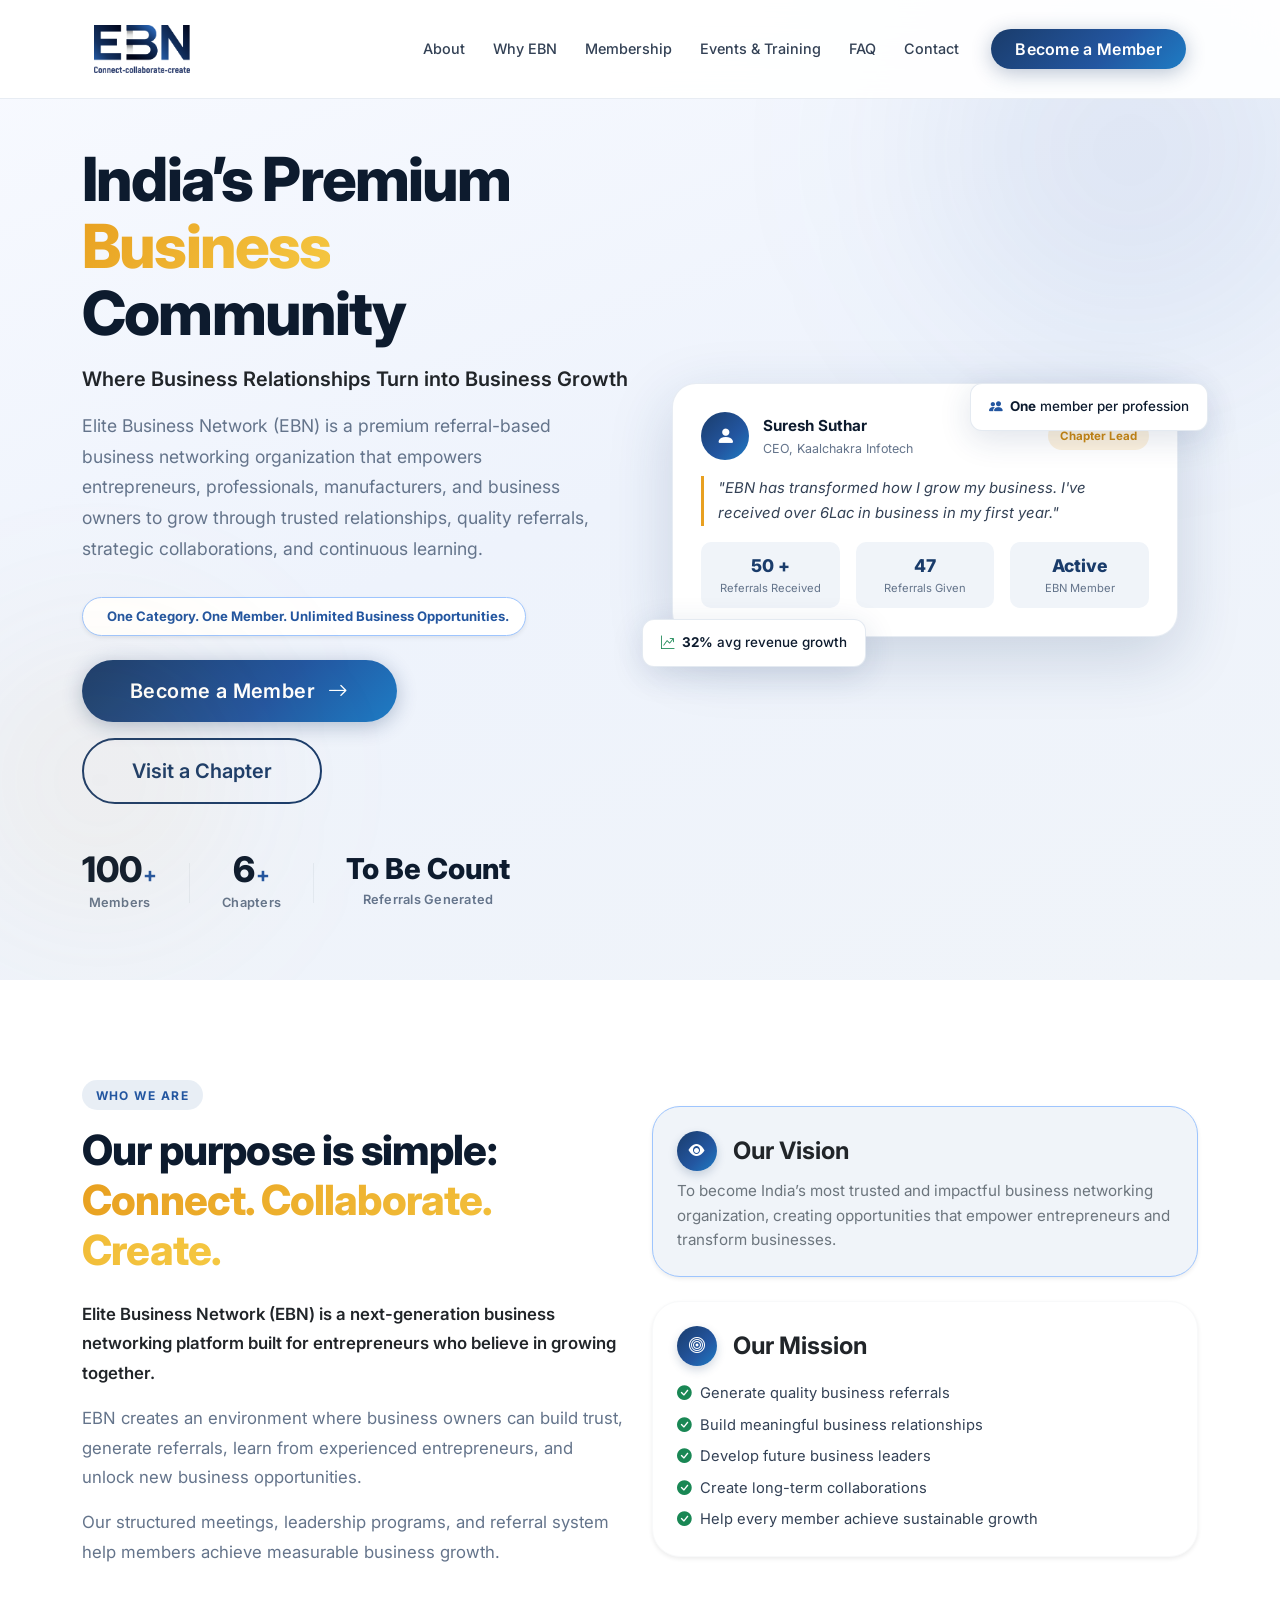
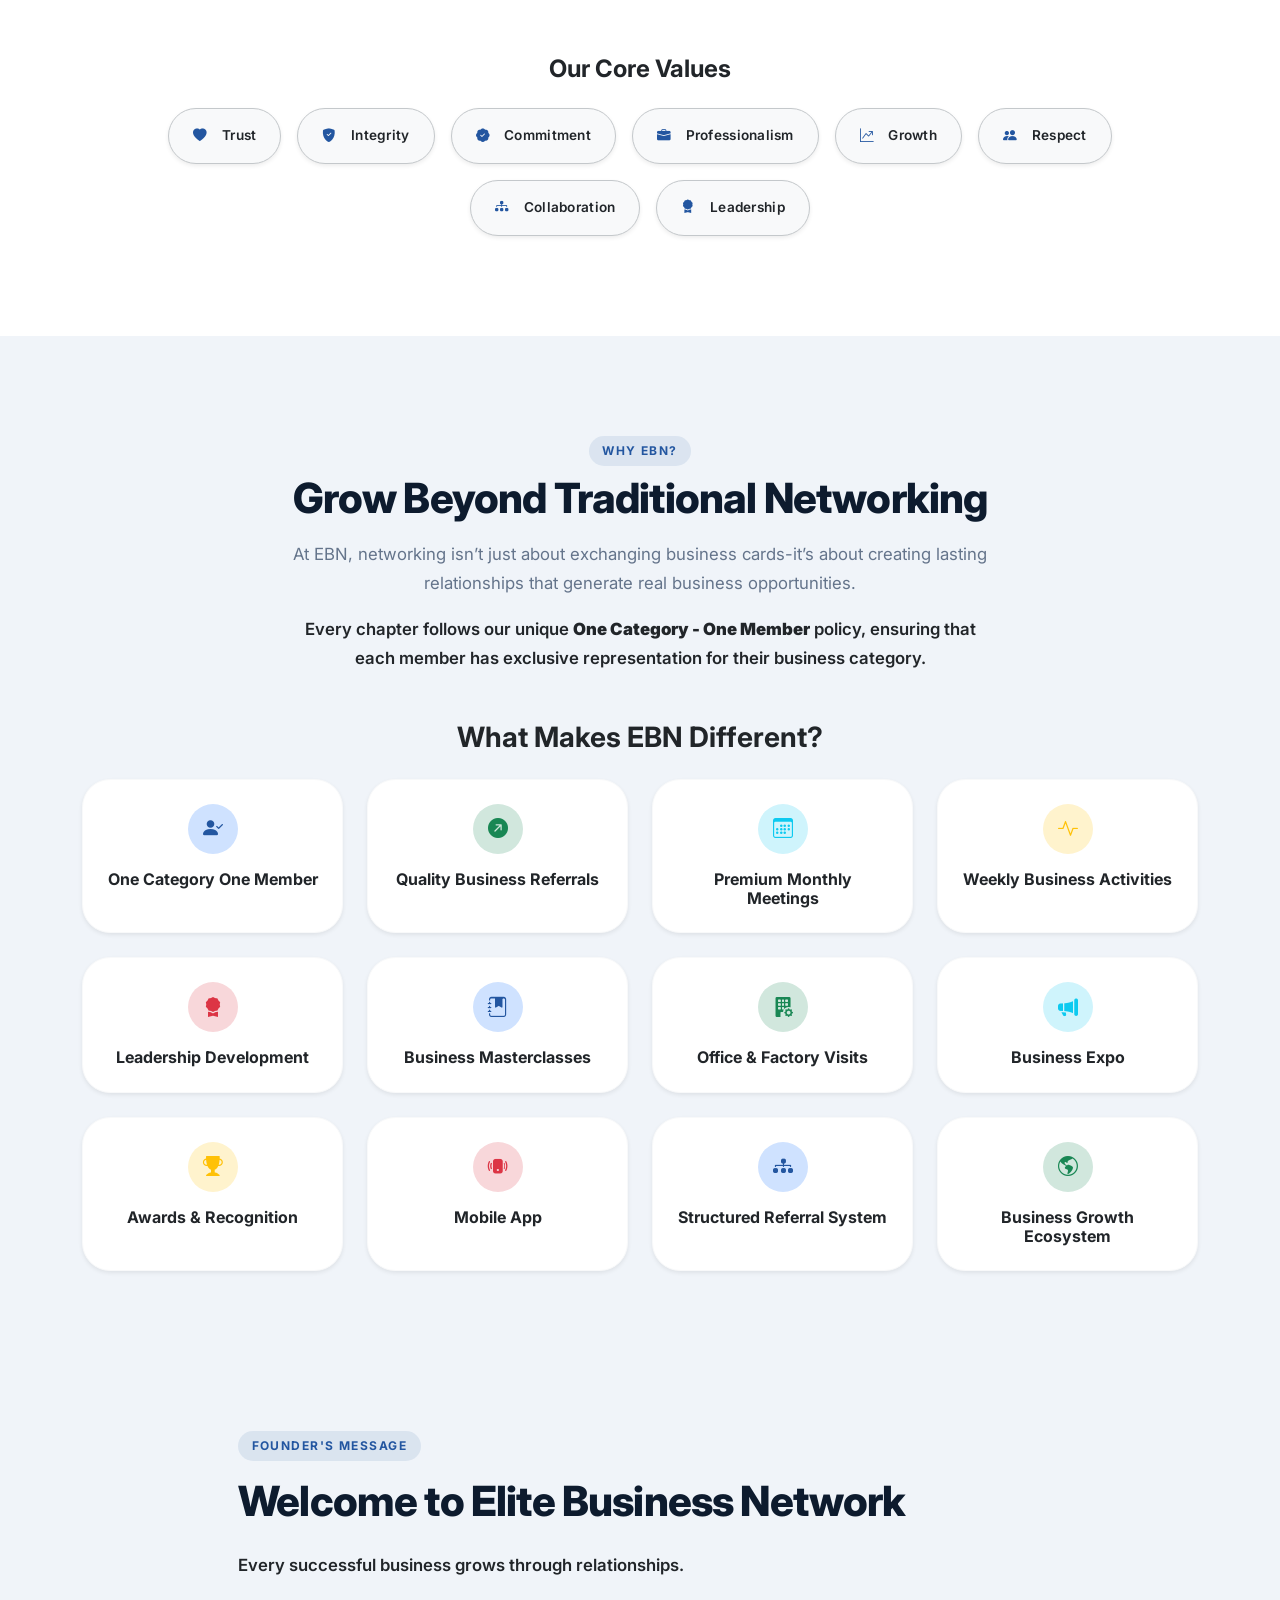
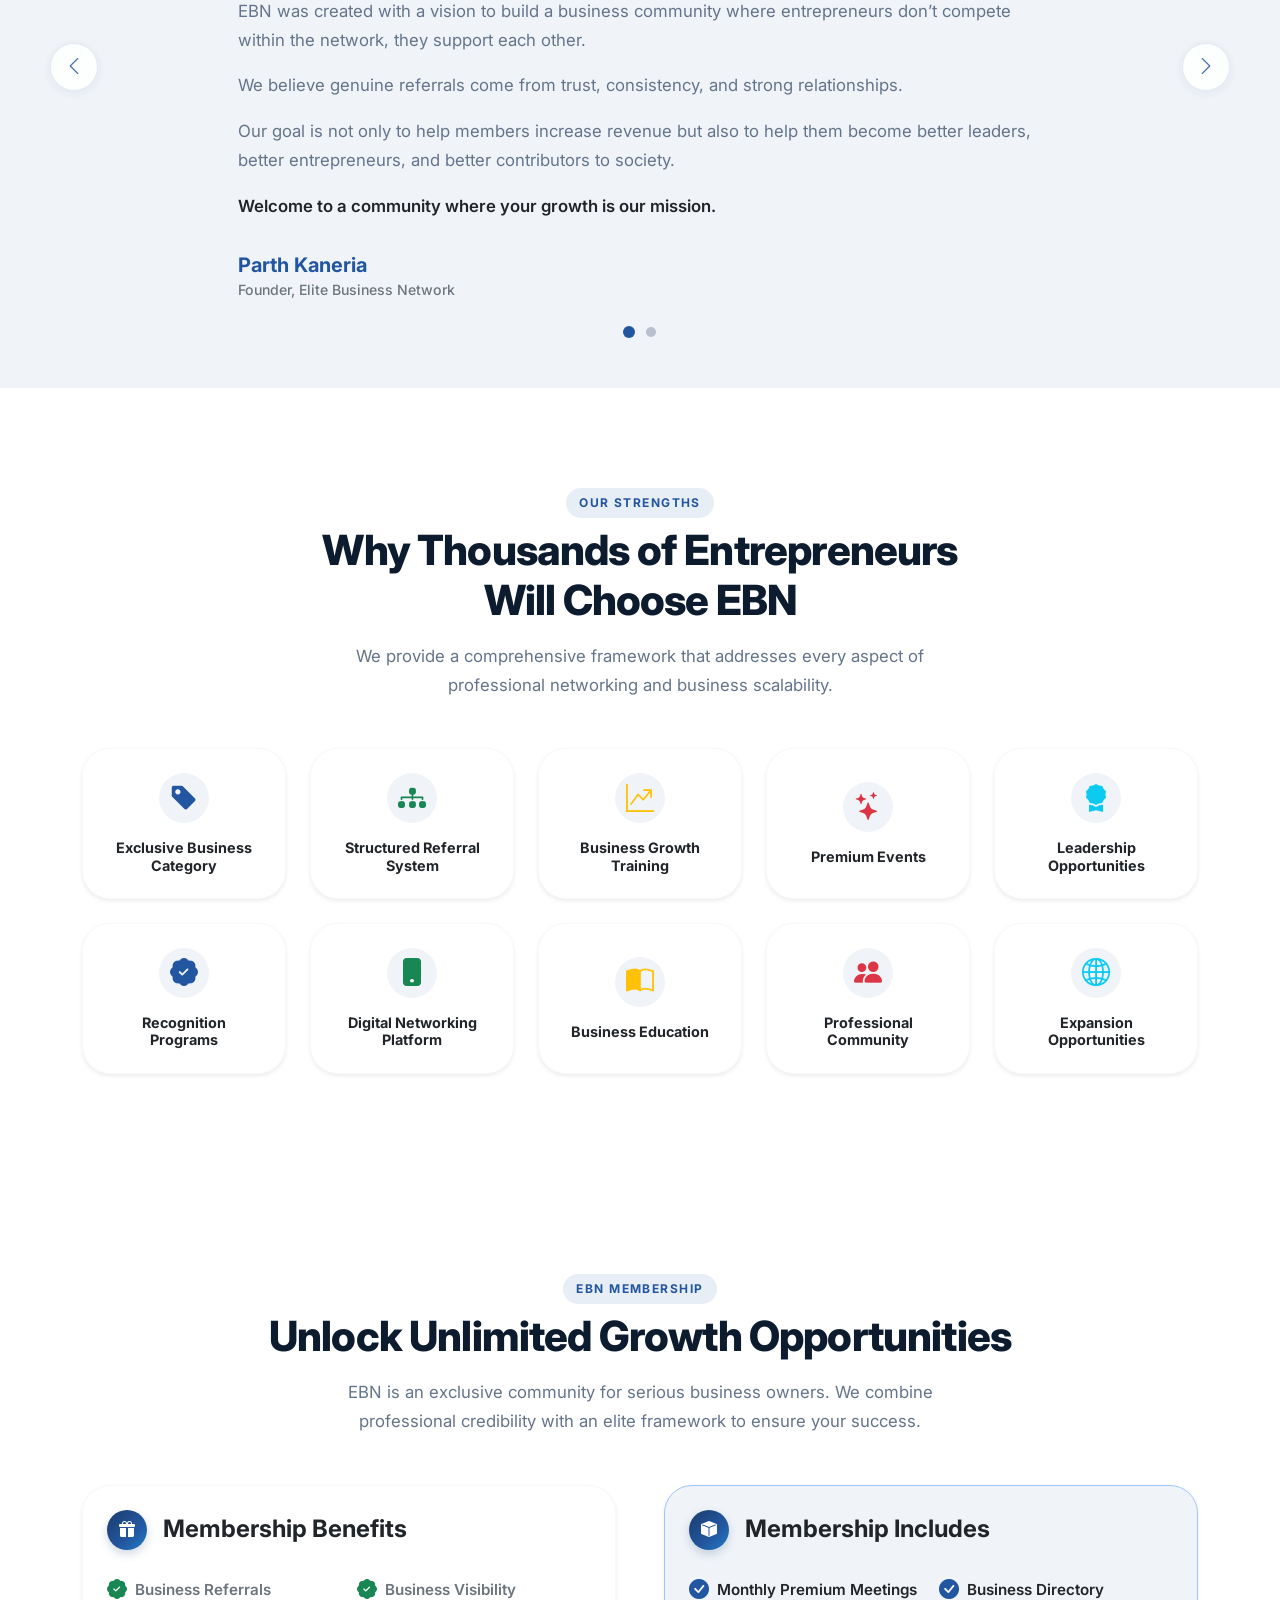
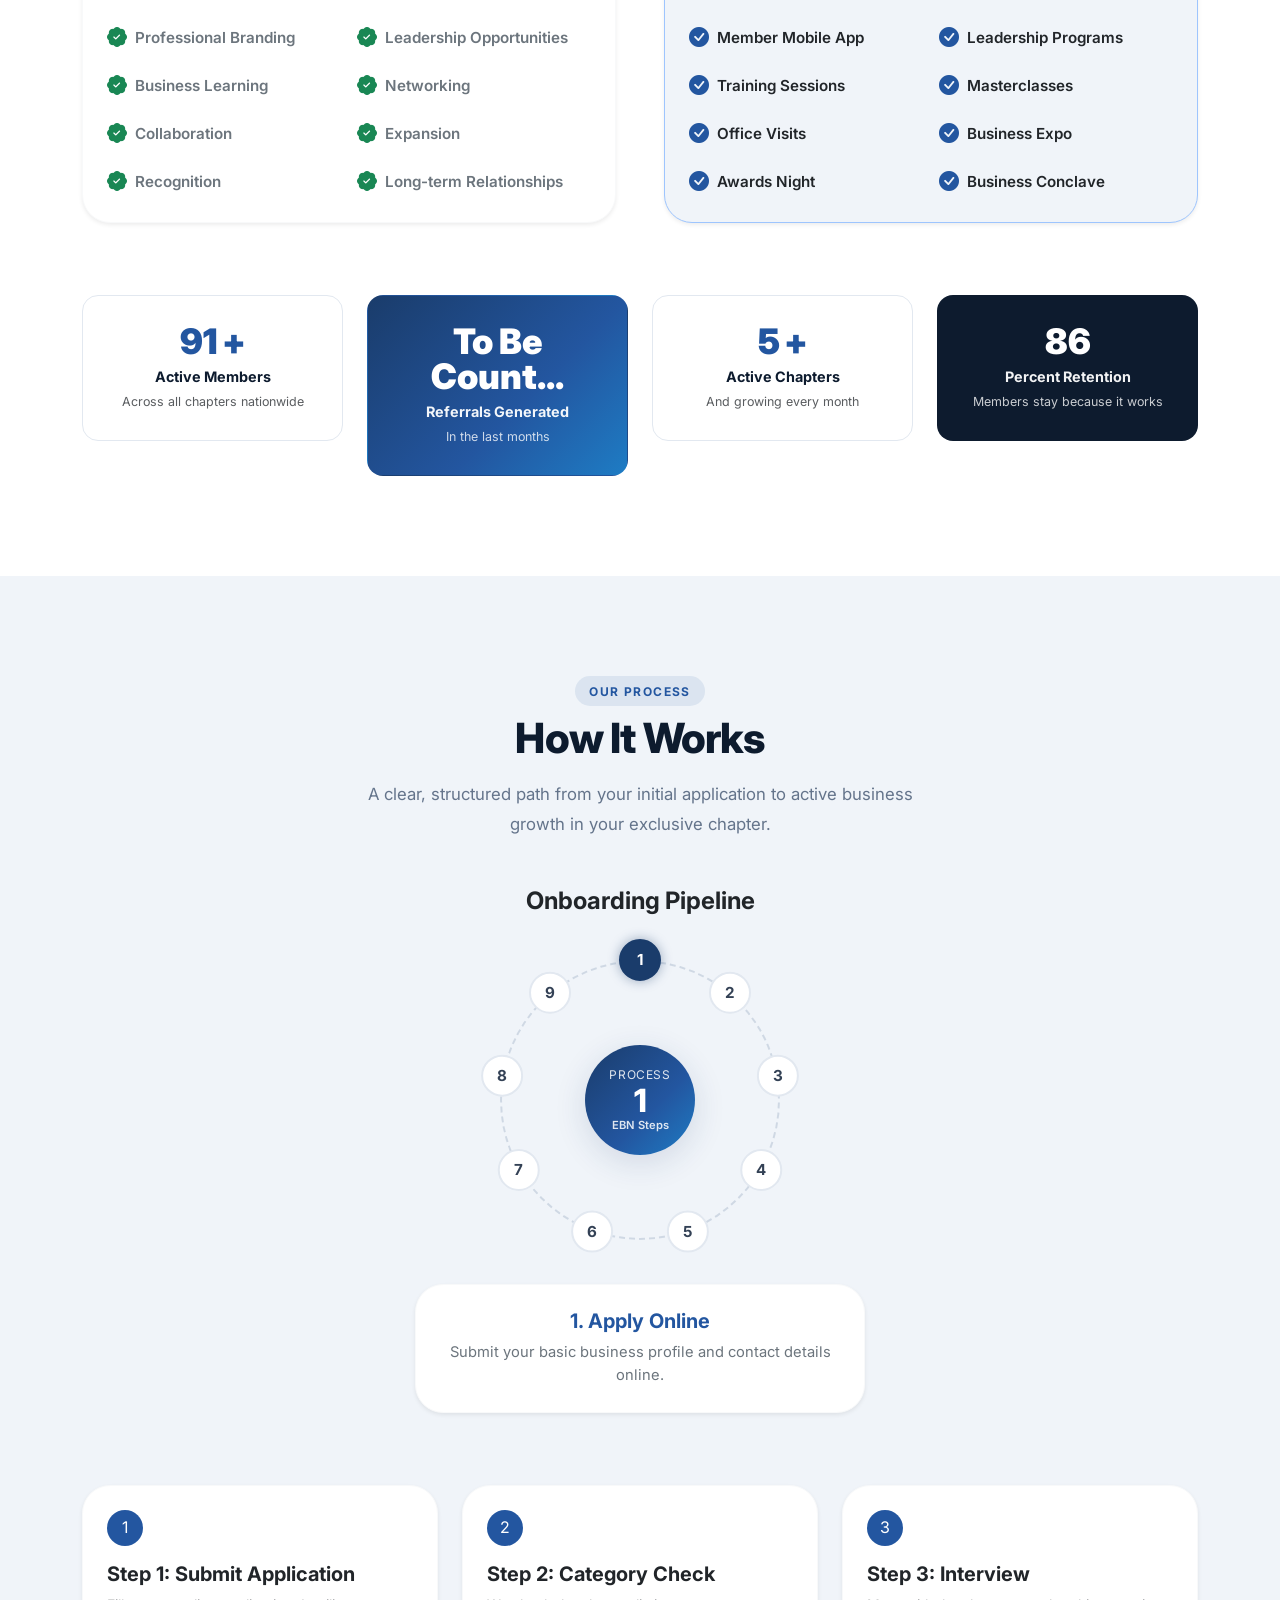
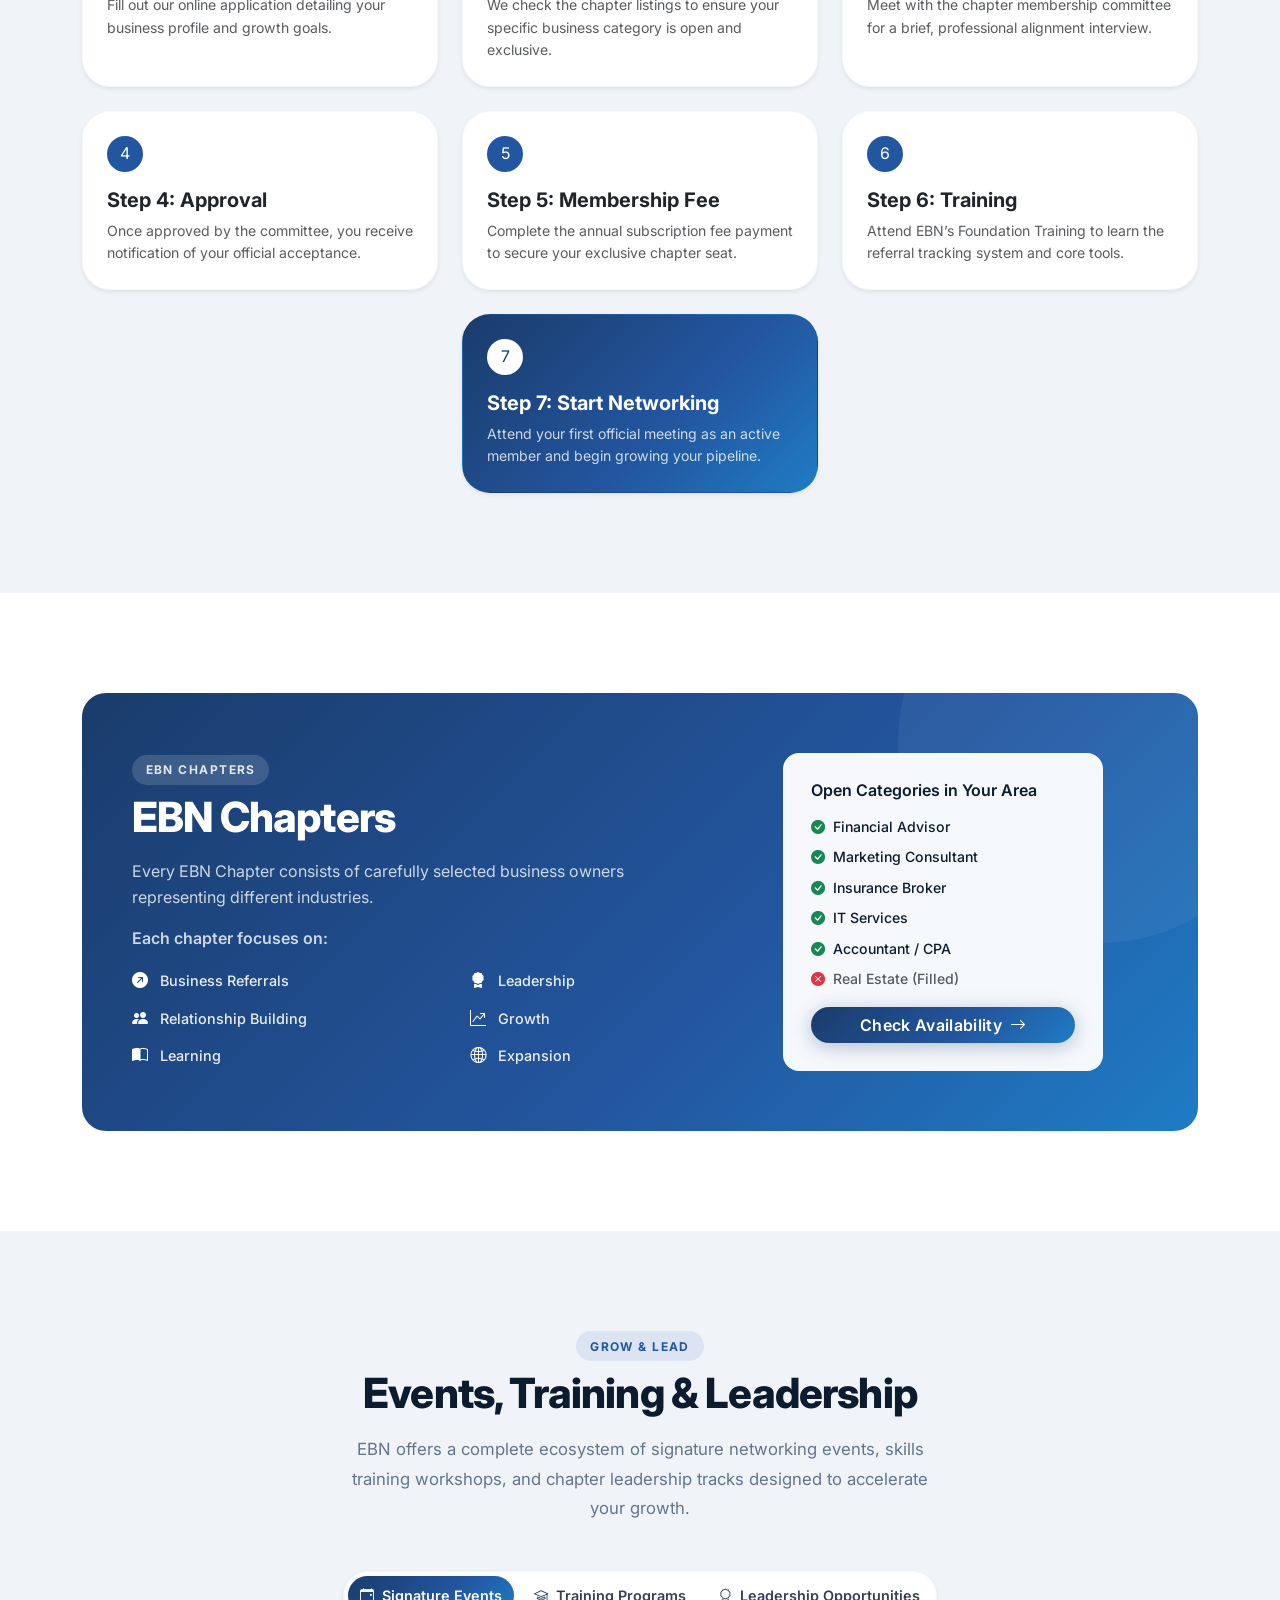
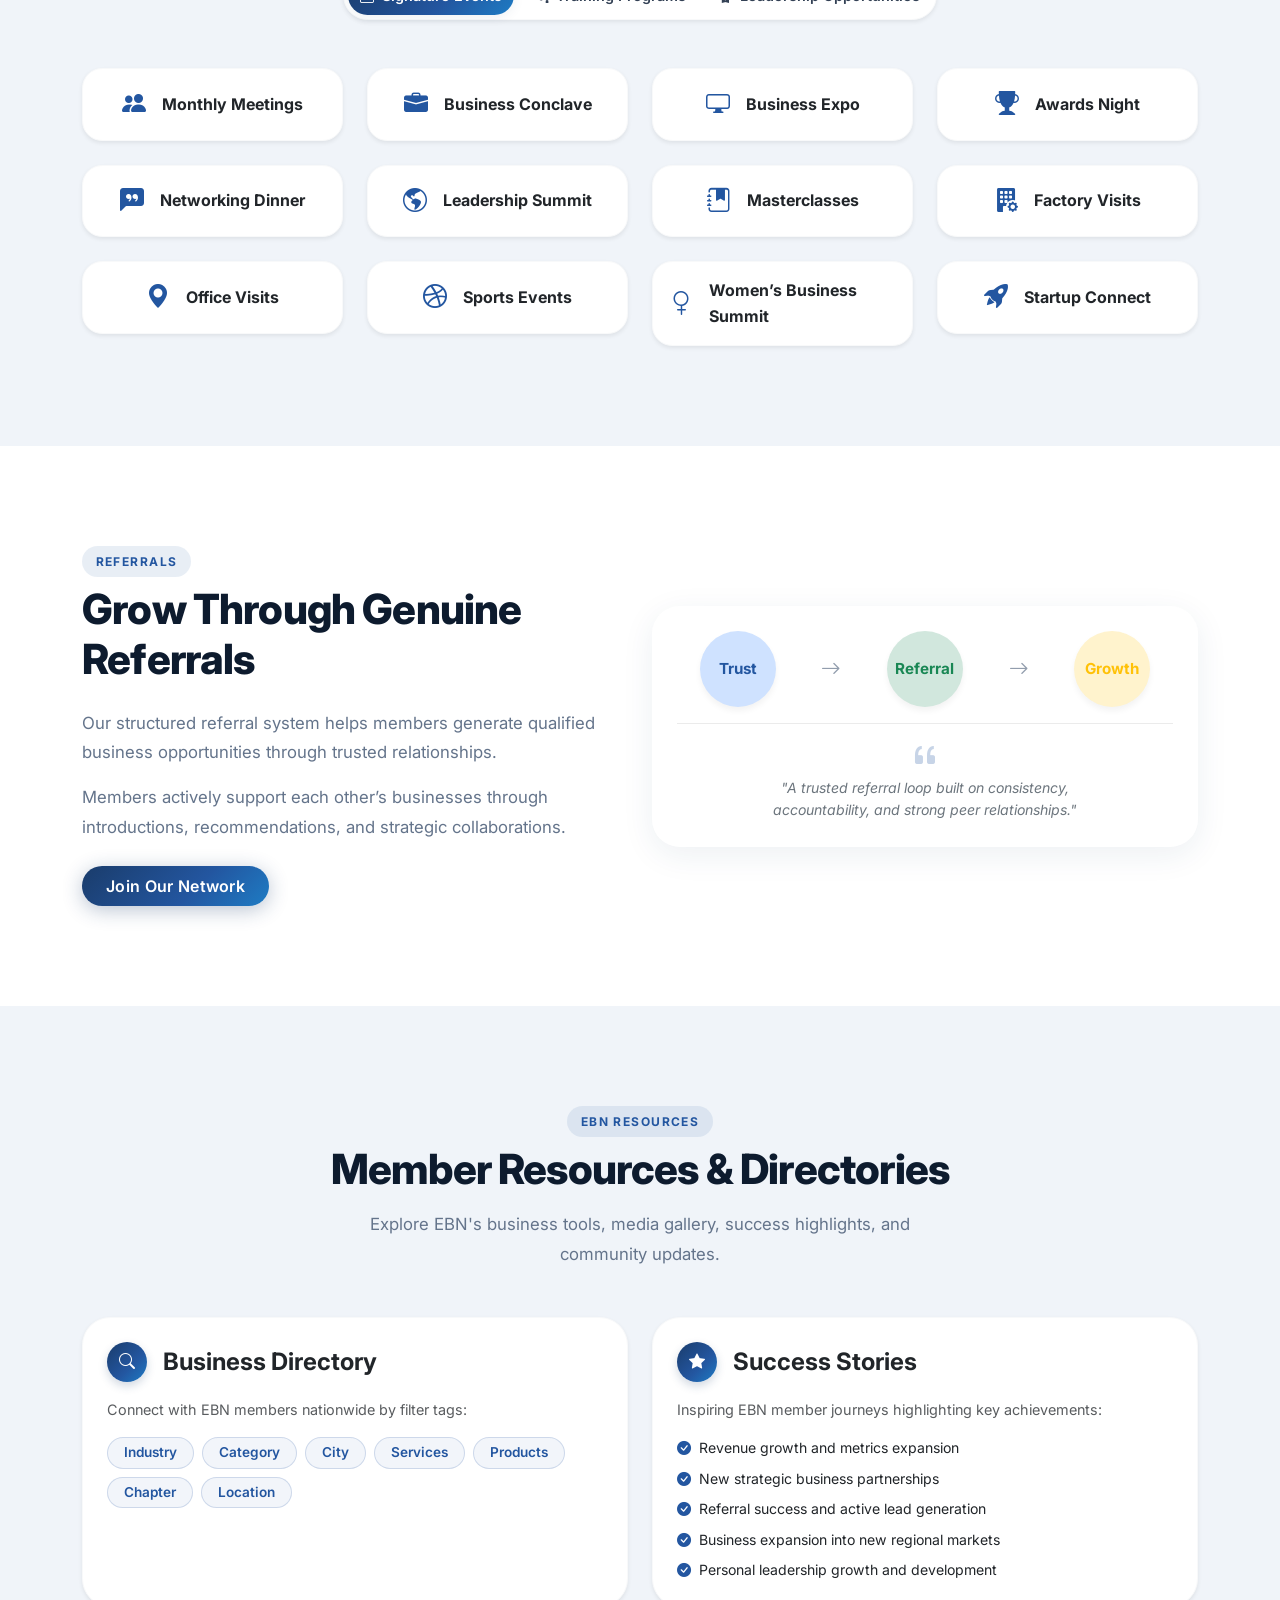
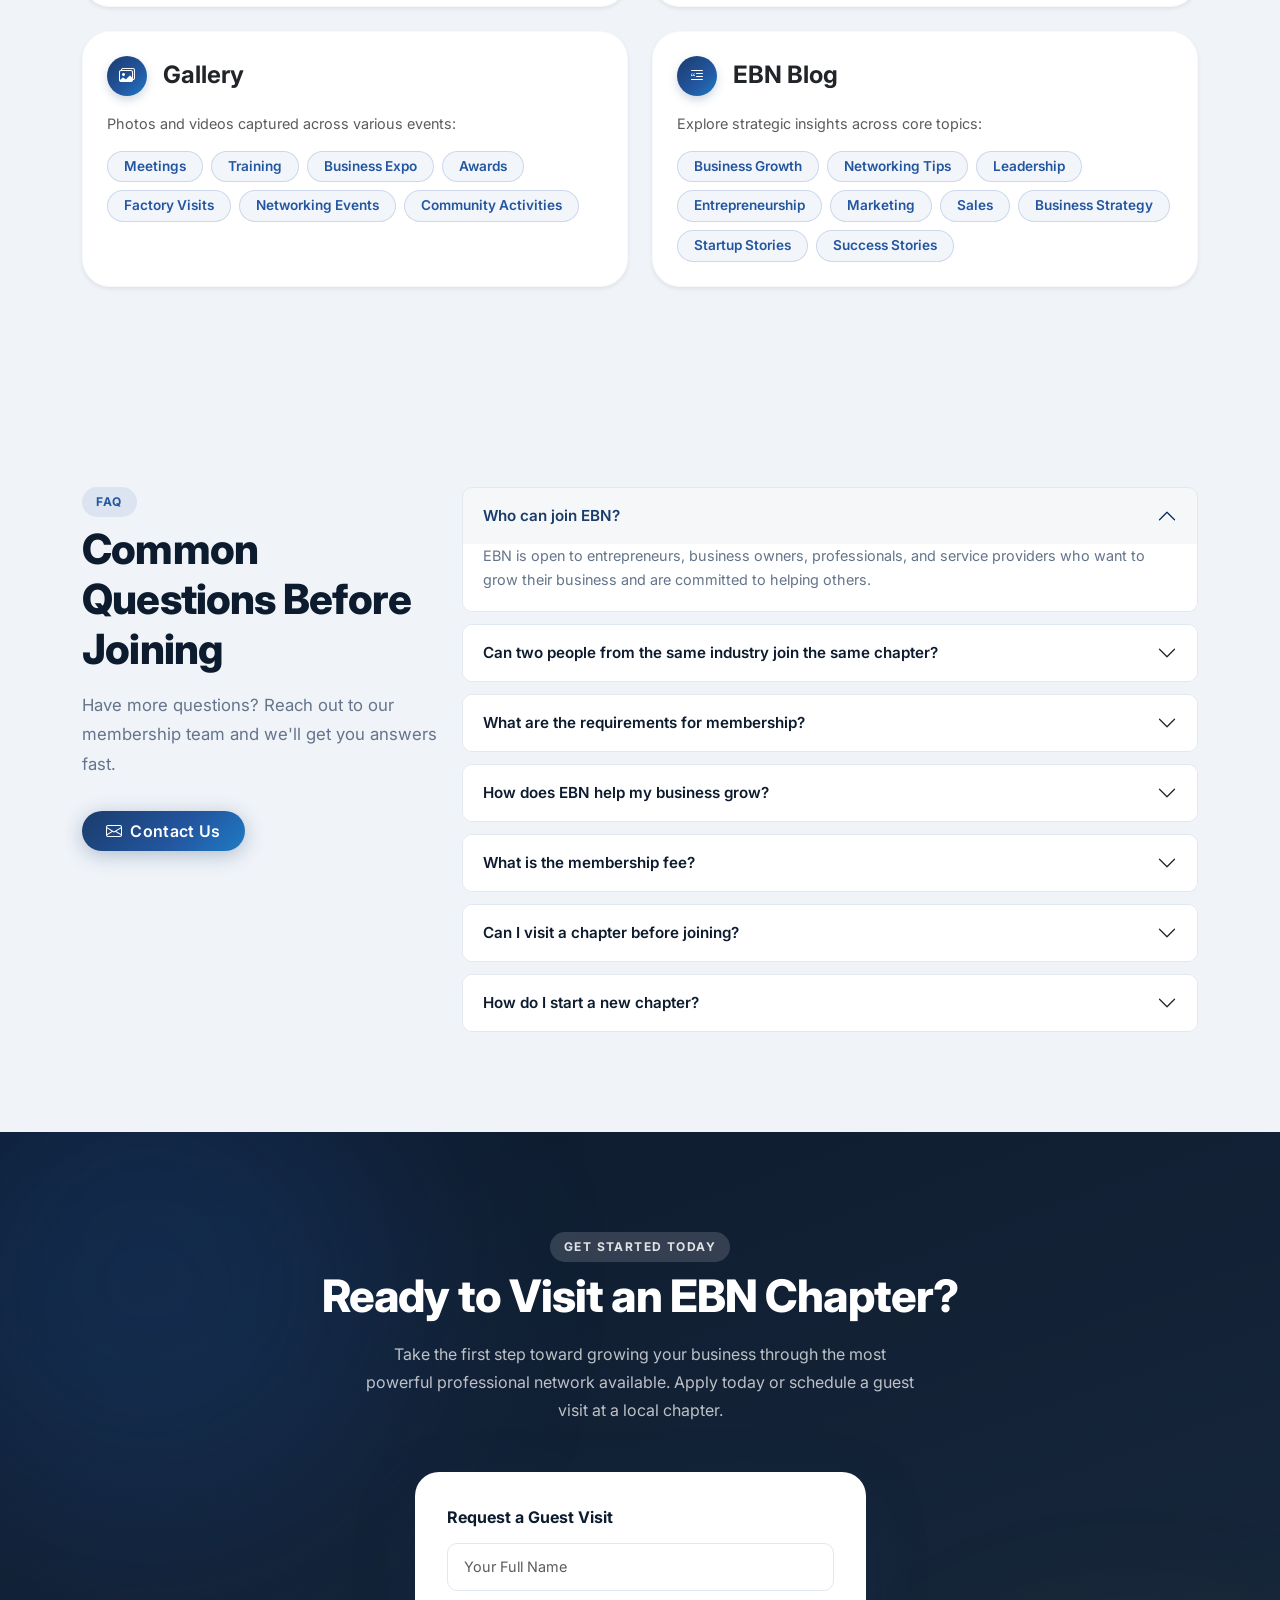
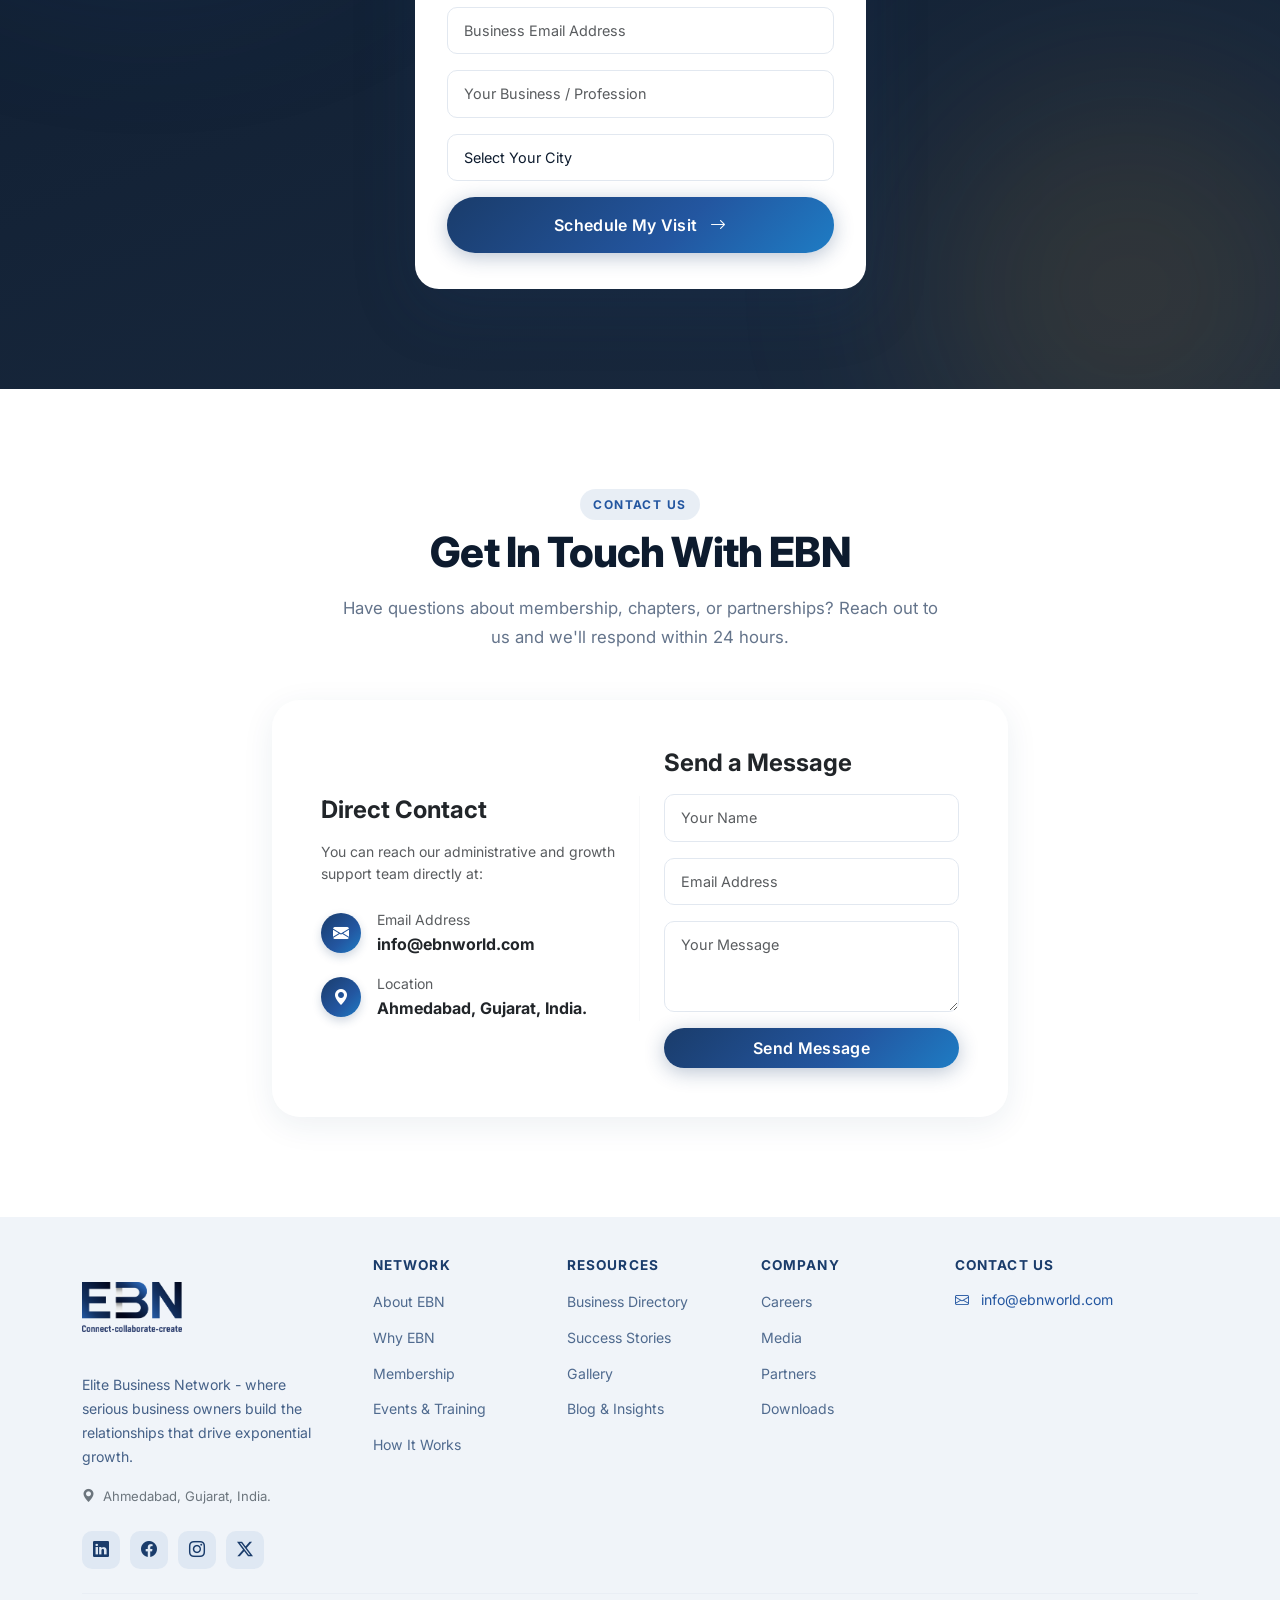
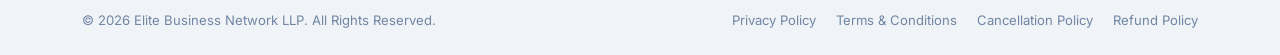
==== index.html @ ef0949a6 "add email setup for contactup" ====
<!DOCTYPE html>
<html lang="en">

<head>
  <meta charset="UTF-8" />
  <meta name="viewport" content="width=device-width, initial-scale=1.0" />
  <title>EBN – Elite Business Network | Where Business Relationships Turn into Business Growth</title>
  <meta name="description"
    content="EBN is an exclusive business networking organization where serious business owners grow through high-quality referrals, education, and elite member connections." />

  <!-- Bootstrap 5 -->
  <link href="https://cdn.jsdelivr.net/npm/bootstrap@5.3.3/dist/css/bootstrap.min.css" rel="stylesheet" />
  <!-- Bootstrap Icons -->
  <link href="https://cdn.jsdelivr.net/npm/bootstrap-icons@1.11.3/font/bootstrap-icons.css" rel="stylesheet" />
  <!-- Google Fonts -->
  <link href="https://fonts.googleapis.com/css2?family=Inter:wght@300;400;500;600;700;800;900&display=swap"
    rel="stylesheet" />

  <link rel="stylesheet" href="style.css?v=1.0.1" />
</head>

<body>

  <!-- ============================
     NAVBAR
============================== -->
  <nav id="mainNav" class="navbar navbar-expand-lg fixed-top py-3">
    <div class="container">
      <a class="navbar-brand d-flex align-items-center gap-2" href="#home">
        <img src="logo.png" alt="EBN Logo" class="brand-logo-img"
          style="height: 96px; width: 96px; object-fit: contain; border-radius: 16px; margin-top: -20px; margin-bottom: -20px;">
      </a>

      <button class="navbar-toggler border-0" type="button" data-bs-toggle="collapse" data-bs-target="#navMenu">
        <i class="bi bi-list fs-3 text-dark"></i>
      </button>
      <div class="collapse navbar-collapse" id="navMenu">
        <ul class="navbar-nav ms-auto align-items-center gap-1">
          <li class="nav-item"><a class="nav-link fw-500" href="#about">About</a></li>
          <li class="nav-item"><a class="nav-link fw-500" href="#difference">Why EBN</a></li>
          <li class="nav-item"><a class="nav-link fw-500" href="#membership">Membership</a></li>
          <li class="nav-item"><a class="nav-link fw-500" href="#events-training">Events & Training</a></li>
          <li class="nav-item"><a class="nav-link fw-500" href="#faq">FAQ</a></li>
          <li class="nav-item"><a class="nav-link fw-500" href="#contact">Contact</a></li>
          <li class="nav-item ms-lg-3">
            <a href="#apply" class="btn btn-primary-custom px-4 py-2 rounded-pill">Become a Member</a>
          </li>
        </ul>
      </div>
    </div>
  </nav>

  <!-- ============================
     HERO SECTION
 ============================== -->
  <section id="home" class="hero-section">
    <div class="hero-bg-shape shape-1"></div>
    <div class="hero-bg-shape shape-2"></div>
    <div class="container">
      <div class="row align-items-center min-vh-100 py-5">
        <div class="col-lg-6 hero-content" data-aos="fade-up">
          <!-- <span class="badge-pill mb-3">
            <i class="bi bi-stars me-1"></i> Exclusive Business Network
          </span> -->
          <h1 class="hero-title">
            India’s Premium<br />
            <span class="gradient-text">Business Networking</span><br />
            Community
          </h1>
          <p class="hero-subtitle mt-3 fw-600 text-dark fs-5">
            Where Business Relationships Turn into Business Growth
          </p>
          <p class="hero-desc mt-3">
            Elite Business Network (EBN) is a premium referral-based business networking organization that empowers
            entrepreneurs, professionals, manufacturers, and business owners to grow through trusted relationships,
            quality referrals, strategic collaborations, and continuous learning.
          </p>
          <div
            class="d-inline-flex align-items-center gap-2 bg-white text-primary border border-primary-subtle mt-3 py-2 px-3 fw-700 rounded-pill shadow-sm"
            style="font-size: 0.82rem;">
            <i class="bi bi-shield-check-fill text-success"></i> <span>One Category. One Member. Unlimited Business
              Opportunities.</span>
          </div>
          <div class="d-flex flex-wrap gap-3 mt-4">
            <a href="#apply" class="btn btn-primary-custom btn-lg px-5 py-3 rounded-pill">
              Become a Member <i class="bi bi-arrow-right ms-2"></i>
            </a>
            <a href="#apply" class="btn btn-outline-custom btn-lg px-5 py-3 rounded-pill">
              Visit a Chapter
            </a>
          </div>
          <div class="hero-stats mt-5">
            <div class="hero-stat-item">
              <div class="stat-value">
                <span class="stat-num" data-count="100">0</span><span class="stat-suffix">+</span>
              </div>
              <span class="stat-label">Members</span>
            </div>
            <div class="hero-stat-divider"></div>
            <div class="hero-stat-item">
              <div class="stat-value">
                <span class="stat-num" data-count="6">0</span><span class="stat-suffix">+</span>
              </div>
              <span class="stat-label">Chapters</span>
            </div>
            <div class="hero-stat-divider"></div>
            <div class="hero-stat-item">
              <div class="stat-value">
                <span class="stat-num" style="font-size: 1.8rem;">To Be Count</span>
              </div>
              <span class="stat-label">Referrals Generated</span>
            </div>
          </div>
        </div>

        <div class="col-lg-6 mt-5 mt-lg-0" data-aos="fade-left">
          <div class="hero-card-wrapper">
            <div class="hero-main-card">
              <div class="hmc-header">
                <div class="hmc-avatar">
                  <i class="bi bi-person-fill"></i>
                </div>
                <div>
                  <div class="hmc-name">Suresh Suthar</div>
                  <div class="hmc-role">CEO, Kaalchakra Infotech</div>
                </div>
                <span class="hmc-badge">Chapter Lead</span>
              </div>
              <div class="hmc-body">
                <p class="hmc-quote">"EBN has transformed how I grow my business. I've received over 6Lac in business
                  in my first year."</p>
                <div class="hmc-metric-row mt-3">
                  <div class="hmc-metric">
                    <div class="d-flex align-items-baseline justify-content-center">
                      <span class="metric-val">50</span>
                      <span class="metric-val ms-1">+</span>
                    </div>
                    <div class="metric-key">Referrals Received</div>
                  </div>
                  <div class="hmc-metric">
                    <div class="metric-val">47</div>
                    <div class="metric-key">Referrals Given</div>
                  </div>
                  <div class="hmc-metric">
                    <div class="metric-val">Active</div>
                    <div class="metric-key">EBN Member</div>
                  </div>
                </div>
              </div>
            </div>

            <div class="floating-card fc-left">
              <i class="bi bi-graph-up-arrow text-success me-2"></i>
              <span><strong>32%</strong> avg revenue growth</span>
            </div>
            <div class="floating-card fc-right">
              <i class="bi bi-people-fill text-primary me-2"></i>
              <span><strong>One</strong> member per profession</span>
            </div>
          </div>
        </div>
      </div>
    </div>
  </section>

  <!-- ============================
     ABOUT EBN SECTION
 ============================== -->
  <section id="about" class="section-padding">
    <div class="container">
      <div class="row align-items-center gy-5">
        <div class="col-lg-6" data-aos="fade-right">
          <span class="section-label">Who We Are</span>
          <h2 class="section-title mt-3">Our purpose is simple:<br><span class="gradient-text">Connect. Collaborate.
              Create.</span></h2>
          <p class="section-desc mt-4 fw-600 text-dark">
            Elite Business Network (EBN) is a next-generation business networking platform built for entrepreneurs who
            believe in growing together.
          </p>
          <p class="section-desc mt-3">
            EBN creates an environment where business owners can build trust, generate referrals, learn from experienced
            entrepreneurs, and unlock new business opportunities.
          </p>
          <p class="section-desc mt-3">
            Our structured meetings, leadership programs, and referral system help members achieve measurable business
            growth.
          </p>
        </div>

        <div class="col-lg-6" data-aos="fade-left">
          <div class="row g-4">
            <div class="col-12">
              <div class="about-card vision-card p-4 rounded-4 shadow-sm border border-primary-subtle bg-subtle">
                <div class="d-flex align-items-center gap-3 mb-2">
                  <div
                    class="ac-icon bg-primary text-white rounded-3 p-2 d-flex align-items-center justify-content-center"
                    style="width:40px; height:40px;">
                    <i class="bi bi-eye-fill"></i>
                  </div>
                  <h4 class="m-0 fw-700 text-dark">Our Vision</h4>
                </div>
                <p class="m-0 text-secondary" style="font-size: 0.95rem; line-height: 1.6;">
                  To become India’s most trusted and impactful business networking organization, creating opportunities
                  that empower entrepreneurs and transform businesses.
                </p>
              </div>
            </div>
            <div class="col-12">
              <div class="about-card mission-card p-4 rounded-4 shadow-sm border border-light bg-white">
                <div class="d-flex align-items-center gap-3 mb-3">
                  <div
                    class="ac-icon bg-success text-white rounded-3 p-2 d-flex align-items-center justify-content-center"
                    style="width:40px; height:40px;">
                    <i class="bi bi-bullseye"></i>
                  </div>
                  <h4 class="m-0 fw-700 text-dark">Our Mission</h4>
                </div>
                <ul class="list-unstyled d-flex flex-column gap-2 m-0">
                  <li class="d-flex align-items-center gap-2" style="font-size: 0.92rem;"><i
                      class="bi bi-check-circle-fill text-success"></i> <span>Generate quality business referrals</span>
                  </li>
                  <li class="d-flex align-items-center gap-2" style="font-size: 0.92rem;"><i
                      class="bi bi-check-circle-fill text-success"></i> <span>Build meaningful business
                      relationships</span></li>
                  <li class="d-flex align-items-center gap-2" style="font-size: 0.92rem;"><i
                      class="bi bi-check-circle-fill text-success"></i> <span>Develop future business leaders</span>
                  </li>
                  <li class="d-flex align-items-center gap-2" style="font-size: 0.92rem;"><i
                      class="bi bi-check-circle-fill text-success"></i> <span>Create long-term collaborations</span>
                  </li>
                  <li class="d-flex align-items-center gap-2" style="font-size: 0.92rem;"><i
                      class="bi bi-check-circle-fill text-success"></i> <span>Help every member achieve sustainable
                      growth</span></li>
                </ul>
              </div>
            </div>
          </div>
        </div>
      </div>

      <!-- Core Values -->
      <div class="mt-5 pt-4" data-aos="fade-up">
        <h4 class="text-center fw-700 text-dark mb-4">Our Core Values</h4>
        <div class="d-flex flex-wrap justify-content-center gap-3">
          <span
            class="badge-pill bg-light text-dark border border-secondary-subtle px-4 py-3 rounded-pill fw-600 shadow-sm"><i
              class="bi bi-heart-fill text-primary me-2"></i> Trust</span>
          <span
            class="badge-pill bg-light text-dark border border-secondary-subtle px-4 py-3 rounded-pill fw-600 shadow-sm"><i
              class="bi bi-shield-fill-check text-primary me-2"></i> Integrity</span>
          <span
            class="badge-pill bg-light text-dark border border-secondary-subtle px-4 py-3 rounded-pill fw-600 shadow-sm"><i
              class="bi bi-patch-check-fill text-primary me-2"></i> Commitment</span>
          <span
            class="badge-pill bg-light text-dark border border-secondary-subtle px-4 py-3 rounded-pill fw-600 shadow-sm"><i
              class="bi bi-briefcase-fill text-primary me-2"></i> Professionalism</span>
          <span
            class="badge-pill bg-light text-dark border border-secondary-subtle px-4 py-3 rounded-pill fw-600 shadow-sm"><i
              class="bi bi-graph-up-arrow text-primary me-2"></i> Growth</span>
          <span
            class="badge-pill bg-light text-dark border border-secondary-subtle px-4 py-3 rounded-pill fw-600 shadow-sm"><i
              class="bi bi-people-fill text-primary me-2"></i> Respect</span>
          <span
            class="badge-pill bg-light text-dark border border-secondary-subtle px-4 py-3 rounded-pill fw-600 shadow-sm"><i
              class="bi bi-diagram-3-fill text-primary me-2"></i> Collaboration</span>
          <span
            class="badge-pill bg-light text-dark border border-secondary-subtle px-4 py-3 rounded-pill fw-600 shadow-sm"><i
              class="bi bi-award-fill text-primary me-2"></i> Leadership</span>
        </div>
      </div>
    </div>
  </section>

  <!-- ============================
     WHAT MAKES EBN DIFFERENT
 ============================== -->
  <section id="difference" class="section-padding bg-subtle">
    <div class="container">
      <div class="text-center mb-5" data-aos="fade-up">
        <span class="section-label">Why EBN?</span>
        <h2 class="section-title mt-2">Grow Beyond Traditional Networking</h2>
        <p class="section-desc mx-auto mt-3" style="max-width:700px">
          At EBN, networking isn’t just about exchanging business cards-it’s about creating lasting relationships that
          generate real business opportunities.
        </p>
        <p class="section-desc mx-auto mt-2 fw-600 text-dark" style="max-width:700px">
          Every chapter follows our unique <strong>One Category - One Member</strong> policy, ensuring that each member
          has exclusive representation for their business category.
        </p>
      </div>

      <div class="text-center mb-4" data-aos="fade-up">
        <h3 class="fw-700 text-dark">What Makes EBN Different?</h3>
      </div>

      <div class="row g-4 row-cols-1 row-cols-sm-2 row-cols-md-3 row-cols-lg-4">
        <!-- 1 -->
        <div class="col" data-aos="fade-up">
          <div
            class="diff-card-small p-4 rounded-4 shadow-sm bg-white border border-light h-100 text-center transition-all hover-translate">
            <div
              class="ds-icon bg-primary-subtle text-primary rounded-circle mx-auto mb-3 d-flex align-items-center justify-content-center"
              style="width:50px; height:50px;">
              <i class="bi bi-person-check-fill fs-5"></i>
            </div>
            <h6 class="fw-700 text-dark mb-0">One Category One Member</h6>
          </div>
        </div>
        <!-- 2 -->
        <div class="col" data-aos="fade-up">
          <div
            class="diff-card-small p-4 rounded-4 shadow-sm bg-white border border-light h-100 text-center transition-all hover-translate">
            <div
              class="ds-icon bg-success-subtle text-success rounded-circle mx-auto mb-3 d-flex align-items-center justify-content-center"
              style="width:50px; height:50px;">
              <i class="bi bi-arrow-up-right-circle-fill fs-5"></i>
            </div>
            <h6 class="fw-700 text-dark mb-0">Quality Business Referrals</h6>
          </div>
        </div>
        <!-- 3 -->
        <div class="col" data-aos="fade-up">
          <div
            class="diff-card-small p-4 rounded-4 shadow-sm bg-white border border-light h-100 text-center transition-all hover-translate">
            <div
              class="ds-icon bg-info-subtle text-info rounded-circle mx-auto mb-3 d-flex align-items-center justify-content-center"
              style="width:50px; height:50px;">
              <i class="bi bi-calendar3 fs-5"></i>
            </div>
            <h6 class="fw-700 text-dark mb-0">Premium Monthly Meetings</h6>
          </div>
        </div>
        <!-- 4 -->
        <div class="col" data-aos="fade-up">
          <div
            class="diff-card-small p-4 rounded-4 shadow-sm bg-white border border-light h-100 text-center transition-all hover-translate">
            <div
              class="ds-icon bg-warning-subtle text-warning rounded-circle mx-auto mb-3 d-flex align-items-center justify-content-center"
              style="width:50px; height:50px;">
              <i class="bi bi-activity fs-5"></i>
            </div>
            <h6 class="fw-700 text-dark mb-0">Weekly Business Activities</h6>
          </div>
        </div>
        <!-- 5 -->
        <div class="col" data-aos="fade-up">
          <div
            class="diff-card-small p-4 rounded-4 shadow-sm bg-white border border-light h-100 text-center transition-all hover-translate">
            <div
              class="ds-icon bg-danger-subtle text-danger rounded-circle mx-auto mb-3 d-flex align-items-center justify-content-center"
              style="width:50px; height:50px;">
              <i class="bi bi-award-fill fs-5"></i>
            </div>
            <h6 class="fw-700 text-dark mb-0">Leadership Development</h6>
          </div>
        </div>
        <!-- 6 -->
        <div class="col" data-aos="fade-up">
          <div
            class="diff-card-small p-4 rounded-4 shadow-sm bg-white border border-light h-100 text-center transition-all hover-translate">
            <div
              class="ds-icon bg-primary-subtle text-primary rounded-circle mx-auto mb-3 d-flex align-items-center justify-content-center"
              style="width:50px; height:50px;">
              <i class="bi bi-journal-bookmark-fill fs-5"></i>
            </div>
            <h6 class="fw-700 text-dark mb-0">Business Masterclasses</h6>
          </div>
        </div>
        <!-- 7 -->
        <div class="col" data-aos="fade-up">
          <div
            class="diff-card-small p-4 rounded-4 shadow-sm bg-white border border-light h-100 text-center transition-all hover-translate">
            <div
              class="ds-icon bg-success-subtle text-success rounded-circle mx-auto mb-3 d-flex align-items-center justify-content-center"
              style="width:50px; height:50px;">
              <i class="bi bi-building-fill-gear fs-5"></i>
            </div>
            <h6 class="fw-700 text-dark mb-0">Office & Factory Visits</h6>
          </div>
        </div>
        <!-- 8 -->
        <div class="col" data-aos="fade-up">
          <div
            class="diff-card-small p-4 rounded-4 shadow-sm bg-white border border-light h-100 text-center transition-all hover-translate">
            <div
              class="ds-icon bg-info-subtle text-info rounded-circle mx-auto mb-3 d-flex align-items-center justify-content-center"
              style="width:50px; height:50px;">
              <i class="bi bi-megaphone-fill fs-5"></i>
            </div>
            <h6 class="fw-700 text-dark mb-0">Business Expo</h6>
          </div>
        </div>
        <!-- 9 -->
        <div class="col" data-aos="fade-up">
          <div
            class="diff-card-small p-4 rounded-4 shadow-sm bg-white border border-light h-100 text-center transition-all hover-translate">
            <div
              class="ds-icon bg-warning-subtle text-warning rounded-circle mx-auto mb-3 d-flex align-items-center justify-content-center"
              style="width:50px; height:50px;">
              <i class="bi bi-trophy-fill fs-5"></i>
            </div>
            <h6 class="fw-700 text-dark mb-0">Awards & Recognition</h6>
          </div>
        </div>
        <!-- 10 -->
        <div class="col" data-aos="fade-up">
          <div
            class="diff-card-small p-4 rounded-4 shadow-sm bg-white border border-light h-100 text-center transition-all hover-translate">
            <div
              class="ds-icon bg-danger-subtle text-danger rounded-circle mx-auto mb-3 d-flex align-items-center justify-content-center"
              style="width:50px; height:50px;">
              <i class="bi bi-phone-vibrate-fill fs-5"></i>
            </div>
            <h6 class="fw-700 text-dark mb-0">Mobile App</h6>
          </div>
        </div>
        <!-- 11 -->
        <div class="col" data-aos="fade-up">
          <div
            class="diff-card-small p-4 rounded-4 shadow-sm bg-white border border-light h-100 text-center transition-all hover-translate">
            <div
              class="ds-icon bg-primary-subtle text-primary rounded-circle mx-auto mb-3 d-flex align-items-center justify-content-center"
              style="width:50px; height:50px;">
              <i class="bi bi-diagram-3-fill fs-5"></i>
            </div>
            <h6 class="fw-700 text-dark mb-0">Structured Referral System</h6>
          </div>
        </div>
        <!-- 12 -->
        <div class="col" data-aos="fade-up">
          <div
            class="diff-card-small p-4 rounded-4 shadow-sm bg-white border border-light h-100 text-center transition-all hover-translate">
            <div
              class="ds-icon bg-success-subtle text-success rounded-circle mx-auto mb-3 d-flex align-items-center justify-content-center"
              style="width:50px; height:50px;">
              <i class="bi bi-globe-americas fs-5"></i>
            </div>
            <h6 class="fw-700 text-dark mb-0">Business Growth Ecosystem</h6>
          </div>
        </div>
      </div>
    </div>
  </section>

  <!-- ============================
     FOUNDER & LEADERSHIP MESSAGES SECTION
  ============================== -->
  <section id="founder" class="section-padding bg-subtle">
    <div class="container" style="position: relative;">

      <!-- Bootstrap Carousel -->
      <div id="leadershipCarousel" class="carousel slide" data-bs-ride="carousel" data-bs-interval="6000">

        <!-- Bottom Indicators/Dots -->
        <div class="carousel-indicators" style="bottom: -50px;">
          <button type="button" data-bs-target="#leadershipCarousel" data-bs-slide-to="0" class="active"
            aria-current="true" aria-label="Slide 1"></button>
          <button type="button" data-bs-target="#leadershipCarousel" data-bs-slide-to="1" aria-label="Slide 2"></button>
        </div>

        <!-- Carousel Items -->
        <div class="carousel-inner">

          <!-- Slide 1: Parth Kaneria -->
          <div class="carousel-item active">
            <div class="row align-items-center justify-content-center gy-5">
              <div class="col-lg-9 col-md-10" data-aos="fade-right">
                <span class="section-label">Founder's Message</span>
                <h2 class="section-title mt-3">Welcome to Elite Business Network</h2>
                <p class="section-desc mt-4 fw-600 text-dark">
                  Every successful business grows through relationships.
                </p>
                <p class="section-desc mt-3">
                  EBN was created with a vision to build a business community where entrepreneurs don’t compete within
                  the
                  network, they support each other.
                </p>
                <p class="section-desc mt-3">
                  We believe genuine referrals come from trust, consistency, and strong relationships.
                </p>
                <p class="section-desc mt-3">
                  Our goal is not only to help members increase revenue but also to help them become better leaders,
                  better
                  entrepreneurs, and better contributors to society.
                </p>
                <p class="section-desc mt-3 fw-600 text-dark">
                  Welcome to a community where your growth is our mission.
                </p>
                <div class="mt-4 pt-2">
                  <h5 class="fw-700 m-0 text-primary">Parth Kaneria</h5>
                  <span class="text-secondary fw-500" style="font-size: 0.88rem;">Founder, Elite Business
                    Network</span>
                </div>
              </div>
            </div>
          </div>

          <!-- Slide 2: Dr. Vidhi Shah -->
          <div class="carousel-item">
            <div class="row align-items-center justify-content-center gy-5">
              <div class="col-lg-9 col-md-10">
                <span class="section-label">Founding Member's Message</span>
                <h2 class="section-title mt-3">Vision for Collective Growth</h2>
                <p class="section-desc mt-4 fw-600 text-dark">
                  As one of the founding members, I believe EBN should stand for trust, integrity, and collective
                  growth. My vision is to create a network where businesses don’t just exchange referrals but build
                  long-term partnerships.
                </p>
                <p class="section-desc mt-3">
                  Our mission should be to empower every member through collaboration, knowledge sharing,
                  accountability, and a genuine “grow together” mindset.
                </p>
                <p class="section-desc mt-3">
                  This has been one of the reasons that pushed me to be part of one of the founding ones.
                </p>
                <div class="mt-4 pt-2">
                  <h5 class="fw-700 m-0 text-primary">Dr. Vidhi Shah</h5>
                  <span class="text-secondary fw-500" style="font-size: 0.88rem;">Founding Member, Elite Business
                    Network</span>
                </div>
              </div>
            </div>
          </div>

        </div>

        <!-- Custom Navigation Arrows (Sleek Hover Buttons) -->
        <button class="carousel-control-prev" type="button" data-bs-target="#leadershipCarousel" data-bs-slide="prev">
          <i class="bi bi-chevron-left fs-5 text-primary"></i>
          <span class="visually-hidden">Previous</span>
        </button>
        <button class="carousel-control-next" type="button" data-bs-target="#leadershipCarousel" data-bs-slide="next">
          <i class="bi bi-chevron-right fs-5 text-primary"></i>
          <span class="visually-hidden">Next</span>
        </button>

      </div>
    </div>
  </section>

  <!-- ============================
     WHY CHOOSE EBN
 ============================== -->
  <section id="why-ebn" class="section-padding">
    <div class="container">
      <div class="text-center mb-5" data-aos="fade-up">
        <span class="section-label">Our Strengths</span>
        <h2 class="section-title mt-2">Why Thousands of Entrepreneurs<br>Will Choose EBN</h2>
        <p class="section-desc mx-auto mt-3" style="max-width:600px">
          We provide a comprehensive framework that addresses every aspect of professional networking and business
          scalability.
        </p>
      </div>

      <div class="row g-4 row-cols-1 row-cols-sm-2 row-cols-md-3 row-cols-lg-5">
        <!-- 1 -->
        <div class="col" data-aos="fade-up">
          <div
            class="why-card p-4 rounded-4 shadow-sm border border-light h-100 transition-all hover-translate bg-white">
            <div class="wc-icon text-primary mb-3 fs-3"><i class="bi bi-tag-fill"></i></div>
            <h6 class="fw-700 text-dark">Exclusive Business Category</h6>
          </div>
        </div>
        <!-- 2 -->
        <div class="col" data-aos="fade-up">
          <div
            class="why-card p-4 rounded-4 shadow-sm border border-light h-100 transition-all hover-translate bg-white">
            <div class="wc-icon text-success mb-3 fs-3"><i class="bi bi-diagram-3-fill"></i></div>
            <h6 class="fw-700 text-dark">Structured Referral System</h6>
          </div>
        </div>
        <!-- 3 -->
        <div class="col" data-aos="fade-up">
          <div
            class="why-card p-4 rounded-4 shadow-sm border border-light h-100 transition-all hover-translate bg-white">
            <div class="wc-icon text-warning mb-3 fs-3"><i class="bi bi-graph-up-arrow"></i></div>
            <h6 class="fw-700 text-dark">Business Growth Training</h6>
          </div>
        </div>
        <!-- 4 -->
        <div class="col" data-aos="fade-up">
          <div
            class="why-card p-4 rounded-4 shadow-sm border border-light h-100 transition-all hover-translate bg-white">
            <div class="wc-icon text-danger mb-3 fs-3"><i class="bi bi-stars"></i></div>
            <h6 class="fw-700 text-dark">Premium Events</h6>
          </div>
        </div>
        <!-- 5 -->
        <div class="col" data-aos="fade-up">
          <div
            class="why-card p-4 rounded-4 shadow-sm border border-light h-100 transition-all hover-translate bg-white">
            <div class="wc-icon text-info mb-3 fs-3"><i class="bi bi-award-fill"></i></div>
            <h6 class="fw-700 text-dark">Leadership Opportunities</h6>
          </div>
        </div>
        <!-- 6 -->
        <div class="col" data-aos="fade-up">
          <div
            class="why-card p-4 rounded-4 shadow-sm border border-light h-100 transition-all hover-translate bg-white">
            <div class="wc-icon text-primary mb-3 fs-3"><i class="bi bi-patch-check-fill"></i></div>
            <h6 class="fw-700 text-dark">Recognition Programs</h6>
          </div>
        </div>
        <!-- 7 -->
        <div class="col" data-aos="fade-up">
          <div
            class="why-card p-4 rounded-4 shadow-sm border border-light h-100 transition-all hover-translate bg-white">
            <div class="wc-icon text-success mb-3 fs-3"><i class="bi bi-phone-fill"></i></div>
            <h6 class="fw-700 text-dark">Digital Networking Platform</h6>
          </div>
        </div>
        <!-- 8 -->
        <div class="col" data-aos="fade-up">
          <div
            class="why-card p-4 rounded-4 shadow-sm border border-light h-100 transition-all hover-translate bg-white">
            <div class="wc-icon text-warning mb-3 fs-3"><i class="bi bi-book-half"></i></div>
            <h6 class="fw-700 text-dark">Business Education</h6>
          </div>
        </div>
        <!-- 9 -->
        <div class="col" data-aos="fade-up">
          <div
            class="why-card p-4 rounded-4 shadow-sm border border-light h-100 transition-all hover-translate bg-white">
            <div class="wc-icon text-danger mb-3 fs-3"><i class="bi bi-people-fill"></i></div>
            <h6 class="fw-700 text-dark">Professional Community</h6>
          </div>
        </div>
        <!-- 10 -->
        <div class="col" data-aos="fade-up">
          <div
            class="why-card p-4 rounded-4 shadow-sm border border-light h-100 transition-all hover-translate bg-white">
            <div class="wc-icon text-info mb-3 fs-3"><i class="bi bi-globe2"></i></div>
            <h6 class="fw-700 text-dark">Expansion Opportunities</h6>
          </div>
        </div>
      </div>
    </div>
  </section>

  <!-- ============================
     BUILT FOR SERIOUS OWNERS
============================== -->
  <!-- ============================
     MEMBERSHIP BENEFITS & INCLUSIONS
 ============================== -->
  <section id="membership" class="section-padding">
    <div class="container">
      <div class="text-center mb-5" data-aos="fade-up">
        <span class="section-label">EBN Membership</span>
        <h2 class="section-title mt-2">Unlock Unlimited Growth Opportunities</h2>
        <p class="section-desc mx-auto mt-3" style="max-width:600px">
          EBN is an exclusive community for serious business owners. We combine professional credibility with an elite
          framework to ensure your success.
        </p>
      </div>

      <div class="row g-5">
        <!-- Left: Benefits -->
        <div class="col-lg-6" data-aos="fade-right">
          <div class="card p-4 rounded-4 shadow-sm border border-light bg-white h-100">
            <div class="d-flex align-items-center gap-3 mb-4">
              <div class="ac-icon bg-primary text-white rounded-3 p-2 d-flex align-items-center justify-content-center"
                style="width:40px; height:40px;">
                <i class="bi bi-gift-fill"></i>
              </div>
              <h4 class="m-0 fw-700 text-dark">Membership Benefits</h4>
            </div>
            <div class="row g-3 row-cols-1 row-cols-sm-2">
              <div class="col">
                <div class="d-flex gap-2 align-items-center fw-600 text-secondary" style="font-size: 0.95rem;"><i
                    class="bi bi-patch-check-fill text-success fs-5"></i> Business Referrals</div>
              </div>
              <div class="col">
                <div class="d-flex gap-2 align-items-center fw-600 text-secondary" style="font-size: 0.95rem;"><i
                    class="bi bi-patch-check-fill text-success fs-5"></i> Business Visibility</div>
              </div>
              <div class="col">
                <div class="d-flex gap-2 align-items-center fw-600 text-secondary" style="font-size: 0.95rem;"><i
                    class="bi bi-patch-check-fill text-success fs-5"></i> Professional Branding</div>
              </div>
              <div class="col">
                <div class="d-flex gap-2 align-items-center fw-600 text-secondary" style="font-size: 0.95rem;"><i
                    class="bi bi-patch-check-fill text-success fs-5"></i> Leadership Opportunities</div>
              </div>
              <div class="col">
                <div class="d-flex gap-2 align-items-center fw-600 text-secondary" style="font-size: 0.95rem;"><i
                    class="bi bi-patch-check-fill text-success fs-5"></i> Business Learning</div>
              </div>
              <div class="col">
                <div class="d-flex gap-2 align-items-center fw-600 text-secondary" style="font-size: 0.95rem;"><i
                    class="bi bi-patch-check-fill text-success fs-5"></i> Networking</div>
              </div>
              <div class="col">
                <div class="d-flex gap-2 align-items-center fw-600 text-secondary" style="font-size: 0.95rem;"><i
                    class="bi bi-patch-check-fill text-success fs-5"></i> Collaboration</div>
              </div>
              <div class="col">
                <div class="d-flex gap-2 align-items-center fw-600 text-secondary" style="font-size: 0.95rem;"><i
                    class="bi bi-patch-check-fill text-success fs-5"></i> Expansion</div>
              </div>
              <div class="col">
                <div class="d-flex gap-2 align-items-center fw-600 text-secondary" style="font-size: 0.95rem;"><i
                    class="bi bi-patch-check-fill text-success fs-5"></i> Recognition</div>
              </div>
              <div class="col">
                <div class="d-flex gap-2 align-items-center fw-600 text-secondary" style="font-size: 0.95rem;"><i
                    class="bi bi-patch-check-fill text-success fs-5"></i> Long-term Relationships</div>
              </div>
            </div>
          </div>
        </div>

        <!-- Right: Inclusions -->
        <div class="col-lg-6" data-aos="fade-left">
          <div class="card p-4 rounded-4 shadow-sm border border-primary-subtle bg-subtle h-100">
            <div class="d-flex align-items-center gap-3 mb-4">
              <div class="ac-icon bg-primary text-white rounded-3 p-2 d-flex align-items-center justify-content-center"
                style="width:40px; height:40px;">
                <i class="bi bi-box-fill"></i>
              </div>
              <h4 class="m-0 fw-700 text-dark">Membership Includes</h4>
            </div>
            <div class="row g-3 row-cols-1 row-cols-sm-2">
              <div class="col">
                <div class="d-flex gap-2 align-items-center fw-600 text-dark" style="font-size: 0.95rem;"><i
                    class="bi bi-check-circle-fill text-primary fs-5"></i> Monthly Premium Meetings</div>
              </div>
              <div class="col">
                <div class="d-flex gap-2 align-items-center fw-600 text-dark" style="font-size: 0.95rem;"><i
                    class="bi bi-check-circle-fill text-primary fs-5"></i> Business Directory</div>
              </div>
              <div class="col">
                <div class="d-flex gap-2 align-items-center fw-600 text-dark" style="font-size: 0.95rem;"><i
                    class="bi bi-check-circle-fill text-primary fs-5"></i> Member Mobile App</div>
              </div>
              <div class="col">
                <div class="d-flex gap-2 align-items-center fw-600 text-dark" style="font-size: 0.95rem;"><i
                    class="bi bi-check-circle-fill text-primary fs-5"></i> Leadership Programs</div>
              </div>
              <div class="col">
                <div class="d-flex gap-2 align-items-center fw-600 text-dark" style="font-size: 0.95rem;"><i
                    class="bi bi-check-circle-fill text-primary fs-5"></i> Training Sessions</div>
              </div>
              <div class="col">
                <div class="d-flex gap-2 align-items-center fw-600 text-dark" style="font-size: 0.95rem;"><i
                    class="bi bi-check-circle-fill text-primary fs-5"></i> Masterclasses</div>
              </div>
              <div class="col">
                <div class="d-flex gap-2 align-items-center fw-600 text-dark" style="font-size: 0.95rem;"><i
                    class="bi bi-check-circle-fill text-primary fs-5"></i> Office Visits</div>
              </div>
              <div class="col">
                <div class="d-flex gap-2 align-items-center fw-600 text-dark" style="font-size: 0.95rem;"><i
                    class="bi bi-check-circle-fill text-primary fs-5"></i> Business Expo</div>
              </div>
              <div class="col">
                <div class="d-flex gap-2 align-items-center fw-600 text-dark" style="font-size: 0.95rem;"><i
                    class="bi bi-check-circle-fill text-primary fs-5"></i> Awards Night</div>
              </div>
              <div class="col">
                <div class="d-flex gap-2 align-items-center fw-600 text-dark" style="font-size: 0.95rem;"><i
                    class="bi bi-check-circle-fill text-primary fs-5"></i> Business Conclave</div>
              </div>
            </div>
          </div>
        </div>
      </div>

      <!-- Stats Grid Trust Row at bottom -->
      <div class="row mt-5 g-4 justify-content-center" data-aos="fade-up">
        <div class="col-sm-6 col-lg-3">
          <div class="stat-box text-center">
            <div class="d-flex align-items-baseline justify-content-center">
              <span class="stat-box-num text-primary" data-count="100">0</span>
              <span class="stat-box-num text-primary ms-1">+</span>
            </div>
            <div class="stat-box-label">Active Members</div>
            <div class="stat-box-note text-muted">Across all chapters nationwide</div>
          </div>
        </div>
        <div class="col-sm-6 col-lg-3">
          <div class="stat-box stat-box-accent text-center">
            <div class="stat-box-num text-white">To Be Count...</div>
            <div class="stat-box-label">Referrals Generated</div>
            <div class="stat-box-note text-white-75">In the last months</div>
          </div>
        </div>
        <div class="col-sm-6 col-lg-3">
          <div class="stat-box text-center">
            <div class="d-flex align-items-baseline justify-content-center">
              <span class="stat-box-num text-primary" data-count="6">0</span>
              <span class="stat-box-num text-primary ms-1">+</span>
            </div>
            <div class="stat-box-label">Active Chapters</div>
            <div class="stat-box-note text-muted">And growing every month</div>
          </div>
        </div>
        <div class="col-sm-6 col-lg-3">
          <div class="stat-box stat-box-dark text-center">
            <div class="stat-box-num text-white" data-count="94">0</div>
            <div class="stat-box-label">Percent Retention</div>
            <div class="stat-box-note text-white-75">Members stay because it works</div>
          </div>
        </div>
      </div>
    </div>
  </section>

  <!-- ============================
     PATH / PROCESS SECTION
============================== -->
  <!-- ============================
     HOW IT WORKS & PROCESS SECTION
 ============================== -->
  <section id="process" class="section-padding bg-subtle">
    <div class="container">
      <div class="text-center mb-5" data-aos="fade-up">
        <span class="section-label">Our Process</span>
        <h2 class="section-title mt-2">How It Works</h2>
        <p class="section-desc mx-auto mt-3" style="max-width:600px">
          A clear, structured path from your initial application to active business growth in your exclusive chapter.
        </p>
      </div>

      <!-- Circular Onboarding Pipeline -->
      <div class="mb-5 d-flex flex-column align-items-center" data-aos="fade-up">
        <h4 class="text-center fw-700 text-dark mb-4">Onboarding Pipeline</h4>

        <!-- The Circle Diagram -->
        <div class="pipeline-wheel-container">
          <div class="pipeline-wheel">
            <!-- Center Hub -->
            <div class="circle-center">
              <div style="font-size: 0.75rem; text-transform: uppercase; letter-spacing: 0.05em; opacity: 0.85;">
                Process
              </div>
              <div id="circle-center-num" style="font-size: 2rem; font-weight: 800; line-height: 1;">1</div>
              <div style="font-size: 0.7rem; font-weight: 600; opacity: 0.85;">EBN Steps</div>
            </div>

            <!-- 9 Circle Nodes -->
            <div class="circle-node active" style="--i: 0;" data-step="0">1</div>
            <div class="circle-node" style="--i: 1;" data-step="1">2</div>
            <div class="circle-node" style="--i: 2;" data-step="2">3</div>
            <div class="circle-node" style="--i: 3;" data-step="3">4</div>
            <div class="circle-node" style="--i: 4;" data-step="4">5</div>
            <div class="circle-node" style="--i: 5;" data-step="5">6</div>
            <div class="circle-node" style="--i: 6;" data-step="6">7</div>
            <div class="circle-node" style="--i: 7;" data-step="7">8</div>
            <div class="circle-node" style="--i: 8;" data-step="8">9</div>
          </div>
        </div>

        <!-- Active Step Details Card below -->
        <div class="pipeline-details text-center mt-4 p-4 rounded-4 bg-white border border-light shadow-sm"
          style="max-width: 450px; width: 100%; margin: 0 auto;">
          <h5 class="fw-700 text-primary mb-2" id="pipeline-title">1. Apply Online</h5>
          <p class="m-0 text-secondary" style="font-size: 0.92rem; line-height: 1.6;" id="pipeline-desc">Submit your
            basic business profile and contact details online.</p>
        </div>
      </div>

      <!-- 7 Steps of Membership Process -->
      <div class="row g-4 justify-content-center mt-2">
        <div class="col-md-6 col-lg-4" data-aos="fade-up">
          <div class="process-step-card p-4 rounded-4 shadow-sm border border-light bg-white h-100">
            <div
              class="psc-number bg-primary text-white rounded-circle d-flex align-items-center justify-content-center fw-800 mb-3"
              style="width:36px; height:36px;">1</div>
            <h5 class="fw-700 text-dark">Step 1: Submit Application</h5>
            <p class="m-0 text-muted" style="font-size: 0.88rem; line-height: 1.6;">Fill out our online application
              detailing your business profile and growth goals.</p>
          </div>
        </div>
        <div class="col-md-6 col-lg-4" data-aos="fade-up">
          <div class="process-step-card p-4 rounded-4 shadow-sm border border-light bg-white h-100">
            <div
              class="psc-number bg-primary text-white rounded-circle d-flex align-items-center justify-content-center fw-800 mb-3"
              style="width:36px; height:36px;">2</div>
            <h5 class="fw-700 text-dark">Step 2: Category Check</h5>
            <p class="m-0 text-muted" style="font-size: 0.88rem; line-height: 1.6;">We check the chapter listings to
              ensure your specific business category is open and exclusive.</p>
          </div>
        </div>
        <div class="col-md-6 col-lg-4" data-aos="fade-up">
          <div class="process-step-card p-4 rounded-4 shadow-sm border border-light bg-white h-100">
            <div
              class="psc-number bg-primary text-white rounded-circle d-flex align-items-center justify-content-center fw-800 mb-3"
              style="width:36px; height:36px;">3</div>
            <h5 class="fw-700 text-dark">Step 3: Interview</h5>
            <p class="m-0 text-muted" style="font-size: 0.88rem; line-height: 1.6;">Meet with the chapter membership
              committee for a brief, professional alignment interview.</p>
          </div>
        </div>
        <div class="col-md-6 col-lg-4" data-aos="fade-up">
          <div class="process-step-card p-4 rounded-4 shadow-sm border border-light bg-white h-100">
            <div
              class="psc-number bg-primary text-white rounded-circle d-flex align-items-center justify-content-center fw-800 mb-3"
              style="width:36px; height:36px;">4</div>
            <h5 class="fw-700 text-dark">Step 4: Approval</h5>
            <p class="m-0 text-muted" style="font-size: 0.88rem; line-height: 1.6;">Once approved by the committee,
              you
              receive notification of your official acceptance.</p>
          </div>
        </div>
        <div class="col-md-6 col-lg-4" data-aos="fade-up">
          <div class="process-step-card p-4 rounded-4 shadow-sm border border-light bg-white h-100">
            <div
              class="psc-number bg-primary text-white rounded-circle d-flex align-items-center justify-content-center fw-800 mb-3"
              style="width:36px; height:36px;">5</div>
            <h5 class="fw-700 text-dark">Step 5: Membership Fee</h5>
            <p class="m-0 text-muted" style="font-size: 0.88rem; line-height: 1.6;">Complete the annual subscription
              fee
              payment to secure your exclusive chapter seat.</p>
          </div>
        </div>
        <div class="col-md-6 col-lg-4" data-aos="fade-up">
          <div class="process-step-card p-4 rounded-4 shadow-sm border border-light bg-white h-100">
            <div
              class="psc-number bg-primary text-white rounded-circle d-flex align-items-center justify-content-center fw-800 mb-3"
              style="width:36px; height:36px;">6</div>
            <h5 class="fw-700 text-dark">Step 6: Training</h5>
            <p class="m-0 text-muted" style="font-size: 0.88rem; line-height: 1.6;">Attend EBN’s Foundation Training
              to
              learn the referral tracking system and core tools.</p>
          </div>
        </div>
        <div class="col-md-6 col-lg-4" data-aos="fade-up">
          <div
            class="process-step-card p-4 rounded-4 shadow-sm border border-primary-subtle bg-primary text-white h-100">
            <div
              class="psc-number bg-white text-primary rounded-circle d-flex align-items-center justify-content-center fw-800 mb-3"
              style="width:36px; height:36px;">7</div>
            <h5 class="fw-700 text-white">Step 7: Start Networking</h5>
            <p class="m-0 text-white-75" style="font-size: 0.88rem; line-height: 1.6;">Attend your first official
              meeting as an active member and begin growing your pipeline.</p>
          </div>
        </div>
      </div>
    </div>
  </section>

  <!-- ============================
     CHAPTER SECTION
 ============================== -->
  <section class="section-padding">
    <div class="container">
      <div class="chapter-cta-block" data-aos="fade-up">
        <div class="row align-items-center gy-4">
          <div class="col-lg-7">
            <span class="section-label light">EBN Chapters</span>
            <h2 class="section-title mt-2 text-white">EBN Chapters</h2>
            <p class="mt-3 text-white-75">
              Every EBN Chapter consists of carefully selected business owners representing different industries.
            </p>
            <p class="mt-2 text-white-75 fw-600">
              Each chapter focuses on:
            </p>
            <div class="chapter-features mt-3">
              <div class="cf-item">
                <i class="bi bi-arrow-up-right-circle-fill text-white"></i>
                <span>Business Referrals</span>
              </div>
              <div class="cf-item">
                <i class="bi bi-people-fill text-white"></i>
                <span>Relationship Building</span>
              </div>
              <div class="cf-item">
                <i class="bi bi-book-half text-white"></i>
                <span>Learning</span>
              </div>
              <div class="cf-item">
                <i class="bi bi-award-fill text-white"></i>
                <span>Leadership</span>
              </div>
              <div class="cf-item">
                <i class="bi bi-graph-up-arrow text-white"></i>
                <span>Growth</span>
              </div>
              <div class="cf-item">
                <i class="bi bi-globe2 text-white"></i>
                <span>Expansion</span>
              </div>
            </div>
          </div>
          <div class="col-lg-5 text-center text-lg-end">
            <div class="chapter-card-mini">
              <h6 class="mb-3 fw-600">Open Categories in Your Area</h6>
              <div class="open-cat-list">
                <div class="open-cat"><i class="bi bi-check-circle-fill text-success me-2"></i>Financial Advisor</div>
                <div class="open-cat"><i class="bi bi-check-circle-fill text-success me-2"></i>Marketing Consultant
                </div>
                <div class="open-cat"><i class="bi bi-check-circle-fill text-success me-2"></i>Insurance Broker</div>
                <div class="open-cat"><i class="bi bi-check-circle-fill text-success me-2"></i>IT Services</div>
                <div class="open-cat"><i class="bi bi-check-circle-fill text-success me-2"></i>Accountant / CPA</div>
                <div class="open-cat available text-muted"><i class="bi bi-x-circle-fill text-danger me-2"></i>Real
                  Estate (Filled)</div>
              </div>
              <a href="#apply" class="btn btn-primary-custom rounded-pill w-100 mt-3 fw-700">Check Availability <i
                  class="bi bi-arrow-right ms-1"></i></a>
            </div>
          </div>
        </div>
      </div>
    </div>
  </section>

  <!-- ============================
     EVENTS, TRAINING & LEADERSHIP TABS SECTION
 ============================== -->
  <section id="events-training" class="section-padding bg-subtle">
    <div class="container">
      <div class="text-center mb-5" data-aos="fade-up">
        <span class="section-label">Grow & Lead</span>
        <h2 class="section-title mt-2">Events, Training & Leadership</h2>
        <p class="section-desc mx-auto mt-3" style="max-width:600px">
          EBN offers a complete ecosystem of signature networking events, skills training workshops, and chapter
          leadership tracks designed to accelerate your growth.
        </p>
      </div>

      <!-- Bootstrap Tab Navigation -->
      <div class="ebn-tab-container mb-5" data-aos="fade-up">
        <ul class="nav nav-pills gap-2 p-1 bg-white rounded-pill shadow-sm border border-light" id="pills-tab"
          role="tablist">
          <li class="nav-item" role="presentation">
            <button class="nav-link active rounded-pill px-4 py-2 fw-600" id="pills-events-tab" data-bs-toggle="pill"
              data-bs-target="#pills-events" type="button" role="tab" aria-controls="pills-events" aria-selected="true">
              <i class="bi bi-calendar-event me-2"></i>Signature Events
            </button>
          </li>
          <li class="nav-item" role="presentation">
            <button class="nav-link rounded-pill px-4 py-2 fw-600" id="pills-training-tab" data-bs-toggle="pill"
              data-bs-target="#pills-training" type="button" role="tab" aria-controls="pills-training"
              aria-selected="false">
              <i class="bi bi-mortarboard me-2"></i>Training Programs
            </button>
          </li>
          <li class="nav-item" role="presentation">
            <button class="nav-link rounded-pill px-4 py-2 fw-600" id="pills-leadership-tab" data-bs-toggle="pill"
              data-bs-target="#pills-leadership" type="button" role="tab" aria-controls="pills-leadership"
              aria-selected="false">
              <i class="bi bi-award me-2"></i>Leadership Opportunities
            </button>
          </li>
        </ul>
      </div>

      <!-- Tab Contents -->
      <div class="tab-content" id="pills-tabContent" data-aos="fade-up">
        <!-- Tab 1: Signature Events -->
        <div class="tab-pane fade show active" id="pills-events" role="tabpanel" aria-labelledby="pills-events-tab">
          <div class="row g-4 row-cols-1 row-cols-sm-2 row-cols-md-3 row-cols-lg-4">
            <div class="col">
              <div
                class="p-3 bg-white border border-light rounded-3 shadow-sm d-flex align-items-center justify-content-center gap-3">
                <i class="bi bi-people-fill text-primary fs-4"></i> <span class="fw-700 text-dark">Monthly
                  Meetings</span>
              </div>
            </div>
            <div class="col">
              <div
                class="p-3 bg-white border border-light rounded-3 shadow-sm d-flex align-items-center justify-content-center gap-3">
                <i class="bi bi-briefcase-fill text-primary fs-4"></i> <span class="fw-700 text-dark">Business
                  Conclave</span>
              </div>
            </div>
            <div class="col">
              <div
                class="p-3 bg-white border border-light rounded-3 shadow-sm d-flex align-items-center justify-content-center gap-3">
                <i class="bi bi-display text-primary fs-4"></i> <span class="fw-700 text-dark">Business Expo</span>
              </div>
            </div>
            <div class="col">
              <div
                class="p-3 bg-white border border-light rounded-3 shadow-sm d-flex align-items-center justify-content-center gap-3">
                <i class="bi bi-trophy-fill text-primary fs-4"></i> <span class="fw-700 text-dark">Awards
                  Night</span>
              </div>
            </div>
            <div class="col">
              <div
                class="p-3 bg-white border border-light rounded-3 shadow-sm d-flex align-items-center justify-content-center gap-3">
                <i class="bi bi-chat-left-quote-fill text-primary fs-4"></i> <span class="fw-700 text-dark">Networking
                  Dinner</span>
              </div>
            </div>
            <div class="col">
              <div
                class="p-3 bg-white border border-light rounded-3 shadow-sm d-flex align-items-center justify-content-center gap-3">
                <i class="bi bi-globe-americas text-primary fs-4"></i> <span class="fw-700 text-dark">Leadership
                  Summit</span>
              </div>
            </div>
            <div class="col">
              <div
                class="p-3 bg-white border border-light rounded-3 shadow-sm d-flex align-items-center justify-content-center gap-3">
                <i class="bi bi-journal-bookmark-fill text-primary fs-4"></i> <span
                  class="fw-700 text-dark">Masterclasses</span>
              </div>
            </div>
            <div class="col">
              <div
                class="p-3 bg-white border border-light rounded-3 shadow-sm d-flex align-items-center justify-content-center gap-3">
                <i class="bi bi-building-fill-gear text-primary fs-4"></i> <span class="fw-700 text-dark">Factory
                  Visits</span>
              </div>
            </div>
            <div class="col">
              <div
                class="p-3 bg-white border border-light rounded-3 shadow-sm d-flex align-items-center justify-content-center gap-3">
                <i class="bi bi-geo-alt-fill text-primary fs-4"></i> <span class="fw-700 text-dark">Office
                  Visits</span>
              </div>
            </div>
            <div class="col">
              <div
                class="p-3 bg-white border border-light rounded-3 shadow-sm d-flex align-items-center justify-content-center gap-3">
                <i class="bi bi-dribbble text-primary fs-4"></i> <span class="fw-700 text-dark">Sports Events</span>
              </div>
            </div>
            <div class="col">
              <div
                class="p-3 bg-white border border-light rounded-3 shadow-sm d-flex align-items-center justify-content-center gap-3">
                <i class="bi bi-gender-female text-primary fs-4"></i> <span class="fw-700 text-dark">Women’s
                  Business
                  Summit</span>
              </div>
            </div>
            <div class="col">
              <div
                class="p-3 bg-white border border-light rounded-3 shadow-sm d-flex align-items-center justify-content-center gap-3">
                <i class="bi bi-rocket-takeoff-fill text-primary fs-4"></i> <span class="fw-700 text-dark">Startup
                  Connect</span>
              </div>
            </div>
          </div>
        </div>

        <!-- Tab 2: Training Programs -->
        <div class="tab-pane fade" id="pills-training" role="tabpanel" aria-labelledby="pills-training-tab">
          <div class="row g-4 row-cols-1 row-cols-sm-2 row-cols-md-4">
            <div class="col">
              <div class="p-4 bg-white border border-light rounded-4 shadow-sm text-center h-100">
                <div class="text-primary fs-3 mb-2"><i class="bi bi-layers-half"></i></div>
                <h6 class="fw-700 text-dark">Foundation Training</h6>
              </div>
            </div>
            <div class="col">
              <div class="p-4 bg-white border border-light rounded-4 shadow-sm text-center h-100">
                <div class="text-primary fs-3 mb-2"><i class="bi bi-graph-up-arrow"></i></div>
                <h6 class="fw-700 text-dark">Business Growth Training</h6>
              </div>
            </div>
            <div class="col">
              <div class="p-4 bg-white border border-light rounded-4 shadow-sm text-center h-100">
                <div class="text-primary fs-3 mb-2"><i class="bi bi-shield-check"></i></div>
                <h6 class="fw-700 text-dark">Leadership Training</h6>
              </div>
            </div>
            <div class="col">
              <div class="p-4 bg-white border border-light rounded-4 shadow-sm text-center h-100">
                <div class="text-primary fs-3 mb-2"><i class="bi bi-diagram-3-fill"></i></div>
                <h6 class="fw-700 text-dark">Referral Training</h6>
              </div>
            </div>
            <div class="col">
              <div class="p-4 bg-white border border-light rounded-4 shadow-sm text-center h-100">
                <div class="text-primary fs-3 mb-2"><i class="bi bi-people-fill"></i></div>
                <h6 class="fw-700 text-dark">Networking Skills</h6>
              </div>
            </div>
            <div class="col">
              <div class="p-4 bg-white border border-light rounded-4 shadow-sm text-center h-100">
                <div class="text-primary fs-3 mb-2"><i class="bi bi-chat-left-text-fill"></i></div>
                <h6 class="fw-700 text-dark">Communication Skills</h6>
              </div>
            </div>
            <div class="col">
              <div class="p-4 bg-white border border-light rounded-4 shadow-sm text-center h-100">
                <div class="text-primary fs-3 mb-2"><i class="bi bi-compass-fill"></i></div>
                <h6 class="fw-700 text-dark">Business Strategy</h6>
              </div>
            </div>
            <div class="col">
              <div class="p-4 bg-white border border-light rounded-4 shadow-sm text-center h-100">
                <div class="text-primary fs-3 mb-2"><i class="bi bi-laptop-fill"></i></div>
                <h6 class="fw-700 text-dark">Digital Marketing Sessions</h6>
              </div>
            </div>
          </div>
        </div>

        <!-- Tab 3: Leadership Opportunities -->
        <div class="tab-pane fade" id="pills-leadership" role="tabpanel" aria-labelledby="pills-leadership-tab">
          <div class="row g-3 row-cols-1 row-cols-sm-2 row-cols-md-5 mb-4">
            <div class="col">
              <div class="p-3 bg-white border border-light rounded-3 shadow-sm text-center fw-700 text-dark">
                President</div>
            </div>
            <div class="col">
              <div class="p-3 bg-white border border-light rounded-3 shadow-sm text-center fw-700 text-dark">Vice
                President</div>
            </div>
            <div class="col">
              <div class="p-3 bg-white border border-light rounded-3 shadow-sm text-center fw-700 text-dark">
                Secretary</div>
            </div>
            <div class="col">
              <div class="p-3 bg-white border border-light rounded-3 shadow-sm text-center fw-700 text-dark">
                Treasurer</div>
            </div>
            <div class="col">
              <div class="p-3 bg-white border border-light rounded-3 shadow-sm text-center fw-700 text-dark">
                Education Coordinator</div>
            </div>
            <div class="col">
              <div class="p-3 bg-white border border-light rounded-3 shadow-sm text-center fw-700 text-dark">
                Membership Committee</div>
            </div>
            <div class="col">
              <div class="p-3 bg-white border border-light rounded-3 shadow-sm text-center fw-700 text-dark">Visitor
                Host</div>
            </div>
            <div class="col">
              <div class="p-3 bg-white border border-light rounded-3 shadow-sm text-center fw-700 text-dark">Growth
                Coordinator</div>
            </div>
            <div class="col">
              <div class="p-3 bg-white border border-light rounded-3 shadow-sm text-center fw-700 text-dark">Mentor
              </div>
            </div>
            <div class="col">
              <div class="p-3 bg-white border border-light rounded-3 shadow-sm text-center fw-700 text-dark">Power
                Team Coordinator</div>
            </div>
          </div>
          <div class="referral-graphic-box p-4 rounded-4 shadow-sm text-center"
            style="max-width: 800px; margin: 0 auto;">
            <i class="bi bi-quote fs-2 text-primary opacity-25 lh-1 d-block mb-1"></i>
            <blockquote class="blockquote m-0 text-secondary fst-italic mx-auto"
              style="font-size: 1.05rem; line-height: 1.65; max-width: 680px;">
              "Leadership helps members develop confidence, communication skills, and influence while contributing
              to the growth of their chapter."
            </blockquote>
          </div>
        </div>
      </div>
    </div>
  </section>

  <!-- ============================
     TESTIMONIALS (Hidden)
============================== -->
  <!--
      <section class="section-padding">
        <div class="container">
          <div class="text-center mb-5" data-aos="fade-up">
            <span class="section-label">Member Stories</span>
            <h2 class="section-title mt-2">Welcome to the EBN Business Network</h2>
            <p class="section-desc mx-auto mt-3" style="max-width:580px">
              Don't take our word for it. Here's what our members say about the impact EBN has had on their businesses.
            </p>
          </div>

          <div class="row g-4">
            <div class="col-md-4" data-aos="fade-up" data-aos-delay="100">
              <div class="testimonial-card h-100">
                <div class="testi-stars">
                  <i class="bi bi-star-fill"></i><i class="bi bi-star-fill"></i><i class="bi bi-star-fill"></i><i
                    class="bi bi-star-fill"></i><i class="bi bi-star-fill"></i>
                </div>
                <p class="testi-quote mt-3">"Within 6 months of joining EBN, I had generated more referral revenue than
                  I
                  had in the previous two years combined. The system just works."</p>
                <div class="testi-author mt-4">
                  <div class="testi-avatar">SA</div>
                  <div>
                    <div class="testi-name">Sarah Abernathy</div>
                    <div class="testi-role">Owner, Abernathy Insurance Group</div>
                  </div>
                </div>
              </div>
            </div>

            <div class="col-md-4" data-aos="fade-up" data-aos-delay="200">
              <div class="testimonial-card h-100">
                <div class="testi-stars">
                  <i class="bi bi-star-fill"></i><i class="bi bi-star-fill"></i><i class="bi bi-star-fill"></i><i
                    class="bi bi-star-fill"></i><i class="bi bi-star-fill"></i>
                </div>
                <p class="testi-quote mt-3">"EBN isn't just a networking group - it's a business growth engine. The
                  accountability and the quality of members are unmatched. I've tried other networks. This is the one."
                </p>
                <div class="testi-author mt-4">
                  <div class="testi-avatar">MK</div>
                  <div>
                    <div class="testi-name">Marcus Kim</div>
                    <div class="testi-role">Founder, KimTech Solutions</div>
                  </div>
                </div>
              </div>
            </div>

            <div class="col-md-4" data-aos="fade-up" data-aos-delay="300">
              <div class="testimonial-card h-100">
                <div class="testi-stars">
                  <i class="bi bi-star-fill"></i><i class="bi bi-star-fill"></i><i class="bi bi-star-fill"></i><i
                    class="bi bi-star-fill"></i><i class="bi bi-star-fill"></i>
                </div>
                <p class="testi-quote mt-3">"The relationships I've built through EBN are some of my most valuable
                  business
                  assets. These aren't just referral partners - they're trusted allies who genuinely want to see me
                  succeed."</p>
                <div class="testi-author mt-4">
                  <div class="testi-avatar">RD</div>
                  <div>
                    <div class="testi-name">Rachel Donovan</div>
                    <div class="testi-role">Principal, Donovan Realty Group</div>
                  </div>
                </div>
              </div>
            </div>
          </div>
        </div>
      </section>
      -->

  <!-- ============================
     FAQ SECTION
============================== -->
  <!-- ============================
     BUSINESS REFERRALS SECTION
 ============================== -->
  <section id="referrals" class="section-padding bg-white">
    <div class="container">
      <div class="row align-items-center gy-5">
        <div class="col-lg-6" data-aos="fade-right">
          <span class="section-label">Referrals</span>
          <h2 class="section-title mt-2">Grow Through Genuine Referrals</h2>
          <p class="section-desc mt-4">
            Our structured referral system helps members generate qualified business opportunities through trusted
            relationships.
          </p>
          <p class="section-desc mt-3">
            Members actively support each other’s businesses through introductions, recommendations, and strategic
            collaborations.
          </p>
          <div class="mt-4">
            <a href="#apply" class="btn btn-primary-custom rounded-pill px-4 py-2">Join Our Network</a>
          </div>
        </div>
        <div class="col-lg-6" data-aos="fade-left">
          <div class="referral-graphic-box p-4 rounded-4 bg-white border border-light shadow-sm text-center">
            <div class="referral-flow mb-3">
              <div class="ref-node bg-primary-subtle text-primary">Trust</div>
              <div class="ref-arrow"><i class="bi bi-arrow-right"></i></div>
              <div class="ref-node bg-success-subtle text-success">Referral</div>
              <div class="ref-arrow"><i class="bi bi-arrow-right"></i></div>
              <div class="ref-node bg-warning-subtle text-warning">Growth</div>
            </div>
            <div class="mt-3 pt-3" style="border-top: 1px solid rgba(0, 0, 0, 0.08);">
              <i class="bi bi-quote fs-2 text-primary opacity-25 lh-1 d-block mb-1"></i>
              <blockquote class="blockquote m-0 text-secondary fst-italic mx-auto"
                style="font-size: 0.88rem; line-height: 1.6; max-width: 380px;">
                "A trusted referral loop built on consistency, accountability, and strong peer relationships."
              </blockquote>
            </div>
          </div>
        </div>
      </div>
    </div>
  </section>

  <!-- ============================
     RESOURCES SECTION
 ============================== -->
  <section id="resources" class="section-padding bg-subtle">
    <div class="container">
      <div class="text-center mb-5" data-aos="fade-up">
        <span class="section-label">EBN Resources</span>
        <h2 class="section-title mt-2">Member Resources & Directories</h2>
        <p class="section-desc mx-auto mt-3" style="max-width:600px">
          Explore EBN's business tools, media gallery, success highlights, and community updates.
        </p>
      </div>

      <div class="row g-4">
        <!-- 1. Business Directory -->
        <div class="col-lg-6" data-aos="fade-up">
          <div class="card p-4 rounded-4 shadow-sm border border-light h-100 bg-white">
            <div class="d-flex align-items-center gap-3 mb-3">
              <div class="ac-icon bg-primary text-white rounded-3 p-2 d-flex align-items-center justify-content-center"
                style="width:40px; height:40px;">
                <i class="bi bi-search"></i>
              </div>
              <h4 class="m-0 fw-700 text-dark">Business Directory</h4>
            </div>
            <p class="text-muted" style="font-size: 0.9rem;">Connect with EBN members nationwide by filter tags:</p>
            <div class="d-flex flex-wrap gap-2 mb-0">
              <span
                class="badge bg-light text-primary border border-primary-subtle px-3 py-2 rounded-pill fw-600">Industry</span>
              <span
                class="badge bg-light text-primary border border-primary-subtle px-3 py-2 rounded-pill fw-600">Category</span>
              <span
                class="badge bg-light text-primary border border-primary-subtle px-3 py-2 rounded-pill fw-600">City</span>
              <span
                class="badge bg-light text-primary border border-primary-subtle px-3 py-2 rounded-pill fw-600">Services</span>
              <span
                class="badge bg-light text-primary border border-primary-subtle px-3 py-2 rounded-pill fw-600">Products</span>
              <span
                class="badge bg-light text-primary border border-primary-subtle px-3 py-2 rounded-pill fw-600">Chapter</span>
              <span
                class="badge bg-light text-primary border border-primary-subtle px-3 py-2 rounded-pill fw-600">Location</span>
            </div>
          </div>
        </div>

        <!-- 2. Success Stories -->
        <div class="col-lg-6" data-aos="fade-up">
          <div class="card p-4 rounded-4 shadow-sm border border-light h-100 bg-white">
            <div class="d-flex align-items-center gap-3 mb-3">
              <div class="ac-icon bg-primary text-white rounded-3 p-2 d-flex align-items-center justify-content-center"
                style="width:40px; height:40px;">
                <i class="bi bi-star-fill"></i>
              </div>
              <h4 class="m-0 fw-700 text-dark">Success Stories</h4>
            </div>
            <p class="text-muted" style="font-size: 0.9rem;">Inspiring EBN member journeys highlighting key
              achievements:</p>
            <ul class="list-unstyled d-flex flex-column gap-2 m-0">
              <li class="d-flex align-items-center gap-2" style="font-size: 0.88rem;"><i
                  class="bi bi-check-circle-fill text-primary"></i> <span>Revenue growth and metrics
                  expansion</span></li>
              <li class="d-flex align-items-center gap-2" style="font-size: 0.88rem;"><i
                  class="bi bi-check-circle-fill text-primary"></i> <span>New strategic business partnerships</span>
              </li>
              <li class="d-flex align-items-center gap-2" style="font-size: 0.88rem;"><i
                  class="bi bi-check-circle-fill text-primary"></i> <span>Referral success and active lead
                  generation</span></li>
              <li class="d-flex align-items-center gap-2" style="font-size: 0.88rem;"><i
                  class="bi bi-check-circle-fill text-primary"></i> <span>Business expansion into new regional
                  markets</span></li>
              <li class="d-flex align-items-center gap-2" style="font-size: 0.88rem;"><i
                  class="bi bi-check-circle-fill text-primary"></i> <span>Personal leadership growth and
                  development</span></li>
            </ul>
          </div>
        </div>

        <!-- 3. Gallery -->
        <div class="col-lg-6" data-aos="fade-up">
          <div class="card p-4 rounded-4 shadow-sm border border-light h-100 bg-white">
            <div class="d-flex align-items-center gap-3 mb-3">
              <div class="ac-icon bg-primary text-white rounded-3 p-2 d-flex align-items-center justify-content-center"
                style="width:40px; height:40px;">
                <i class="bi bi-images"></i>
              </div>
              <h4 class="m-0 fw-700 text-dark">Gallery</h4>
            </div>
            <p class="text-muted" style="font-size: 0.9rem;">Photos and videos captured across various events:</p>
            <div class="d-flex flex-wrap gap-2">
              <span
                class="badge bg-light text-primary border border-primary-subtle px-3 py-2 rounded-pill fw-600">Meetings</span>
              <span
                class="badge bg-light text-primary border border-primary-subtle px-3 py-2 rounded-pill fw-600">Training</span>
              <span
                class="badge bg-light text-primary border border-primary-subtle px-3 py-2 rounded-pill fw-600">Business
                Expo</span>
              <span
                class="badge bg-light text-primary border border-primary-subtle px-3 py-2 rounded-pill fw-600">Awards</span>
              <span
                class="badge bg-light text-primary border border-primary-subtle px-3 py-2 rounded-pill fw-600">Factory
                Visits</span>
              <span
                class="badge bg-light text-primary border border-primary-subtle px-3 py-2 rounded-pill fw-600">Networking
                Events</span>
              <span
                class="badge bg-light text-primary border border-primary-subtle px-3 py-2 rounded-pill fw-600">Community
                Activities</span>
            </div>
          </div>
        </div>

        <!-- 4. EBN Blog -->
        <div class="col-lg-6" data-aos="fade-up">
          <div class="card p-4 rounded-4 shadow-sm border border-light h-100 bg-white">
            <div class="d-flex align-items-center gap-3 mb-3">
              <div class="ac-icon bg-primary text-white rounded-3 p-2 d-flex align-items-center justify-content-center"
                style="width:40px; height:40px;">
                <i class="bi bi-blockquote-left"></i>
              </div>
              <h4 class="m-0 fw-700 text-dark">EBN Blog</h4>
            </div>
            <p class="text-muted" style="font-size: 0.9rem;">Explore strategic insights across core topics:</p>
            <div class="d-flex flex-wrap gap-2">
              <span
                class="badge bg-light text-primary border border-primary-subtle px-3 py-2 rounded-pill fw-600">Business
                Growth</span>
              <span
                class="badge bg-light text-primary border border-primary-subtle px-3 py-2 rounded-pill fw-600">Networking
                Tips</span>
              <span
                class="badge bg-light text-primary border border-primary-subtle px-3 py-2 rounded-pill fw-600">Leadership</span>
              <span
                class="badge bg-light text-primary border border-primary-subtle px-3 py-2 rounded-pill fw-600">Entrepreneurship</span>
              <span
                class="badge bg-light text-primary border border-primary-subtle px-3 py-2 rounded-pill fw-600">Marketing</span>
              <span
                class="badge bg-light text-primary border border-primary-subtle px-3 py-2 rounded-pill fw-600">Sales</span>
              <span
                class="badge bg-light text-primary border border-primary-subtle px-3 py-2 rounded-pill fw-600">Business
                Strategy</span>
              <span
                class="badge bg-light text-primary border border-primary-subtle px-3 py-2 rounded-pill fw-600">Startup
                Stories</span>
              <span
                class="badge bg-light text-primary border border-primary-subtle px-3 py-2 rounded-pill fw-600">Success
                Stories</span>
            </div>
          </div>
        </div>
      </div>
    </div>
  </section>

  <section id="faq" class="section-padding bg-subtle">
    <div class="container">
      <div class="row gy-5 align-items-start">
        <div class="col-lg-4" data-aos="fade-right">
          <span class="section-label">FAQ</span>
          <h2 class="section-title mt-2">Common Questions Before Joining</h2>
          <p class="section-desc mt-3">Have more questions? Reach out to our membership team and we'll get you
            answers
            fast.</p>
          <a href="mailto:info@ebnworld.com" class="btn btn-primary-custom rounded-pill px-4 py-2 mt-3">
            <i class="bi bi-envelope me-2"></i>Contact Us
          </a>
        </div>

        <div class="col-lg-8" data-aos="fade-left">
          <div class="accordion ebn-accordion" id="faqAccordion">
            <div class="accordion-item ebn-accordion-item">
              <h2 class="accordion-header">
                <button class="accordion-button ebn-accordion-btn" type="button" data-bs-toggle="collapse"
                  data-bs-target="#faq1">
                  Who can join EBN?
                </button>
              </h2>
              <div id="faq1" class="accordion-collapse collapse show" data-bs-parent="#faqAccordion">
                <div class="accordion-body ebn-accordion-body">
                  EBN is open to entrepreneurs, business owners, professionals, and service providers who want to
                  grow their business and are committed to helping others.
                </div>
              </div>
            </div>

            <div class="accordion-item ebn-accordion-item">
              <h2 class="accordion-header">
                <button class="accordion-button ebn-accordion-btn collapsed" type="button" data-bs-toggle="collapse"
                  data-bs-target="#faq2">
                  Can two people from the same industry join the same chapter?
                </button>
              </h2>
              <div id="faq2" class="accordion-collapse collapse" data-bs-parent="#faqAccordion">
                <div class="accordion-body ebn-accordion-body">
                  No, EBN allows only one person per business category per chapter to maintain exclusivity.
                </div>
              </div>
            </div>

            <div class="accordion-item ebn-accordion-item">
              <h2 class="accordion-header">
                <button class="accordion-button ebn-accordion-btn collapsed" type="button" data-bs-toggle="collapse"
                  data-bs-target="#faq3">
                  What are the requirements for membership?
                </button>
              </h2>
              <div id="faq3" class="accordion-collapse collapse" data-bs-parent="#faqAccordion">
                <div class="accordion-body ebn-accordion-body">
                  Members must attend weekly meetings, actively participate, share referrals, and maintain
                  professional ethics.
                </div>
              </div>
            </div>

            <div class="accordion-item ebn-accordion-item">
              <h2 class="accordion-header">
                <button class="accordion-button ebn-accordion-btn collapsed" type="button" data-bs-toggle="collapse"
                  data-bs-target="#faq4">
                  How does EBN help my business grow?
                </button>
              </h2>
              <div id="faq4" class="accordion-collapse collapse" data-bs-parent="#faqAccordion">
                <div class="accordion-body ebn-accordion-body">
                  Through a structured referral system, training, signature events, and networking opportunities.
                </div>
              </div>
            </div>

            <div class="accordion-item ebn-accordion-item">
              <h2 class="accordion-header">
                <button class="accordion-button ebn-accordion-btn collapsed" type="button" data-bs-toggle="collapse"
                  data-bs-target="#faq5">
                  What is the membership fee?
                </button>
              </h2>
              <div id="faq5" class="accordion-collapse collapse" data-bs-parent="#faqAccordion">
                <div class="accordion-body ebn-accordion-body">
                  The membership fee includes an annual subscription and a one-time onboarding fee. Details are
                  shared during the interview.
                </div>
              </div>
            </div>

            <div class="accordion-item ebn-accordion-item">
              <h2 class="accordion-header">
                <button class="accordion-button ebn-accordion-btn collapsed" type="button" data-bs-toggle="collapse"
                  data-bs-target="#faq6">
                  Can I visit a chapter before joining?
                </button>
              </h2>
              <div id="faq6" class="accordion-collapse collapse" data-bs-parent="#faqAccordion">
                <div class="accordion-body ebn-accordion-body">
                  Yes, you can visit as a guest to experience how a chapter meeting works before applying.
                </div>
              </div>
            </div>

            <div class="accordion-item ebn-accordion-item">
              <h2 class="accordion-header">
                <button class="accordion-button ebn-accordion-btn collapsed" type="button" data-bs-toggle="collapse"
                  data-bs-target="#faq7">
                  How do I start a new chapter?
                </button>
              </h2>
              <div id="faq7" class="accordion-collapse collapse" data-bs-parent="#faqAccordion">
                <div class="accordion-body ebn-accordion-body">
                  If a chapter doesn't exist in your area or your category is filled, contact our growth team to
                  start a new chapter.
                </div>
              </div>
            </div>
          </div>
        </div>
      </div>
    </div>
  </section>

  <!-- ============================
     APPLY / CTA SECTION
============================== -->
  <section id="apply" class="section-padding cta-section">
    <div class="cta-bg-shape s1"></div>
    <div class="cta-bg-shape s2"></div>
    <div class="container position-relative">
      <div class="cta-inner text-center" data-aos="zoom-in">
        <span class="section-label light">Get Started Today</span>
        <h2 class="cta-title mt-2">Ready to Visit an EBN Chapter?</h2>
        <p class="cta-desc mt-3 mx-auto">
          Take the first step toward growing your business through the most powerful professional network available.
          Apply today or schedule a guest visit at a local chapter.
        </p>

        <div class="row g-4 mt-4 justify-content-center">
          <div class="col-md-5">
            <div class="cta-form-card">
              <h6 class="mb-3 fw-700">Request a Guest Visit</h6>
              <form id="guestForm" novalidate>
                <div class="mb-3">
                  <input type="text" class="form-control ebn-input" id="guestName" placeholder="Your Full Name"
                    required />
                </div>
                <div class="mb-3">
                  <input type="email" class="form-control ebn-input" id="guestEmail"
                    placeholder="Business Email Address" required />
                </div>
                <div class="mb-3">
                  <input type="text" class="form-control ebn-input" id="guestBusiness"
                    placeholder="Your Business / Profession" required />
                </div>
                <div class="mb-3">
                  <select class="form-select ebn-input" id="guestCity">
                    <option value="" disabled selected>Select Your City</option>
                    <option>Ahmedabad</option>
                    <option>Mumbai</option>
                    <option>Pune</option>
                    <option>Bangalore</option>
                    <option>Delhi NCR</option>
                    <option>Surat</option>
                    <option>Rajkot</option>
                    <option>Vadodara</option>
                    <option>Other (We'll find you a chapter)</option>
                  </select>
                </div>
                <button type="submit" class="btn btn-primary-custom w-100 py-3 rounded-pill fw-700">
                  Schedule My Visit <i class="bi bi-arrow-right ms-2"></i>
                </button>
              </form>
              <div id="formSuccess" class="form-success d-none mt-3">
                <i class="bi bi-check-circle-fill text-success me-2"></i>
                <strong>Request received!</strong> We'll be in touch within 1 business day.
              </div>
            </div>
          </div>
        </div>
      </div>
    </div>
  </section>

  <!-- ============================
     CONTACT US SECTION
 ============================== -->
  <section id="contact" class="section-padding bg-white">
    <div class="container">
      <div class="text-center mb-5" data-aos="fade-up">
        <span class="section-label">Contact Us</span>
        <h2 class="section-title mt-2">Get In Touch With EBN</h2>
        <p class="section-desc mx-auto mt-3" style="max-width:600px">
          Have questions about membership, chapters, or partnerships? Reach out to us and we'll respond within 24
          hours.
        </p>
      </div>

      <div class="row g-4 justify-content-center">
        <div class="col-lg-8" data-aos="fade-up">
          <div class="referral-graphic-box p-4 p-md-5 rounded-4 shadow-sm text-center">
            <div class="row g-4 align-items-center">
              <div class="col-md-6 border-end border-light text-md-start text-center">
                <h4 class="fw-700 text-dark mb-3">Direct Contact</h4>
                <p class="text-muted small mb-4">You can reach our administrative and growth support team directly
                  at:</p>

                <div class="d-flex align-items-center justify-content-md-start justify-content-center gap-3 mb-3">
                  <div
                    class="ac-icon bg-primary text-white rounded-3 p-2 d-flex align-items-center justify-content-center"
                    style="width: 40px; height: 40px;">
                    <i class="bi bi-envelope-fill"></i>
                  </div>
                  <div>
                    <div class="text-muted small">Email Address</div>
                    <a href="mailto:info@ebnworld.com"
                      class="fw-700 text-dark text-decoration-none">info@ebnworld.com</a>
                  </div>
                </div>

                <div class="d-flex align-items-center justify-content-md-start justify-content-center gap-3">
                  <div
                    class="ac-icon bg-primary text-white rounded-3 p-2 d-flex align-items-center justify-content-center"
                    style="width: 40px; height: 40px;">
                    <i class="bi bi-geo-alt-fill"></i>
                  </div>
                  <div>
                    <div class="text-muted small">Location</div>
                    <div class="fw-700 text-dark">Ahmedabad, Gujarat, India.</div>
                  </div>
                </div>
              </div>

              <div class="col-md-6 ps-md-4 text-md-start text-center">
                <h4 class="fw-700 text-dark mb-3">Send a Message</h4>
                <form id="contactForm" novalidate>
                  <div class="mb-3">
                    <input type="text" class="form-control ebn-input" id="contactName" placeholder="Your Name"
                      required />
                  </div>
                  <div class="mb-3">
                    <input type="email" class="form-control ebn-input" id="contactEmail" placeholder="Email Address"
                      required />
                  </div>
                  <div class="mb-3">
                    <textarea class="form-control ebn-input" id="contactMessage" rows="3" placeholder="Your Message"
                      required></textarea>
                  </div>
                  <button type="submit" class="btn btn-primary-custom w-100 rounded-pill py-2">Send Message</button>
                </form>
                <div id="contactSuccess" class="form-success d-none mt-3 text-center">
                  <i class="bi bi-check-circle-fill text-success me-2"></i>
                  <strong>Message sent!</strong> We'll get back to you soon.
                </div>
              </div>
            </div>
          </div>
        </div>
      </div>
    </div>
  </section>

  <!-- ============================
     FOOTER
============================== -->
  <footer class="ebn-footer">
    <div class="container">
      <div class="row g-5">
        <div class="col-lg-3 col-md-12 mb-4 mb-lg-0">
          <div class="footer-brand">
            <div class="mb-3">
              <img src="logo.png" alt="EBN Logo" class="brand-logo-img"
                style="height: 100px; width: 100px; object-fit: contain; border-radius: 16px;">
            </div>
            <p class="footer-desc">Elite Business Network - where serious business owners build the relationships
              that drive exponential growth.</p>
            <p class="footer-desc mt-2 text-secondary" style="font-size: 0.82rem;">
              <i class="bi bi-geo-alt-fill me-1"></i> Ahmedabad, Gujarat, India.
            </p>
          </div>
          <div class="social-links mt-4">
            <a href="#" class="social-link"><i class="bi bi-linkedin"></i></a>
            <a href="#" class="social-link"><i class="bi bi-facebook"></i></a>
            <a href="#" class="social-link"><i class="bi bi-instagram"></i></a>
            <a href="#" class="social-link"><i class="bi bi-twitter-x"></i></a>
          </div>
        </div>

        <div class="col-6 col-sm-4 col-lg-2 mb-4 mb-lg-0">
          <h6 class="footer-heading">Network</h6>
          <ul class="footer-links">
            <li><a href="#about">About EBN</a></li>
            <li><a href="#why-ebn">Why EBN</a></li>
            <li><a href="#membership">Membership</a></li>
            <li><a href="#events-training">Events & Training</a></li>
            <li><a href="#process">How It Works</a></li>
          </ul>
        </div>

        <div class="col-6 col-sm-4 col-lg-2 mb-4 mb-lg-0">
          <h6 class="footer-heading">Resources</h6>
          <ul class="footer-links">
            <li><a href="#resources">Business Directory</a></li>
            <li><a href="#resources">Success Stories</a></li>
            <li><a href="#resources">Gallery</a></li>
            <li><a href="#resources">Blog & Insights</a></li>
          </ul>
        </div>

        <div class="col-6 col-sm-4 col-lg-2 mb-4 mb-lg-0">
          <h6 class="footer-heading">Company</h6>
          <ul class="footer-links">
            <li><a href="#">Careers</a></li>
            <li><a href="#">Media</a></li>
            <li><a href="#">Partners</a></li>
            <li><a href="#">Downloads</a></li>
          </ul>
        </div>

        <div class="col-12 col-sm-6 col-lg-3 mb-4 mb-lg-0">
          <h6 class="footer-heading">Contact Us</h6>
          <div class="footer-contact mt-3">
            <div class="fc-row mb-2" style="font-size: 0.88rem; white-space: nowrap;"><i
                class="bi bi-envelope me-2"></i>
              info@ebnworld.com</div>
          </div>
        </div>
      </div>

      <hr class="footer-hr" />
      <div class="footer-bottom">
        <span>&copy; 2026 Elite Business Network LLP. All Rights Reserved.</span>
        <div class="footer-legal">
          <a href="#">Privacy Policy</a>
          <a href="#">Terms & Conditions</a>
          <a href="#">Cancellation Policy</a>
          <a href="#">Refund Policy</a>
        </div>
      </div>
    </div>
  </footer>

  <!-- Back to Top -->
  <button id="backToTop" class="back-to-top" title="Back to top">
    <i class="bi bi-arrow-up"></i>
  </button>

  <!-- Bootstrap JS -->
  <script src="https://cdn.jsdelivr.net/npm/bootstrap@5.3.3/dist/js/bootstrap.bundle.min.js"></script>
  <script src="script.js?v=2"></script>
</body>

</html>
---- style.css ----
/* ============================================================
   EBN – ELITE BUSINESS NETWORK
   Complete Stylesheet
   ============================================================ */

/* ---- FONTS & VARIABLES ---- */
:root {
  --primary: #1a3c6b;
  --primary-light: #2356a0;
  --accent: #e8a020;
  --accent-dark: #c9860f;
  --dark: #0d1b2e;
  --dark-2: #1a2a3f;
  --text: #334155;
  --text-light: #64748b;
  --border: #e2e8f0;
  --bg-subtle: #f0f4f9;
  --white: #ffffff;
  --gradient: linear-gradient(135deg, #1a3c6b 0%, #2356a0 60%, #1e7cc4 100%);
  --gradient-gold: linear-gradient(135deg, #e8a020 0%, #f5c842 100%);
  --shadow-sm: 0 2px 12px rgba(26, 60, 107, .08);
  --shadow-md: 0 8px 32px rgba(26, 60, 107, .14);
  --shadow-lg: 0 20px 64px rgba(26, 60, 107, .18);
  --radius: 16px;
  --radius-sm: 10px;
  --radius-lg: 24px;
  --transition: all .3s cubic-bezier(.4, 0, .2, 1);
}

*,
*::before,
*::after {
  box-sizing: border-box;
}

html {
  scroll-behavior: smooth;
  overflow-x: hidden;
  width: 100%;
}

body {
  font-family: 'Inter', sans-serif;
  color: var(--text);
  background: var(--white);
  overflow-x: hidden;
  width: 100%;
  line-height: 1.6;
}

section {
  overflow: hidden;
}

/* ============================================================
   TYPOGRAPHY HELPERS
   ============================================================ */
.gradient-text {
  background: var(--gradient-gold);
  -webkit-background-clip: text;
  -webkit-text-fill-color: transparent;
  background-clip: text;
}

.section-label {
  display: inline-block;
  font-size: .75rem;
  font-weight: 700;
  letter-spacing: .12em;
  text-transform: uppercase;
  color: var(--primary-light);
  background: rgba(35, 86, 160, .1);
  padding: .35rem .85rem;
  border-radius: 50px;
}

.section-label.light {
  color: rgba(255, 255, 255, .85);
  background: rgba(255, 255, 255, .15);
}

.section-title {
  font-family: 'Inter', sans-serif;
  font-size: clamp(1.8rem, 4vw, 2.6rem);
  font-weight: 800;
  color: var(--dark);
  line-height: 1.2;
  letter-spacing: -0.02em;
}

.section-desc {
  font-size: 1.05rem;
  color: var(--text-light);
  line-height: 1.75;
}

.section-padding {
  padding: 100px 0;
}

.fw-500 {
  font-weight: 500;
}

.fw-600 {
  font-weight: 600;
}

.fw-700 {
  font-weight: 700;
}

/* ============================================================
   BUTTONS
   ============================================================ */
.btn-primary-custom {
  background: var(--gradient);
  color: #fff !important;
  border: none;
  font-weight: 600;
  letter-spacing: .02em;
  transition: var(--transition);
  box-shadow: 0 4px 20px rgba(26, 60, 107, .3);
}

.btn-primary-custom:hover {
  transform: translateY(-2px);
  box-shadow: 0 8px 32px rgba(26, 60, 107, .4);
  opacity: .95;
}

.btn-outline-custom {
  background: transparent;
  color: var(--primary) !important;
  border: 2px solid var(--primary);
  font-weight: 600;
  transition: var(--transition);
}

.btn-outline-custom:hover {
  background: var(--primary);
  color: #fff !important;
  transform: translateY(-2px);
}

/* ============================================================
   BADGE PILL (HERO)
   ============================================================ */
.badge-pill {
  display: inline-flex;
  align-items: center;
  gap: .4rem;
  background: rgba(35, 86, 160, .1);
  color: var(--primary);
  border: 1px solid rgba(35, 86, 160, .2);
  padding: .45rem 1rem;
  border-radius: 50px;
  font-size: .85rem;
  font-weight: 600;
  letter-spacing: .02em;
}

/* ============================================================
   NAVBAR
   ============================================================ */
#mainNav {
  background: rgba(255, 255, 255, .92);
  backdrop-filter: blur(20px);
  -webkit-backdrop-filter: blur(20px);
  border-bottom: 1px solid rgba(226, 232, 240, .8);
  transition: var(--transition);
  z-index: 1000;
}

#mainNav .container {
  padding-left: 24px;
  padding-right: 24px;
}

#mainNav.scrolled {
  background: rgba(255, 255, 255, .98);
  box-shadow: var(--shadow-sm);
}

.brand-logo {
  width: 42px;
  height: 42px;
  border-radius: 10px;
  background: var(--gradient);
  display: flex;
  align-items: center;
  justify-content: center;
  flex-shrink: 0;
}

.brand-logo span {
  color: #fff;
  font-weight: 900;
  font-size: .85rem;
  letter-spacing: .04em;
}

.brand-tagline {
  font-weight: 700;
  font-size: .95rem;
  color: var(--dark);
  letter-spacing: -.01em;
}

.nav-link {
  color: var(--text) !important;
  font-size: .9rem;
  padding: .5rem .75rem !important;
  border-radius: 8px;
  transition: var(--transition);
}

.nav-link:hover {
  color: var(--primary) !important;
  background: rgba(26, 60, 107, .06);
}

/* ============================================================
   HERO SECTION
   ============================================================ */
.hero-section {
  position: relative;
  overflow: hidden;
  padding-top: 80px;
  background: linear-gradient(160deg, #f8faff 0%, #eef3fc 50%, #f0f4f9 100%);
}

.hero-bg-shape {
  position: absolute;
  border-radius: 50%;
  filter: blur(80px);
  pointer-events: none;
}

.shape-1 {
  width: 600px;
  height: 600px;
  background: radial-gradient(circle, rgba(35, 86, 160, .12) 0%, transparent 70%);
  top: -150px;
  right: -150px;
}

.shape-2 {
  width: 400px;
  height: 400px;
  background: radial-gradient(circle, rgba(232, 160, 32, .1) 0%, transparent 70%);
  bottom: 0;
  left: -100px;
}

.hero-title {
  font-family: 'Inter', sans-serif;
  font-size: clamp(2.4rem, 5.5vw, 3.8rem);
  font-weight: 800;
  color: var(--dark);
  line-height: 1.1;
  letter-spacing: -0.03em;
}

.hero-desc {
  font-size: 1.1rem;
  color: var(--text-light);
  line-height: 1.75;
  max-width: 520px;
}

/* Hero Stats */
.hero-stats {
  display: flex;
  align-items: center;
  gap: 2rem;
  flex-wrap: wrap;
}

.hero-stat-item {
  display: flex;
  flex-direction: column;
  align-items: center;
  text-align: center;
}

.stat-value {
  display: flex;
  align-items: baseline;
  color: var(--dark);
  line-height: 1;
}

.stat-value .stat-num {
  font-size: 2.2rem;
  font-weight: 800;
}

.stat-value .stat-prefix {
  font-size: 1.3rem;
  font-weight: 700;
  color: var(--primary-light);
  margin-right: 1px;
}

.stat-value .stat-suffix {
  font-size: 1.3rem;
  font-weight: 700;
  color: var(--primary-light);
  margin-left: 1px;
}

.hero-stat-item .stat-label {
  font-size: .8rem;
  color: var(--text-light);
  margin-top: .4rem;
  font-weight: 600;
  letter-spacing: 0.02em;
}

.hero-stat-divider {
  width: 1px;
  height: 40px;
  background: var(--border);
}

/* Hero Card */
.hero-card-wrapper {
  position: relative;
  padding: 20px 20px 60px 20px;
}

.hero-main-card {
  background: var(--white);
  border-radius: var(--radius-lg);
  box-shadow: var(--shadow-lg);
  padding: 28px;
  position: relative;
  z-index: 2;
  border: 1px solid rgba(226, 232, 240, .8);
}

.hmc-header {
  display: flex;
  align-items: center;
  gap: 14px;
  margin-bottom: 16px;
}

.hmc-avatar {
  width: 48px;
  height: 48px;
  border-radius: 50%;
  background: var(--gradient);
  color: #fff;
  display: flex;
  align-items: center;
  justify-content: center;
  font-size: 1.2rem;
  flex-shrink: 0;
}

.hmc-name {
  font-weight: 700;
  font-size: .95rem;
  color: var(--dark);
}

.hmc-role {
  font-size: .78rem;
  color: var(--text-light);
}

.hmc-badge {
  margin-left: auto;
  background: rgba(232, 160, 32, .15);
  color: var(--accent-dark);
  font-size: .72rem;
  font-weight: 700;
  padding: .3rem .75rem;
  border-radius: 50px;
  white-space: nowrap;
}

.hmc-quote {
  font-style: italic;
  color: var(--text);
  font-size: .93rem;
  line-height: 1.65;
  border-left: 3px solid var(--accent);
  padding-left: 14px;
  margin: 0;
}

.hmc-metric-row {
  display: flex;
  gap: 1rem;
}

.hmc-metric {
  flex: 1;
  text-align: center;
  padding: 10px;
  background: var(--bg-subtle);
  border-radius: var(--radius-sm);
}

.metric-val {
  font-size: 1.1rem;
  font-weight: 800;
  color: var(--primary);
}

.metric-key {
  font-size: .7rem;
  color: var(--text-light);
}

/* Floating Cards */
.floating-card {
  position: absolute;
  background: var(--white);
  border-radius: 12px;
  box-shadow: var(--shadow-md);
  padding: 12px 18px;
  display: flex;
  align-items: center;
  font-size: .84rem;
  font-weight: 500;
  color: var(--dark);
  z-index: 3;
  border: 1px solid rgba(226, 232, 240, .9);
  animation: float 4s ease-in-out infinite;
}

.fc-left {
  bottom: 30px;
  left: -10px;
  animation-delay: .5s;
}

.fc-right {
  top: 20px;
  right: -10px;
  animation-delay: 1.5s;
}

@keyframes float {

  0%,
  100% {
    transform: translateY(0);
  }

  50% {
    transform: translateY(-10px);
  }
}

/* ============================================================
   LOGO BAR
   ============================================================ */
.logo-bar-section {
  background: var(--white);
  border-top: 1px solid var(--border);
  border-bottom: 1px solid var(--border);
  overflow: hidden;
}

.logo-bar-label {
  font-size: .8rem;
  text-transform: uppercase;
  letter-spacing: .12em;
  color: var(--text-light);
  font-weight: 600;
}

.logo-bar-track {
  overflow: hidden;
  position: relative;
}

.logo-bar-inner {
  display: flex;
  gap: 2.5rem;
  animation: scrollLogos 25s linear infinite;
  width: max-content;
}

.logo-item {
  font-size: .88rem;
  font-weight: 600;
  color: var(--text-light);
  white-space: nowrap;
  padding: .4rem 1.2rem;
  border: 1px solid var(--border);
  border-radius: 50px;
  transition: var(--transition);
}

.logo-item:hover {
  color: var(--primary);
  border-color: var(--primary);
}

@keyframes scrollLogos {
  0% {
    transform: translateX(0);
  }

  100% {
    transform: translateX(-50%);
  }
}

/* ============================================================
   FEATURE CARDS
   ============================================================ */
.feature-card {
  background: var(--white);
  border-radius: var(--radius);
  padding: 28px;
  border: 1px solid var(--border);
  transition: var(--transition);
  position: relative;
  overflow: hidden;
}

.feature-card::before {
  content: '';
  position: absolute;
  inset: 0;
  background: var(--gradient);
  opacity: 0;
  transition: var(--transition);
}

.feature-card:hover {
  transform: translateY(-6px);
  box-shadow: var(--shadow-md);
  border-color: transparent;
}

.feature-card:hover::before {
  opacity: 1;
}

.feature-card:hover .fc-icon,
.feature-card:hover .fc-title,
.feature-card:hover .fc-desc {
  position: relative;
  color: #fff;
  z-index: 1;
}

.fc-icon {
  width: 52px;
  height: 52px;
  border-radius: 12px;
  background: rgba(26, 60, 107, .08);
  display: flex;
  align-items: center;
  justify-content: center;
  font-size: 1.3rem;
  color: var(--primary);
  transition: var(--transition);
  position: relative;
  z-index: 1;
}

.feature-card:hover .fc-icon {
  background: rgba(255, 255, 255, .2);
  color: #fff;
}

.fc-title {
  font-weight: 700;
  font-size: 1rem;
  color: var(--dark);
  position: relative;
  z-index: 1;
  transition: var(--transition);
}

.fc-desc {
  font-size: .88rem;
  color: var(--text-light);
  line-height: 1.65;
  margin: 0;
  position: relative;
  z-index: 1;
  transition: var(--transition);
}

/* ============================================================
   DIFF CARDS
   ============================================================ */
.diff-card {
  background: var(--white);
  border: 1px solid var(--border);
  border-radius: var(--radius);
  padding: 36px 28px;
  transition: var(--transition);
  position: relative;
}

.diff-card:hover {
  box-shadow: var(--shadow-md);
  transform: translateY(-4px);
}

.diff-card-accent {
  background: var(--gradient);
  border-color: transparent;
  color: #fff;
}

.diff-number {
  font-size: 3rem;
  font-weight: 900;
  color: rgba(26, 60, 107, .08);
  line-height: 1;
  margin-bottom: 16px;
}

.diff-card-accent .diff-number {
  color: rgba(255, 255, 255, .15);
}

.diff-title {
  font-weight: 700;
  font-size: 1.15rem;
  color: var(--dark);
}

.diff-card-accent .diff-title {
  color: #fff;
}

.diff-desc {
  font-size: .9rem;
  color: var(--text-light);
  margin: 12px 0;
}

.diff-card-accent .diff-desc {
  color: rgba(255, 255, 255, .85);
}

.diff-list {
  list-style: none;
  padding: 0;
  margin: 0;
}

.diff-list li {
  font-size: .88rem;
  color: var(--text);
  display: flex;
  align-items: center;
  gap: 8px;
  margin-bottom: 8px;
}

.diff-card-accent .diff-list li {
  color: rgba(255, 255, 255, .9);
}

.diff-list li i {
  color: var(--accent);
  font-size: .85rem;
  flex-shrink: 0;
}

.diff-card-accent .diff-list li i {
  color: rgba(255, 255, 255, .9);
}

/* ============================================================
   REQUIREMENTS
   ============================================================ */
.requirement-list {
  display: flex;
  flex-direction: column;
  gap: 16px;
}

.req-item {
  display: flex;
  gap: 16px;
  align-items: flex-start;
  padding: 16px 20px;
  background: var(--bg-subtle);
  border-radius: var(--radius-sm);
  border-left: 3px solid var(--primary-light);
  transition: var(--transition);
}

.req-item:hover {
  background: rgba(35, 86, 160, .07);
  transform: translateX(4px);
}

.req-check {
  width: 32px;
  height: 32px;
  background: var(--gradient);
  border-radius: 50%;
  display: flex;
  align-items: center;
  justify-content: center;
  color: #fff;
  font-size: .9rem;
  flex-shrink: 0;
}

.req-item strong {
  font-size: .95rem;
  color: var(--dark);
  display: block;
  margin-bottom: 2px;
}

.req-item p {
  font-size: .83rem;
  color: var(--text-light);
  margin: 0;
}

/* ============================================================
   STATS GRID
   ============================================================ */
.stats-grid {
  display: grid;
  grid-template-columns: 1fr 1fr;
  gap: 20px;
}

.stat-box {
  background: var(--white);
  border: 1px solid var(--border);
  border-radius: var(--radius);
  padding: 28px 24px;
  transition: var(--transition);
}

.stat-box:hover {
  transform: translateY(-4px);
  box-shadow: var(--shadow-md);
}

.stat-box-accent {
  background: var(--gradient);
  border-color: transparent;
}

.stat-box-dark {
  background: var(--dark);
  border-color: transparent;
}

.stat-box-num {
  font-size: 2.2rem;
  font-weight: 900;
  color: var(--primary);
  line-height: 1;
}

.stat-box-accent .stat-box-num,
.stat-box-dark .stat-box-num {
  color: #fff;
}

.stat-box-label {
  font-weight: 700;
  font-size: .9rem;
  color: var(--dark);
  margin-top: 6px;
}

.stat-box-accent .stat-box-label,
.stat-box-dark .stat-box-label {
  color: rgba(255, 255, 255, .95);
}

.stat-box-note {
  font-size: .78rem;
  color: var(--text-light);
  margin-top: 4px;
}

.stat-box-accent .stat-box-note,
.stat-box-dark .stat-box-note {
  color: rgba(255, 255, 255, .65);
}

/* ============================================================
   PROCESS STEPS
   ============================================================ */
.process-steps {
  position: relative;
}

.process-line {
  display: none;
  position: absolute;
  top: 56px;
  left: calc(12.5% + 24px);
  width: calc(75% - 48px);
  height: 2px;
  background: linear-gradient(90deg, var(--primary-light), var(--accent));
  z-index: 0;
}

@media (min-width: 992px) {
  .process-line {
    display: block;
  }
}

.process-card {
  background: var(--white);
  border: 1px solid var(--border);
  border-radius: var(--radius);
  padding: 28px 24px;
  text-align: center;
  position: relative;
  z-index: 1;
  transition: var(--transition);
  height: 100%;
}

.process-card:hover {
  transform: translateY(-6px);
  box-shadow: var(--shadow-md);
}

.process-card-accent {
  background: var(--gradient);
  border-color: transparent;
}

.process-step-num {
  position: absolute;
  top: -14px;
  left: 50%;
  transform: translateX(-50%);
  width: 28px;
  height: 28px;
  background: var(--accent);
  color: #fff;
  border-radius: 50%;
  font-size: .75rem;
  font-weight: 800;
  display: flex;
  align-items: center;
  justify-content: center;
}

.process-icon {
  width: 60px;
  height: 60px;
  background: rgba(26, 60, 107, .08);
  border-radius: 14px;
  display: flex;
  align-items: center;
  justify-content: center;
  font-size: 1.5rem;
  color: var(--primary);
  margin: 8px auto 0;
  transition: var(--transition);
}

.process-card:hover .process-icon {
  background: var(--gradient);
  color: #fff;
}

.process-card-accent .process-icon {
  background: rgba(255, 255, 255, .2);
  color: #fff;
}

.process-title {
  font-weight: 700;
  font-size: 1rem;
  color: var(--dark);
}

.process-card-accent .process-title {
  color: #fff;
}

.process-desc {
  font-size: .85rem;
  color: var(--text-light);
  margin: 0;
}

.process-card-accent .process-desc {
  color: rgba(255, 255, 255, .85);
}

/* ============================================================
   CHAPTER CTA BLOCK
   ============================================================ */
.chapter-cta-block {
  background: var(--gradient);
  border-radius: var(--radius-lg);
  padding: 60px 50px;
  position: relative;
  overflow: hidden;
}

.chapter-cta-block::before {
  content: '';
  position: absolute;
  width: 400px;
  height: 400px;
  background: rgba(255, 255, 255, .05);
  border-radius: 50%;
  top: -150px;
  right: -100px;
}

.text-white-75 {
  color: rgba(255, 255, 255, .78) !important;
}

.chapter-features {
  display: grid;
  grid-template-rows: repeat(3, auto);
  grid-auto-flow: column;
  gap: 12px 24px;
}

@media (max-width: 576px) {
  .chapter-features {
    grid-template-rows: none;
    grid-auto-flow: row;
    grid-template-columns: 1fr;
  }
}

.cf-item {
  display: flex;
  align-items: center;
  gap: 12px;
  color: rgba(255, 255, 255, .9);
  font-size: .9rem;
  font-weight: 500;
}

.cf-item i {
  color: var(--accent);
  font-size: 1rem;
}

.chapter-card-mini {
  background: rgba(255, 255, 255, .96);
  backdrop-filter: blur(12px);
  border-radius: var(--radius);
  padding: 28px;
  text-align: left;
  color: var(--dark);
  max-width: 320px;
  margin: 0 auto;
}

.open-cat-list {
  display: flex;
  flex-direction: column;
  gap: 8px;
}

.open-cat {
  font-size: .88rem;
  font-weight: 500;
  color: var(--dark);
  display: flex;
  align-items: center;
}

/* ============================================================
   EVENT CARDS
   ============================================================ */
.event-card {
  background: var(--white);
  border: 1px solid var(--border);
  border-radius: var(--radius);
  padding: 32px 28px;
  transition: var(--transition);
}

.event-card:hover {
  transform: translateY(-6px);
  box-shadow: var(--shadow-md);
}

.event-card-accent {
  background: var(--gradient);
  border-color: transparent;
}

.event-icon-wrap {
  width: 56px;
  height: 56px;
  background: rgba(26, 60, 107, .08);
  border-radius: 14px;
  display: flex;
  align-items: center;
  justify-content: center;
  font-size: 1.4rem;
  color: var(--primary);
  transition: var(--transition);
}

.event-card:hover .event-icon-wrap {
  background: var(--gradient);
  color: #fff;
}

.event-card-accent .event-icon-wrap {
  background: rgba(255, 255, 255, .2);
  color: #fff;
}

.event-date-badge {
  display: inline-block;
  font-size: .72rem;
  font-weight: 700;
  letter-spacing: .1em;
  text-transform: uppercase;
  color: var(--accent-dark);
  background: rgba(232, 160, 32, .12);
  padding: .25rem .7rem;
  border-radius: 50px;
  margin-top: 12px;
}

.event-card-accent .event-date-badge {
  color: var(--accent);
  background: rgba(255, 255, 255, .15);
}

.event-title {
  font-weight: 700;
  font-size: 1.05rem;
  color: var(--dark);
}

.event-card-accent .event-title {
  color: #fff;
}

.event-desc {
  font-size: .88rem;
  color: var(--text-light);
  line-height: 1.65;
}

.event-card-accent .event-desc {
  color: rgba(255, 255, 255, .85);
}

.event-meta {
  display: flex;
  flex-wrap: wrap;
  gap: .6rem;
  font-size: .78rem;
  color: var(--text-light);
  margin-top: 16px;
}

.event-meta span {
  display: flex;
  align-items: center;
  gap: 3px;
}

.event-card-accent .event-meta {
  color: rgba(255, 255, 255, .75);
}

/* ============================================================
   TESTIMONIALS
   ============================================================ */
.testimonial-card {
  background: var(--white);
  border: 1px solid var(--border);
  border-radius: var(--radius);
  padding: 32px 28px;
  transition: var(--transition);
}

.testimonial-card:hover {
  transform: translateY(-6px);
  box-shadow: var(--shadow-md);
  border-color: rgba(35, 86, 160, .25);
}

.testi-stars {
  color: var(--accent);
  font-size: .9rem;
  display: flex;
  gap: 2px;
}

.testi-quote {
  font-style: italic;
  font-size: .93rem;
  color: var(--text);
  line-height: 1.7;
}

.testi-author {
  display: flex;
  align-items: center;
  gap: 14px;
}

.testi-avatar {
  width: 44px;
  height: 44px;
  background: var(--gradient);
  border-radius: 50%;
  display: flex;
  align-items: center;
  justify-content: center;
  color: #fff;
  font-weight: 700;
  font-size: .88rem;
  flex-shrink: 0;
}

.testi-name {
  font-weight: 700;
  font-size: .9rem;
  color: var(--dark);
}

.testi-role {
  font-size: .78rem;
  color: var(--text-light);
}

/* ============================================================
   ACCORDION / FAQ
   ============================================================ */
.ebn-accordion {
  display: flex;
  flex-direction: column;
  gap: 12px;
}

.ebn-accordion-item {
  border: 1px solid var(--border) !important;
  border-radius: var(--radius-sm) !important;
  overflow: hidden;
  transition: var(--transition);
}

.ebn-accordion-item:hover {
  border-color: rgba(35, 86, 160, .3) !important;
}

.ebn-accordion-btn {
  background: var(--white) !important;
  color: var(--dark) !important;
  font-weight: 600;
  font-size: .95rem;
  padding: 18px 20px;
  box-shadow: none !important;
}

.ebn-accordion-btn:not(.collapsed) {
  color: var(--primary) !important;
  background: rgba(26, 60, 107, .04) !important;
}

.ebn-accordion-btn::after {
  filter: none;
}

.ebn-accordion-body {
  font-size: .9rem;
  color: var(--text-light);
  line-height: 1.7;
  padding: 0 20px 18px;
  background: var(--white);
}

/* ============================================================
   CTA SECTION
   ============================================================ */
.cta-section {
  background: linear-gradient(160deg, var(--dark) 0%, var(--dark-2) 100%);
  position: relative;
  overflow: hidden;
}

.cta-bg-shape {
  position: absolute;
  border-radius: 50%;
  filter: blur(100px);
  pointer-events: none;
}

.cta-bg-shape.s1 {
  width: 500px;
  height: 500px;
  background: rgba(35, 86, 160, .25);
  top: -100px;
  left: -100px;
}

.cta-bg-shape.s2 {
  width: 400px;
  height: 400px;
  background: rgba(232, 160, 32, .12);
  bottom: -100px;
  right: -50px;
}

.cta-title {
  font-family: 'Inter', sans-serif;
  font-size: clamp(1.8rem, 4vw, 2.8rem);
  font-weight: 800;
  color: var(--white);
  line-height: 1.2;
  letter-spacing: -0.02em;
}

.cta-desc {
  font-size: 1rem;
  color: rgba(255, 255, 255, .72);
  max-width: 560px;
  line-height: 1.75;
}

.cta-form-card {
  background: var(--white);
  border-radius: var(--radius-lg);
  padding: 36px 32px;
  text-align: left;
  box-shadow: var(--shadow-lg);
}

.cta-form-card h6 {
  font-size: 1rem;
  color: var(--dark);
}

.ebn-input {
  border: 1.5px solid var(--border);
  border-radius: var(--radius-sm);
  padding: 12px 16px;
  font-size: .9rem;
  color: var(--dark);
  transition: var(--transition);
  background: var(--white);
}

.ebn-input:focus {
  border-color: var(--primary-light);
  box-shadow: 0 0 0 3px rgba(35, 86, 160, .1);
  outline: none;
}

.form-success {
  background: rgba(34, 197, 94, .1);
  border: 1px solid rgba(34, 197, 94, .3);
  border-radius: var(--radius-sm);
  padding: 12px 16px;
  font-size: .9rem;
  color: #166534;
  display: flex;
  align-items: center;
}

/* ============================================================
   FOOTER
   ============================================================ */
.ebn-footer {
  background: var(--bg-subtle);
  color: var(--primary);
  padding: 40px 0 0;
}

.footer-brand .brand-logo {
  margin-bottom: 16px;
}

.footer-desc {
  font-size: .88rem;
  line-height: 1.7;
  color: rgba(26, 60, 107, 0.8);
  max-width: 320px;
}

.social-links {
  display: flex;
  gap: 10px;
}

.social-link {
  width: 38px;
  height: 38px;
  background: rgba(35, 86, 160, 0.08);
  border-radius: 10px;
  display: flex;
  align-items: center;
  justify-content: center;
  color: var(--primary);
  font-size: 1rem;
  transition: var(--transition);
  text-decoration: none;
}

.social-link:hover {
  background: var(--primary);
  color: #fff;
  transform: translateY(-2px);
}

.footer-heading {
  font-weight: 700;
  font-size: .85rem;
  letter-spacing: .08em;
  text-transform: uppercase;
  color: var(--primary);
  margin-bottom: 16px;
}

.footer-links {
  list-style: none;
  padding: 0;
  margin: 0;
  display: flex;
  flex-direction: column;
  gap: 10px;
}

.footer-links a {
  color: rgba(26, 60, 107, 0.75);
  text-decoration: none;
  font-size: .88rem;
  transition: var(--transition);
}

.footer-links a:hover {
  color: var(--primary-light);
  padding-left: 4px;
}

.footer-contact {
  display: flex;
  flex-direction: column;
  gap: 8px;
}

.fc-row {
  font-size: .84rem;
  color: var(--primary-light);
}

.footer-hr {
  border-color: rgba(26, 60, 107, 0.1);
  margin: 24px 0 16px;
}

.footer-bottom {
  display: flex;
  flex-wrap: wrap;
  justify-content: space-between;
  align-items: center;
  gap: 12px;
  padding-bottom: 24px;
  font-size: .82rem;
  color: rgba(26, 60, 107, 0.6);
}

.footer-legal {
  display: flex;
  gap: 20px;
}

.footer-legal a {
  color: rgba(26, 60, 107, 0.6);
  text-decoration: none;
  transition: var(--transition);
}

.footer-legal a:hover {
  color: var(--primary);
}

/* ============================================================
   BACK TO TOP
   ============================================================ */
.back-to-top {
  position: fixed;
  bottom: 30px;
  right: 30px;
  width: 44px;
  height: 44px;
  background: var(--gradient);
  color: #fff;
  border: none;
  border-radius: 12px;
  display: flex;
  align-items: center;
  justify-content: center;
  font-size: 1.1rem;
  cursor: pointer;
  z-index: 999;
  opacity: 0;
  transform: translateY(20px);
  transition: var(--transition);
  box-shadow: var(--shadow-md);
}

.back-to-top.visible {
  opacity: 1;
  transform: translateY(0);
}

.back-to-top:hover {
  transform: translateY(-4px);
  box-shadow: var(--shadow-lg);
}

/* ============================================================
   BG SUBTLE
   ============================================================ */
.bg-subtle {
  background: var(--bg-subtle);
}

/* ============================================================
   ANIMATIONS (simple fade-up fallback if no AOS)
   ============================================================ */
[data-aos] {
  opacity: 0;
  transform: translateY(30px);
  transition: opacity .6s ease, transform .6s ease;
}

[data-aos="fade-left"] {
  transform: translateX(30px);
}

[data-aos="fade-right"] {
  transform: translateX(-30px);
}

[data-aos="zoom-in"] {
  transform: scale(.95);
}

[data-aos].aos-animate {
  opacity: 1;
  transform: none;
}

/* ============================================================
   RESPONSIVE
   ============================================================ */
@media (max-width: 991px) {
  .section-padding {
    padding: 70px 0;
  }

  .chapter-cta-block {
    padding: 40px 28px;
  }

  .hero-stats {
    gap: 1rem;
  }

}

@media (max-width: 767px) {
  .section-padding {
    padding: 56px 0;
  }

  .stats-grid {
    grid-template-columns: 1fr;
  }

  .hero-stats {
    justify-content: center;
    gap: 1.5rem;
  }

  .hero-stat-divider {
    height: 30px;
  }

  .footer-bottom {
    flex-direction: column;
    text-align: center;
  }

  .cta-form-card {
    padding: 28px 20px;
  }

  .chapter-cta-block {
    padding: 32px 20px;
  }
}

@media (max-width: 576px) {
  .hero-stats {
    flex-direction: row;
    justify-content: space-evenly;
    flex-wrap: nowrap;
    width: 100%;
    gap: 0.5rem;
  }

  .hero-stat-divider {
    display: block;
    height: 25px;
  }

  .stat-value .stat-num {
    font-size: 1.6rem;
  }

  .stat-value .stat-suffix {
    font-size: 0.9rem;
  }

  .hero-stat-item .stat-label {
    font-size: 0.75rem;
    margin-top: 0.2rem;
  }
}

/* Custom Added Styles for EBN Expansion */
.transition-all {
  transition: var(--transition);
}

.hover-translate {
  transition: var(--transition);
}

.hover-translate:hover {
  transform: translateY(-6px);
  box-shadow: var(--shadow-md) !important;
}

.why-card {
  display: flex;
  flex-direction: column;
  align-items: center;
  text-align: center;
  justify-content: center;
  min-height: 140px;
}

.why-card .wc-icon {
  display: flex;
  align-items: center;
  justify-content: center;
  width: 50px;
  height: 50px;
  background: var(--bg-subtle);
  border-radius: 50%;
  margin-bottom: 12px;
}

.why-card h6 {
  font-size: 0.9rem;
  margin: 0;
}

.process-step-card {
  transition: var(--transition);
}

.process-step-card:hover {
  transform: translateY(-4px);
  box-shadow: var(--shadow-md) !important;
}

.onboarding-pipeline {
  max-width: 1000px;
  overflow-x: auto;
  white-space: nowrap;
}

.op-step {
  font-size: 0.85rem;
}

/* Tab Pills Style override */
.nav-pills .nav-link {
  color: var(--text) !important;
  background: transparent;
  transition: var(--transition);
}

.nav-pills .nav-link.active {
  background: var(--gradient) !important;
  color: var(--white) !important;
  box-shadow: var(--shadow-sm);
}

.nav-pills .nav-link:hover:not(.active) {
  background: rgba(26, 60, 107, 0.05);
}

.referral-graphic-box {
  background: rgba(255, 255, 255, 0.45) !important;
  backdrop-filter: blur(12px) saturate(180%);
  -webkit-backdrop-filter: blur(12px) saturate(180%);
  border: 1px solid rgba(255, 255, 255, 0.4) !important;
  box-shadow: 0 8px 32px 0 rgba(26, 60, 107, 0.08) !important;
}

.ref-node {
  box-shadow: var(--shadow-sm);
  transition: var(--transition);
}

.ref-node:hover {
  transform: scale(1.08);
}

/* Responsive tab container styling */
.ebn-tab-container {
  display: flex;
  justify-content: center;
  width: 100%;
}

@media (max-width: 768px) {
  .ebn-tab-container {
    justify-content: center;
    overflow: visible;
    padding: 0;
  }

  #pills-tab {
    flex-wrap: wrap !important;
    white-space: normal !important;
    border-radius: 16px !important;
    justify-content: center;
    width: 100%;
    max-width: 500px;
    padding: 6px !important;
  }

  #pills-tab .nav-item {
    flex: 1 1 auto;
    min-width: 140px;
    text-align: center;
  }

  #pills-tab .nav-link {
    width: 100%;
    text-align: center;
    padding: 8px 12px !important;
    font-size: 0.88rem !important;
  }
}

/* Circular Process Pipeline Styles */
.pipeline-wheel-container {
  width: 320px;
  height: 320px;
  margin: 0 auto;
  position: relative;
  display: flex;
  align-items: center;
  justify-content: center;
}

.pipeline-wheel {
  width: 280px;
  height: 280px;
  border: 2px dashed rgba(26, 60, 107, 0.15);
  border-radius: 50%;
  position: relative;
  display: flex;
  align-items: center;
  justify-content: center;
  transition: transform 0.3s ease;
}

.circle-center {
  width: 110px;
  height: 110px;
  background: var(--gradient);
  color: white;
  border-radius: 50%;
  display: flex;
  flex-direction: column;
  align-items: center;
  justify-content: center;
  text-align: center;
  box-shadow: var(--shadow-md);
  z-index: 2;
}

.circle-node {
  position: absolute;
  width: 42px;
  height: 42px;
  background: var(--white);
  border: 2px solid var(--border);
  color: var(--text-dark);
  border-radius: 50%;
  display: flex;
  align-items: center;
  justify-content: center;
  font-weight: 700;
  font-size: 0.95rem;
  cursor: pointer;
  z-index: 3;
  transition: all 0.3s cubic-bezier(0.4, 0, 0.2, 1);
  transform: rotate(calc(360deg / 9 * var(--i) - 90deg)) translate(140px) rotate(calc(-360deg / 9 * var(--i) + 90deg));
}

.circle-node:hover {
  transform: rotate(calc(360deg / 9 * var(--i) - 90deg)) translate(140px) rotate(calc(-360deg / 9 * var(--i) + 90deg)) scale(1.15);
  border-color: var(--primary-light);
  color: var(--primary);
}

.circle-node.active {
  background: var(--primary);
  color: var(--white);
  border-color: var(--primary);
  box-shadow: 0 0 12px rgba(26, 60, 107, 0.4);
}

.circle-node.active-success {
  background: var(--success);
  color: var(--white);
  border-color: var(--success);
  box-shadow: 0 0 12px rgba(25, 135, 84, 0.4);
}

.pipeline-details {
  transition: all 0.3s ease;
  min-height: 120px;
}

@media (max-width: 480px) {
  .pipeline-wheel-container {
    transform: scale(0.85);
    margin: -15px auto;
  }
}

/* Referral Graphic Flow Row */
.referral-flow {
  display: flex;
  justify-content: space-around;
  align-items: center;
  width: 100%;
}

.referral-flow .ref-node {
  width: 76px;
  height: 76px;
  border-radius: 50%;
  display: flex;
  align-items: center;
  justify-content: center;
  font-weight: 700;
  font-size: 0.95rem;
  box-shadow: 0 4px 6px rgba(0, 0, 0, 0.05);
  transition: all 0.3s ease;
}

.referral-flow .ref-node:hover {
  transform: scale(1.08);
}

.referral-flow .ref-arrow {
  color: var(--text-light);
  font-size: 1.25rem;
  opacity: 0.7;
}

@media (max-width: 480px) {
  .referral-flow .ref-node {
    width: 62px;
    height: 62px;
    font-size: 0.8rem;
  }

  .referral-flow .ref-arrow {
    font-size: 1rem;
  }
}

/* Custom Styling for EBN Resource Cards & Theme Color Integration */
.ac-icon {
  background: var(--gradient) !important;
  color: var(--white) !important;
  border-radius: 12px !important;
  box-shadow: 0 4px 10px rgba(26, 60, 107, 0.2);
  transition: all 0.3s ease;
}

.ac-icon:hover {
  transform: translateY(-2px) rotate(5deg);
}

.card .badge {
  background-color: rgba(35, 86, 160, 0.06) !important;
  color: var(--primary-light) !important;
  border: 1px solid rgba(35, 86, 160, 0.18) !important;
  padding: 8px 16px !important;
  font-size: 0.85rem !important;
  font-weight: 600 !important;
  border-radius: 50px !important;
  transition: all 0.3s ease !important;
  cursor: pointer;
  box-shadow: none !important;
}

.card .badge:hover {
  background: var(--gradient) !important;
  color: var(--white) !important;
  border-color: transparent !important;
  transform: translateY(-3px);
  box-shadow: 0 4px 10px rgba(26, 60, 107, 0.25) !important;
}

.text-primary {
  color: var(--primary-light) !important;
}

/* Custom Border Radius Updates for softer, premium feel */
.rounded-3 {
  border-radius: 20px !important;
}

.rounded-4 {
  border-radius: 28px !important;
}

/* Custom Process Steps brand styling to override standard Bootstrap primary colors */
.psc-number {
  background: var(--primary-light) !important;
  color: var(--white) !important;
}

.process-step-card.bg-primary {
  background: var(--gradient) !important;
  border-color: transparent !important;
}

.process-step-card.bg-primary .psc-number {
  background: var(--white) !important;
  color: var(--primary) !important;
}

/* Custom Vertical Scrollbar and Fade Indicator for Scrollable Message Card */
.scroll-wrapper {
  position: relative;
}

.scroll-wrapper::after {
  content: '';
  position: absolute;
  bottom: 0;
  left: 0;
  right: 0;
  height: 35px;
  background: linear-gradient(to top, rgba(255, 255, 255, 1) 0%, rgba(255, 255, 255, 0) 100%);
  pointer-events: none;
  z-index: 10;
}

.vertical-scroll-container {
  scrollbar-width: thin;
  scrollbar-color: var(--primary-light) rgba(35, 86, 160, 0.05);
}

.vertical-scroll-container::-webkit-scrollbar {
  width: 5px;
}

.vertical-scroll-container::-webkit-scrollbar-track {
  background: rgba(35, 86, 160, 0.03);
  border-radius: 10px;
}

.vertical-scroll-container::-webkit-scrollbar-thumb {
  background-color: var(--primary-light);
  border-radius: 10px;
  background-image: var(--gradient);
}

/* Custom Carousel Controls and Indicators for Leadership section */
#founder {
  padding: 60px 0 85px 0 !important;
}

#leadershipCarousel {
  max-width: 1080px;
  margin: 0 auto;
}

.carousel-control-prev,
.carousel-control-next {
  width: 48px;
  height: 48px;
  background: var(--white);
  border: 1px solid var(--border);
  border-radius: 50%;
  top: 50%;
  transform: translateY(-50%);
  opacity: 0.85;
  transition: var(--transition);
  box-shadow: var(--shadow-sm);
  z-index: 10;
}

#founder .carousel-control-prev:hover,
#founder .carousel-control-next:hover {
  opacity: 1 !important;
  background: var(--primary) !important;
  border-color: var(--primary) !important;
}

#founder .carousel-control-prev:hover i,
#founder .carousel-control-next:hover i {
  color: var(--white) !important;
}

.carousel-control-prev {
  left: -50px;
}

.carousel-control-next {
  right: -50px;
}

/* Indicators custom styling */
#founder .carousel-indicators button {
  width: 10px;
  height: 10px;
  border-radius: 50%;
  background-color: var(--text-light);
  opacity: 0.4;
  margin: 0 6px;
  border: none;
  transition: var(--transition);
}

#founder .carousel-indicators button.active {
  background-color: var(--primary-light);
  opacity: 1;
  transform: scale(1.2);
}

/* Adjust for responsive screens so controls don't clip outside viewport */
@media (max-width: 1200px) {
  .carousel-control-prev {
    left: -15px;
  }
  .carousel-control-next {
    right: -15px;
  }
}

@media (max-width: 991px) {
  #leadershipCarousel {
    padding-left: 45px;
    padding-right: 45px;
  }

  .carousel-control-prev,
  .carousel-control-next {
    width: 36px;
    height: 36px;
    opacity: 0.9;
  }

  .carousel-control-prev {
    left: 5px;
  }

  .carousel-control-next {
    right: 5px;
  }
}
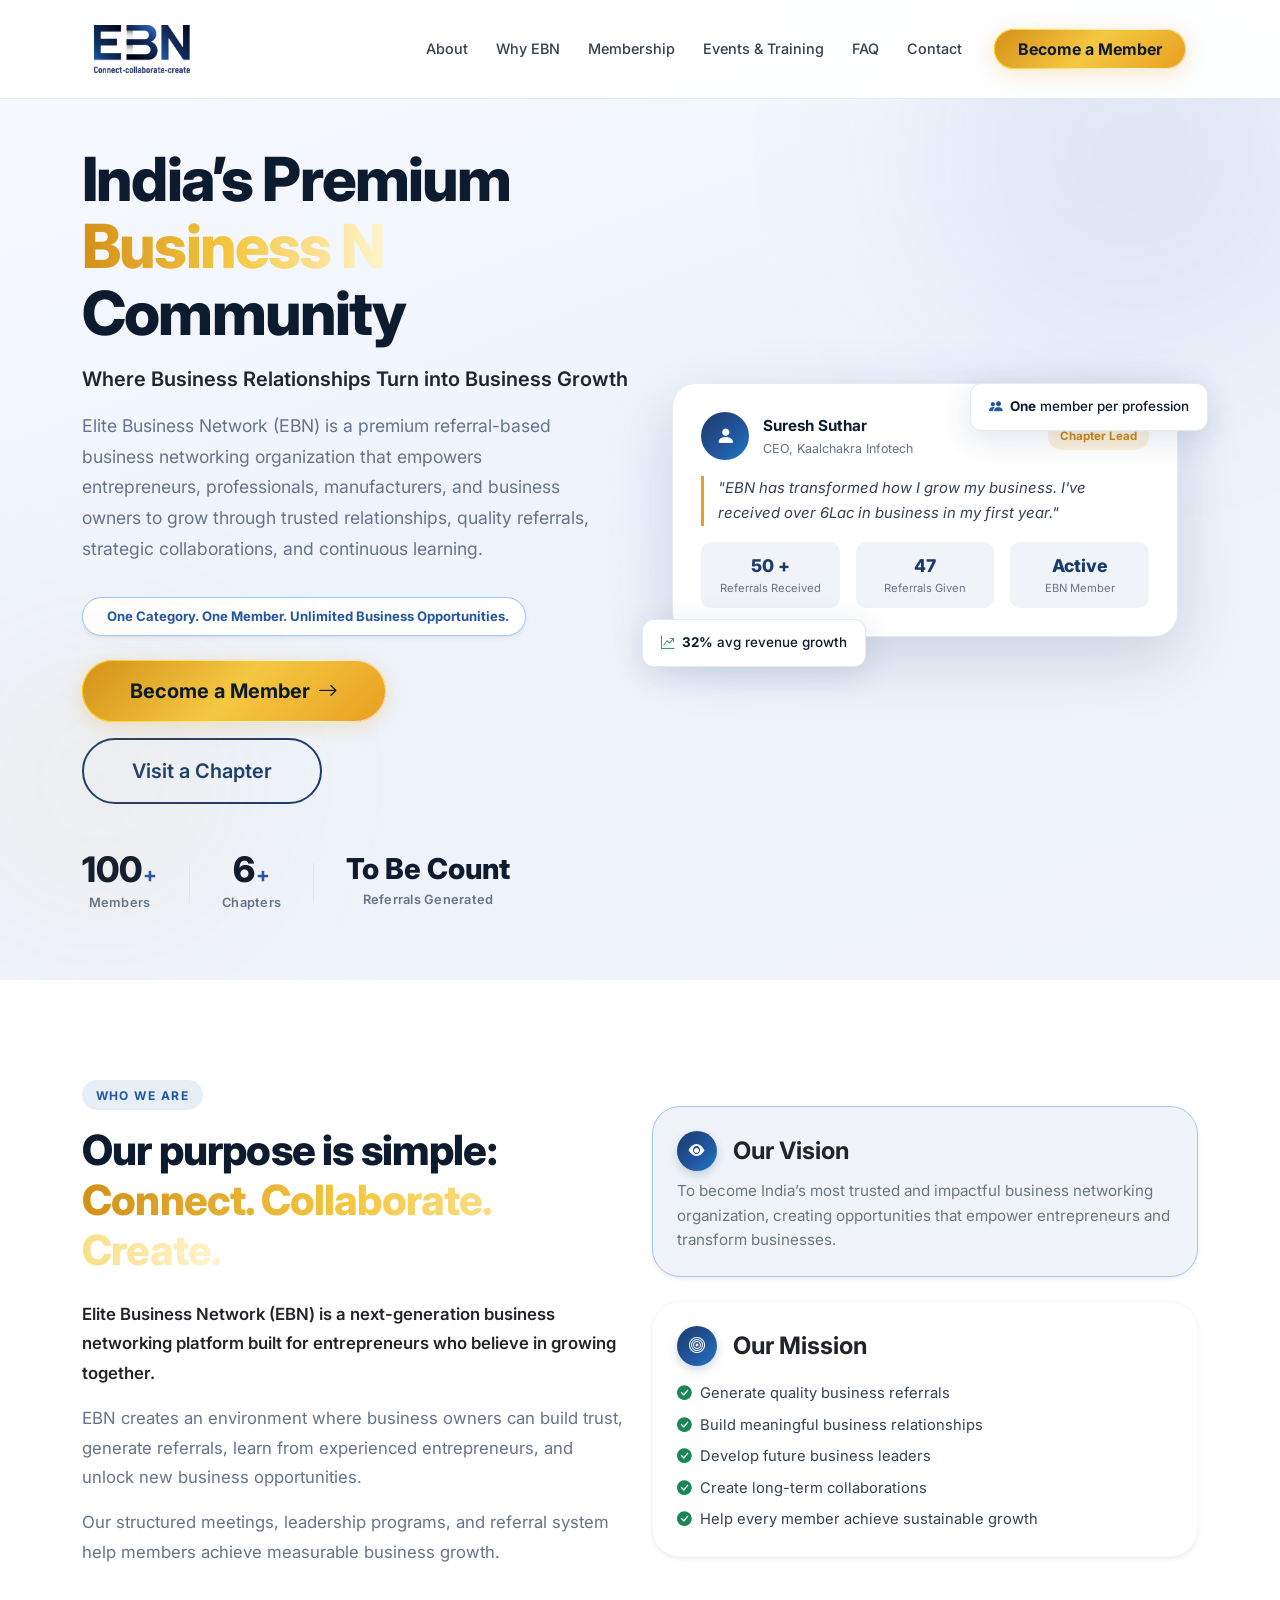
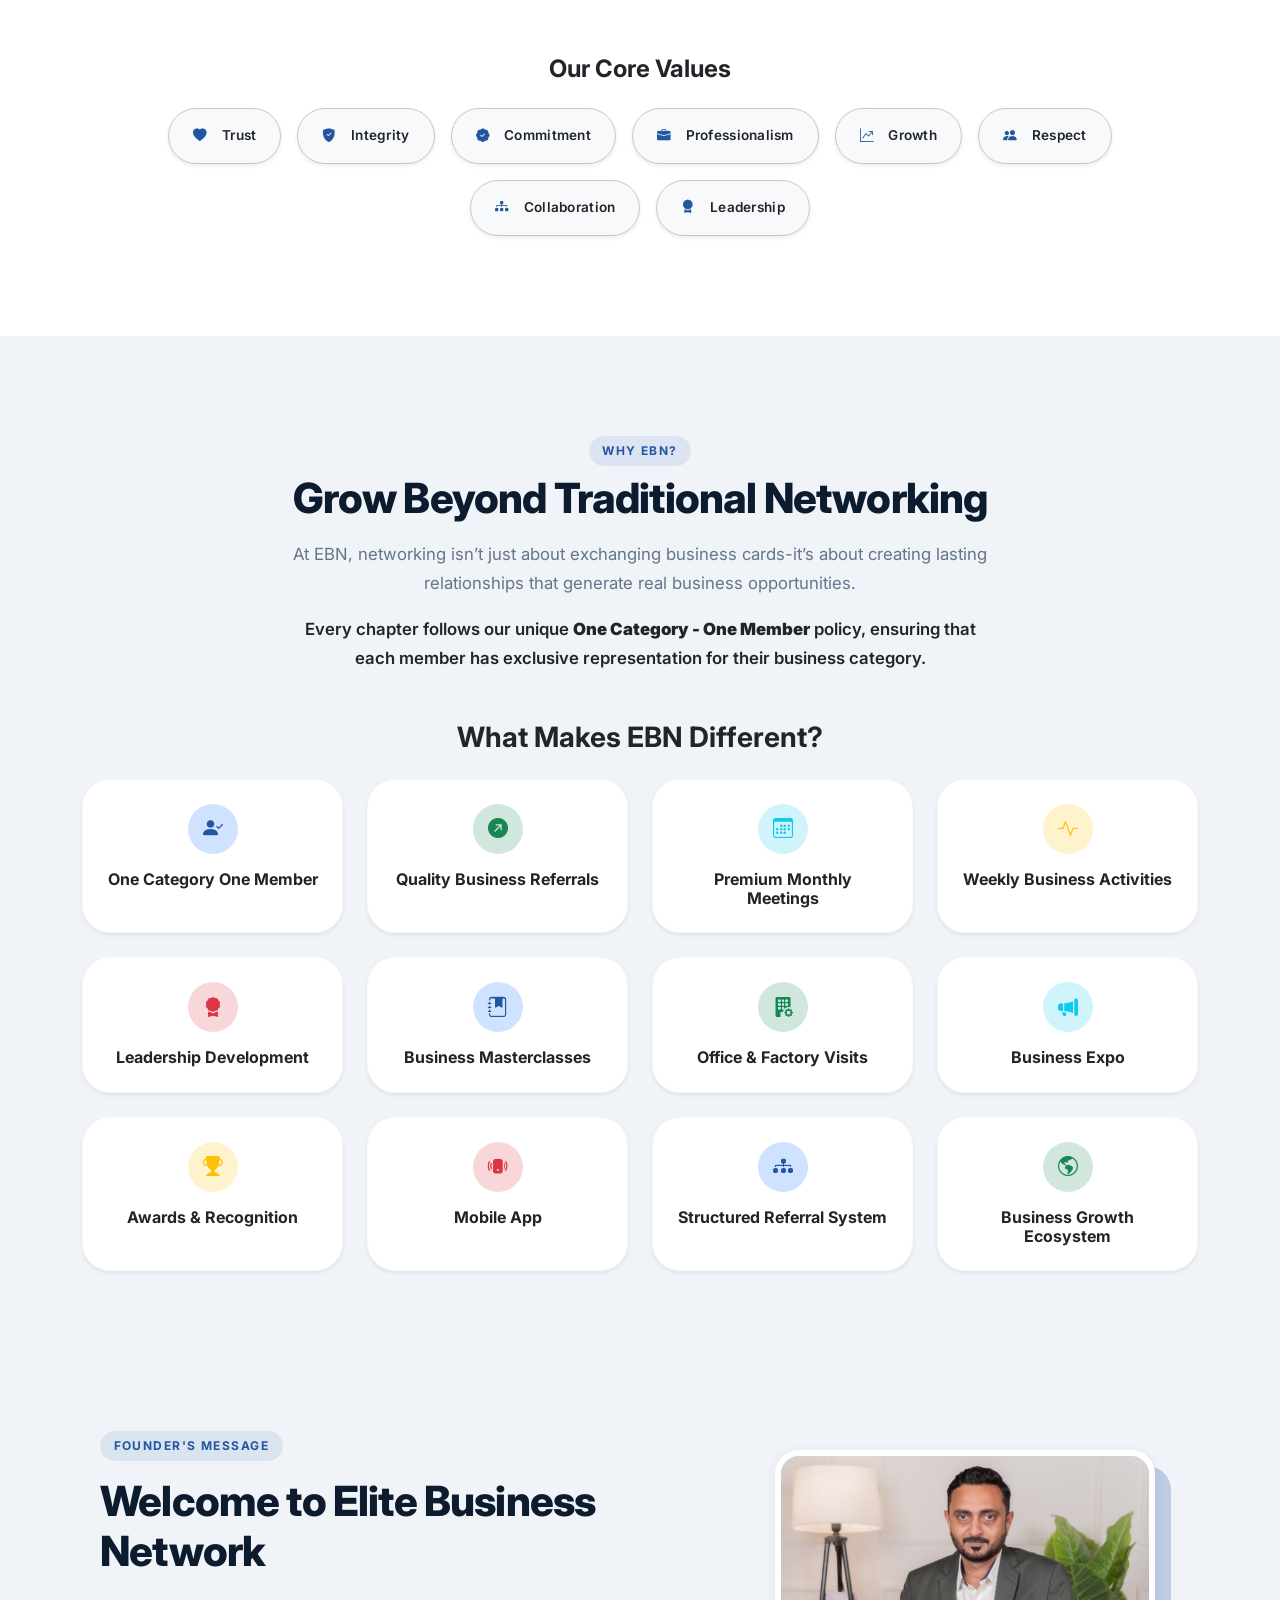
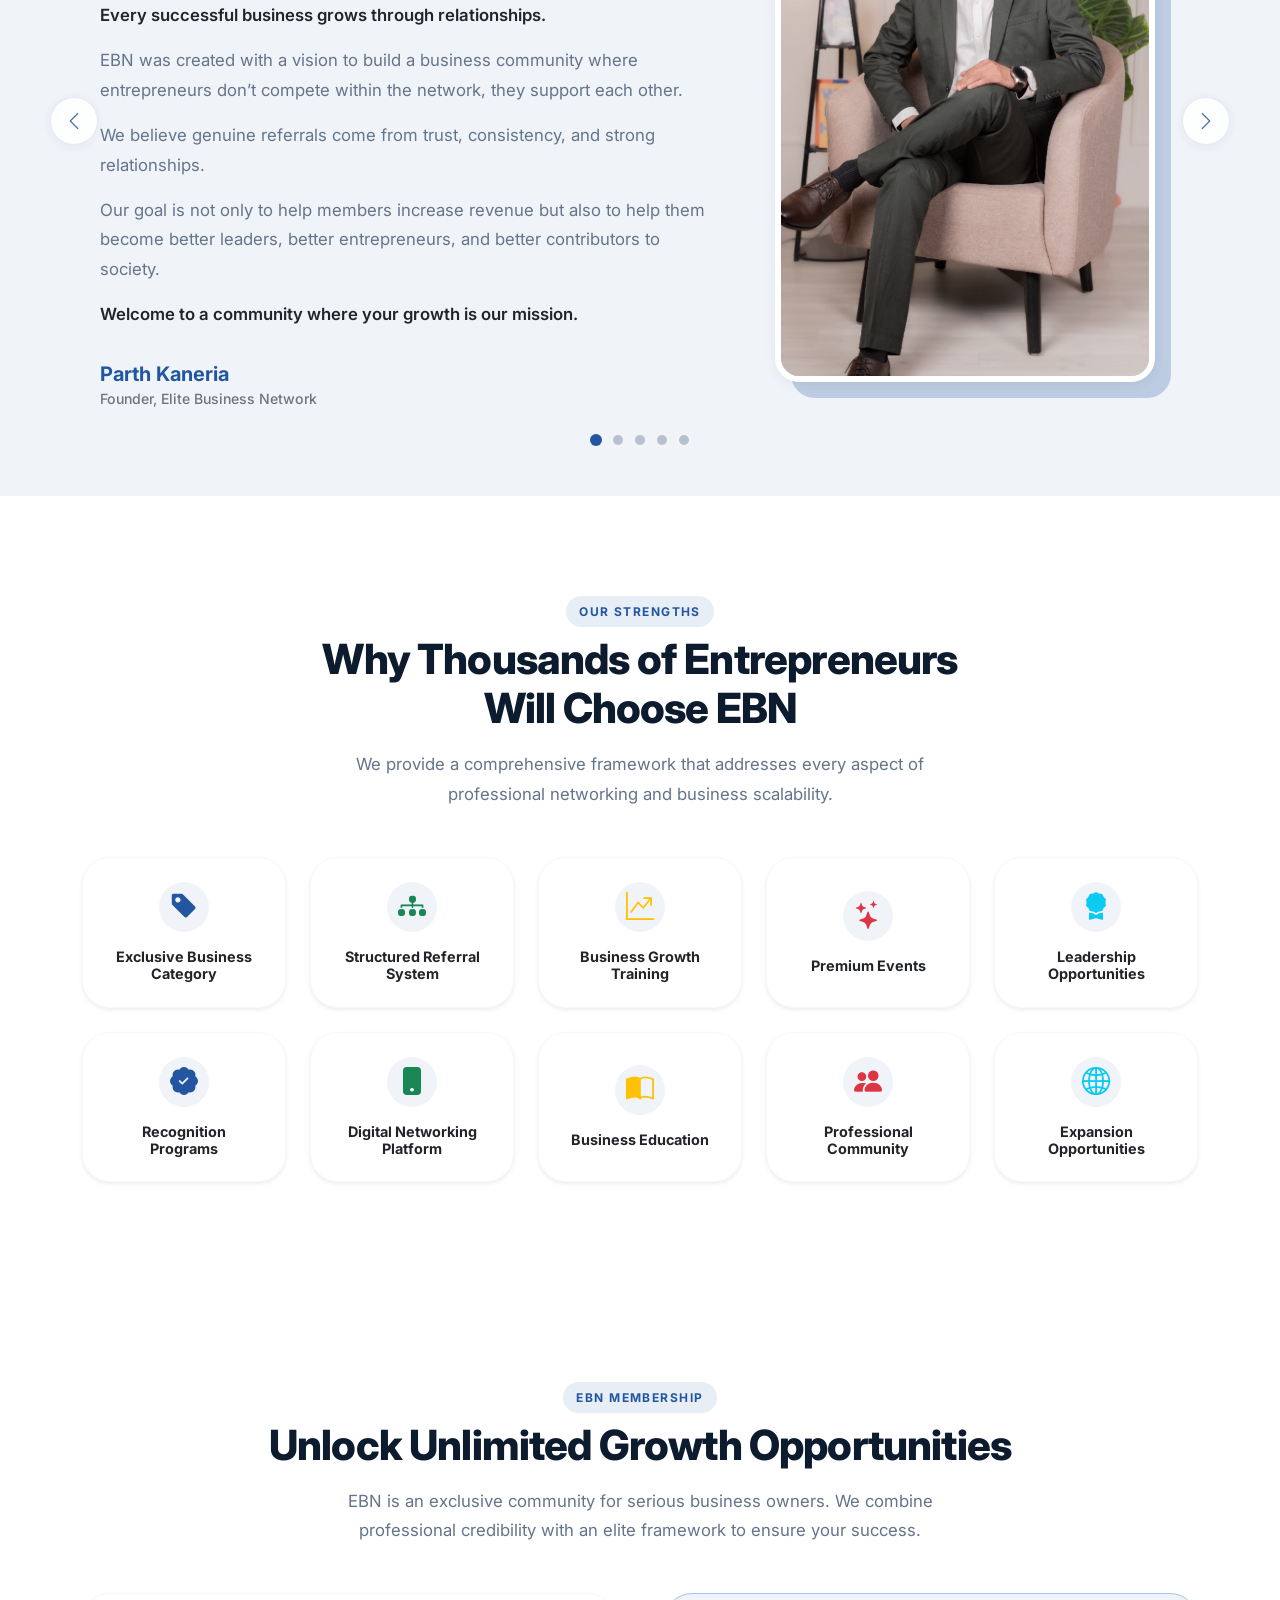
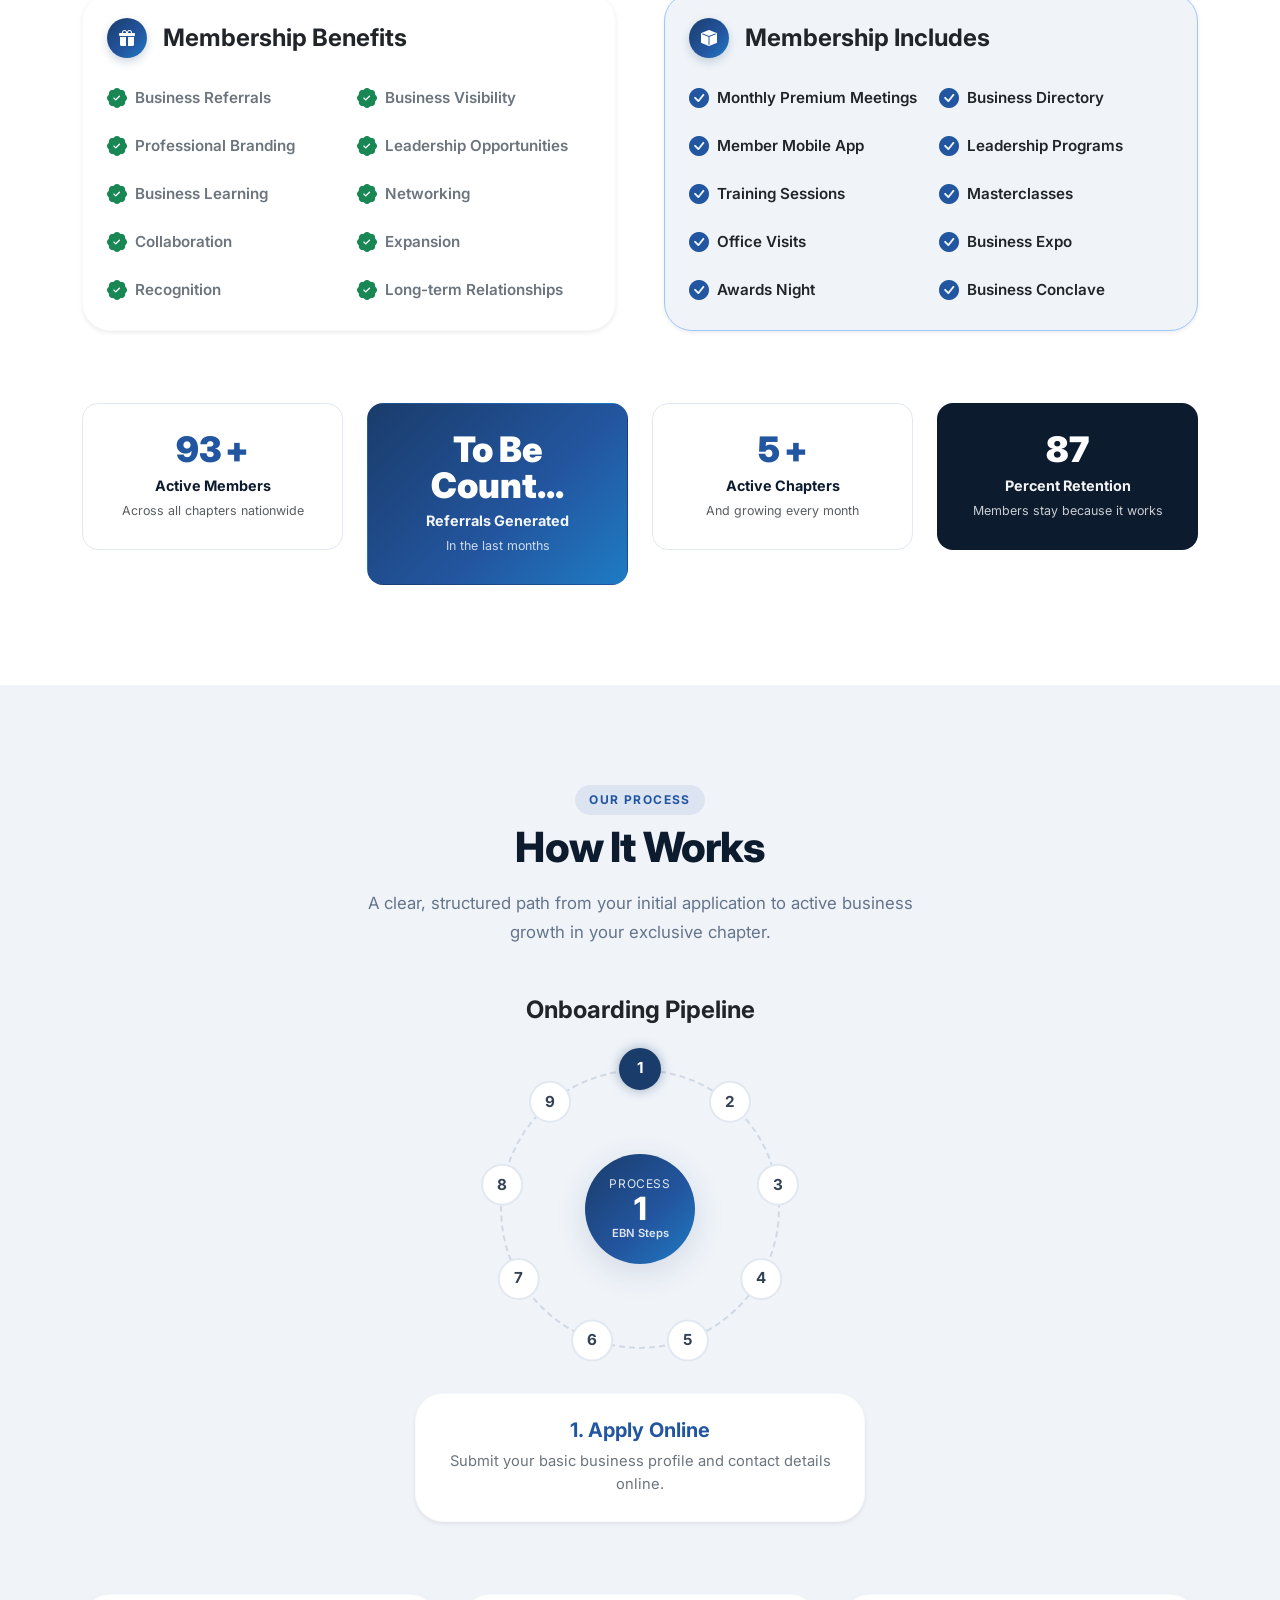
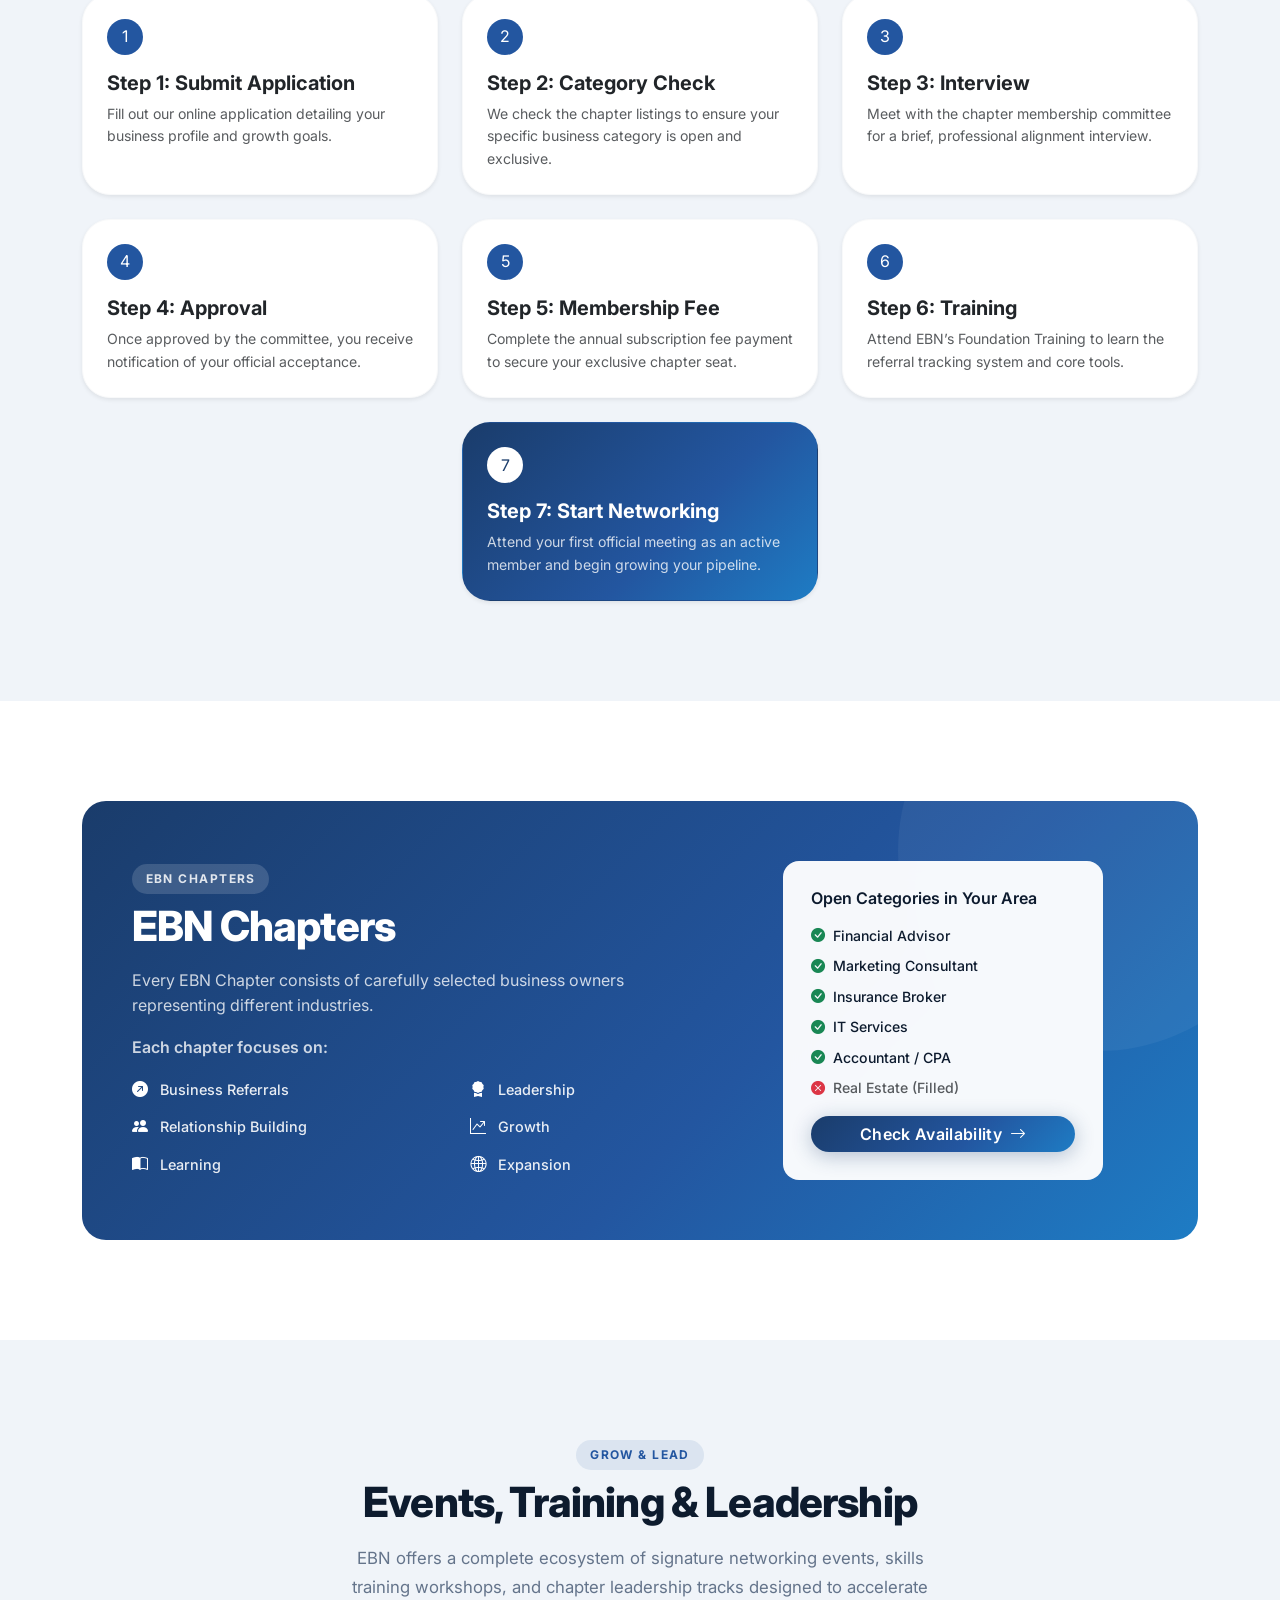
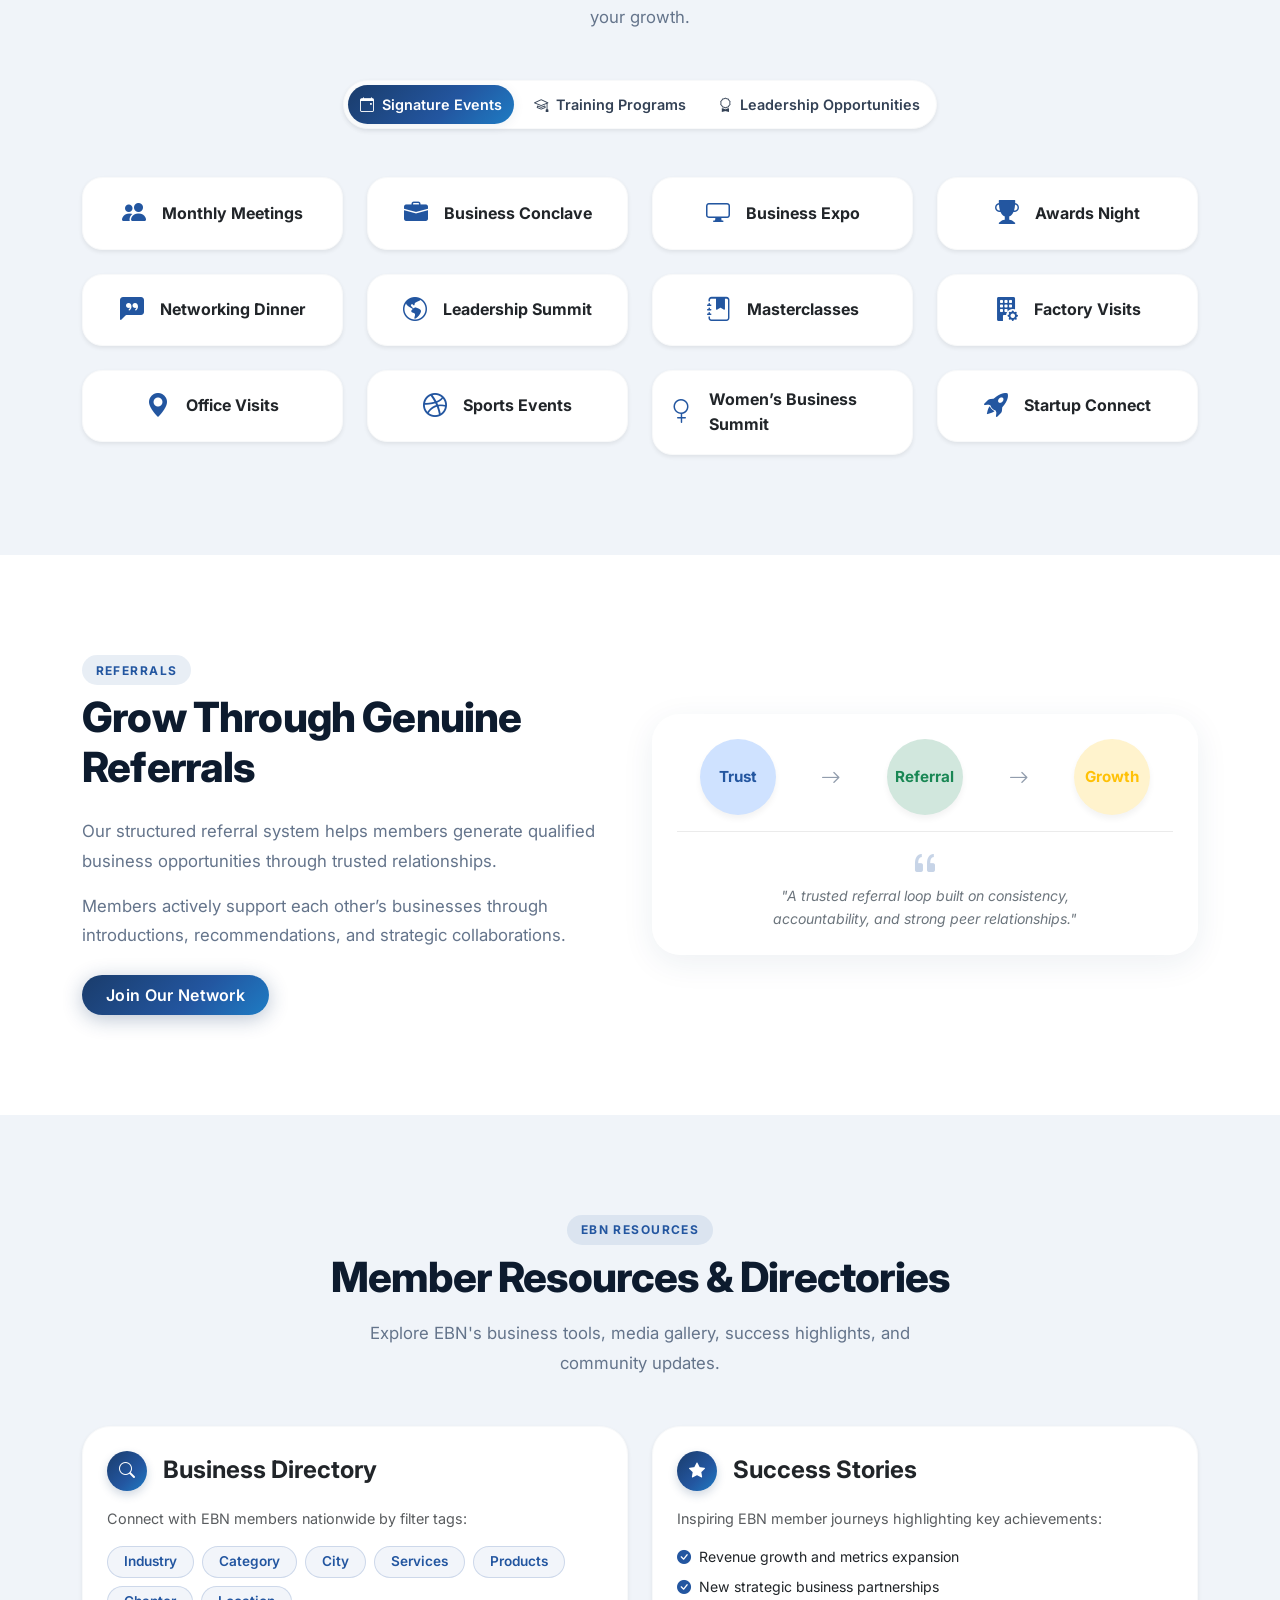
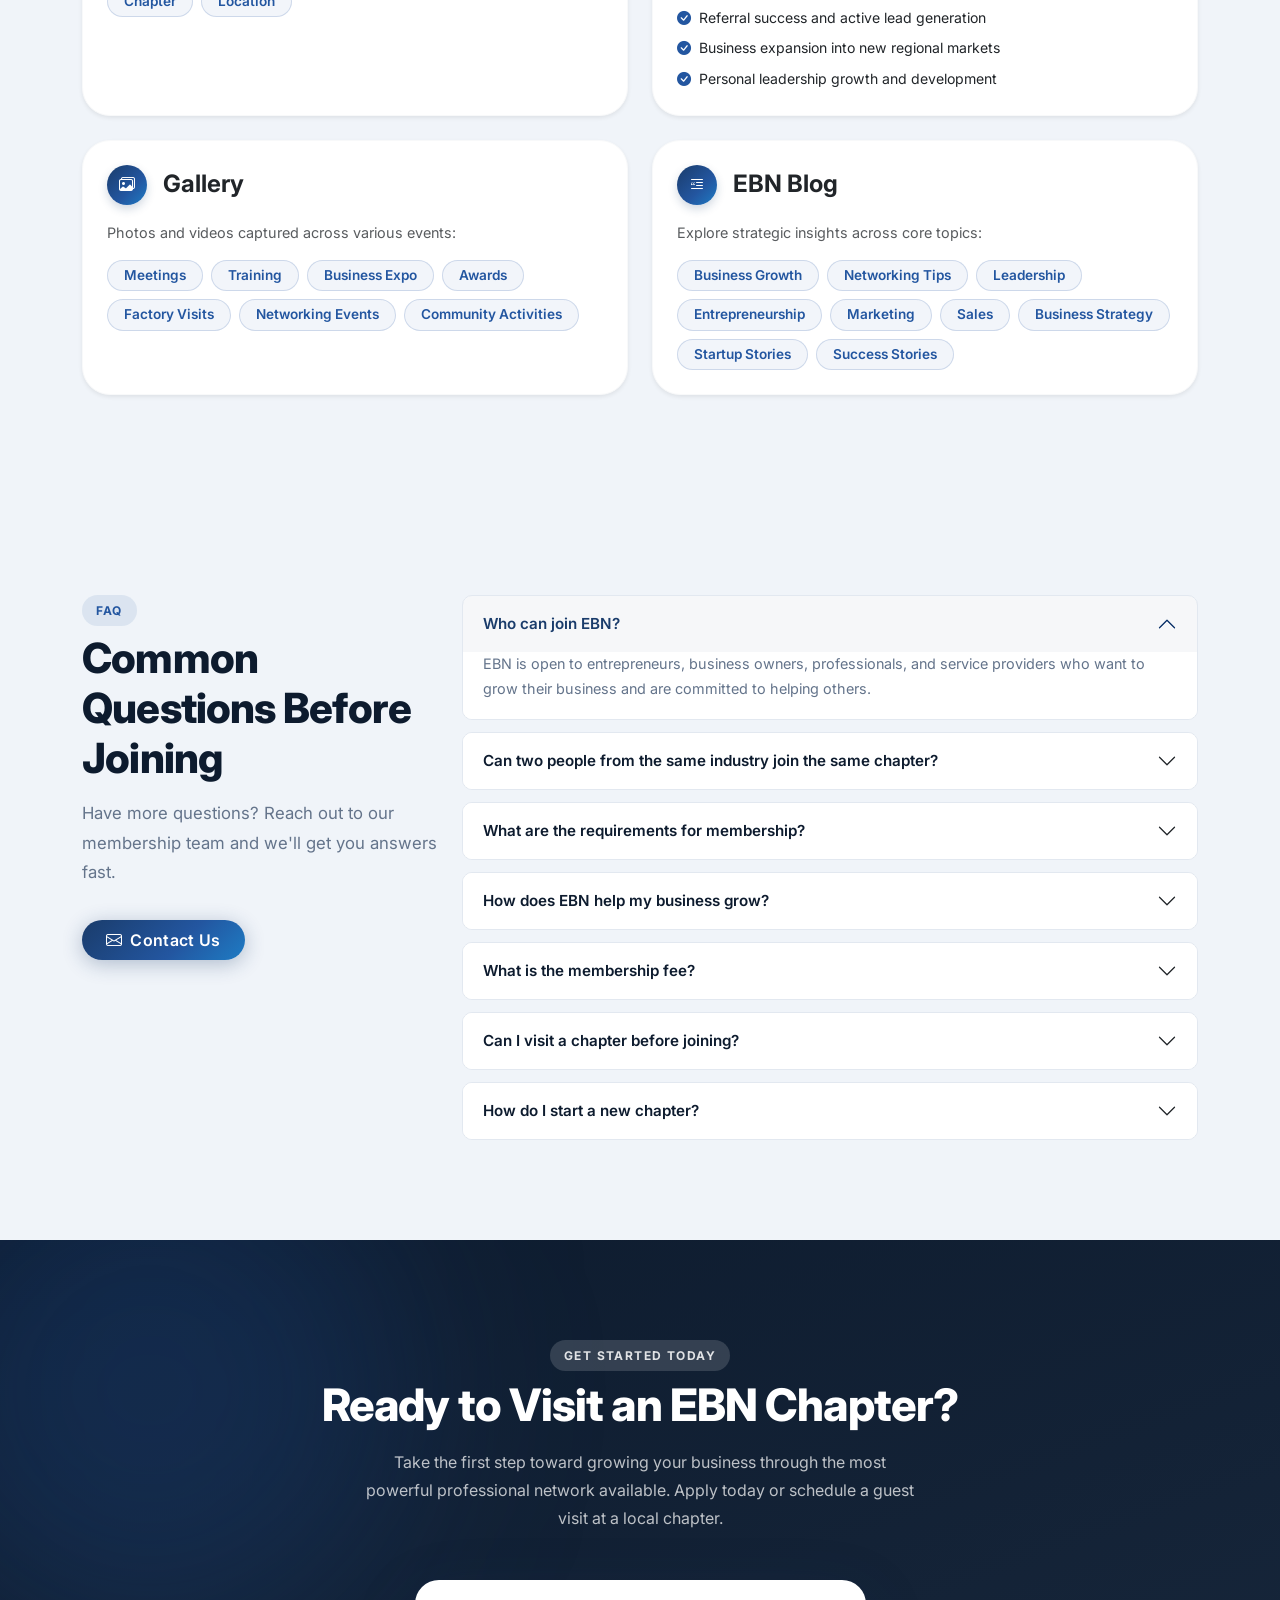
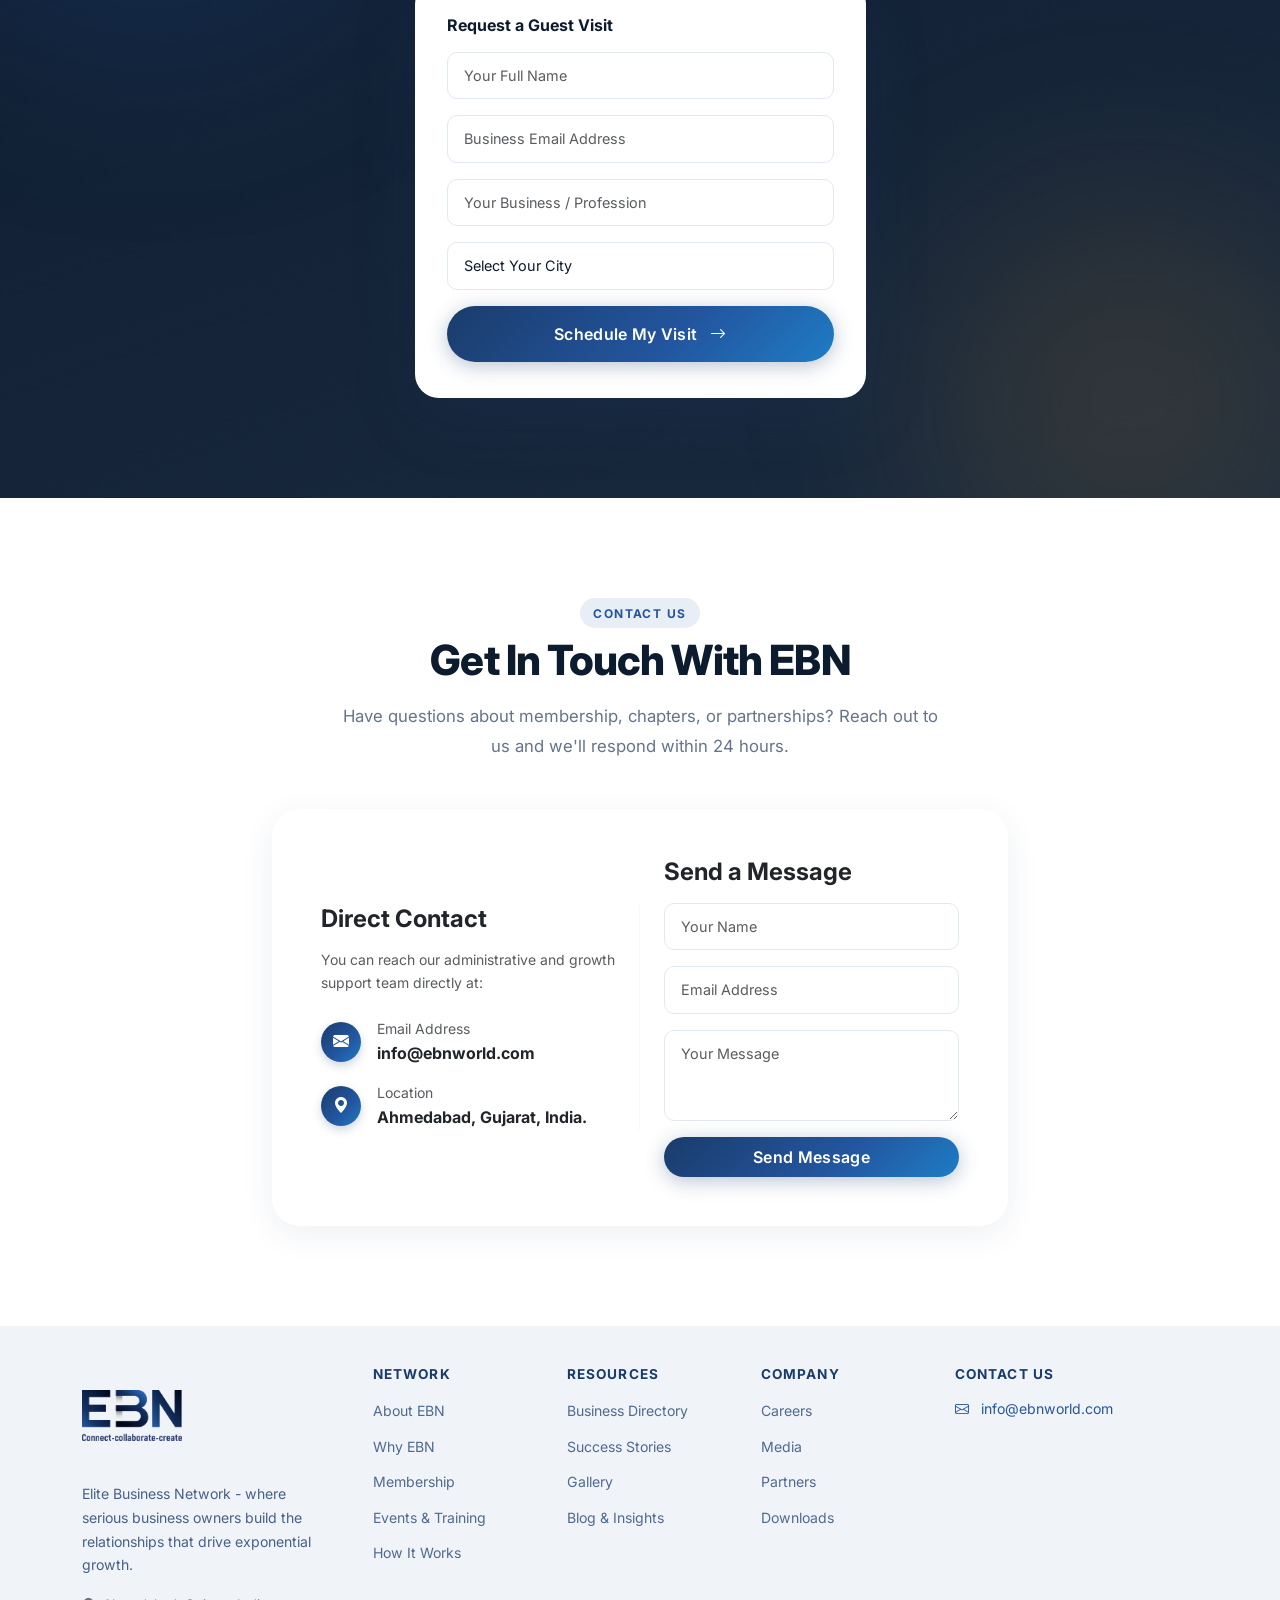
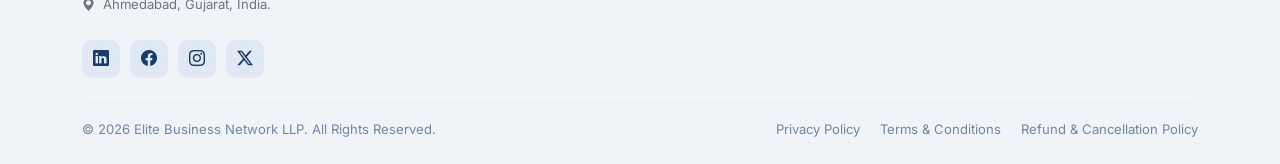
==== commit 7aa26f71: "add a privacy,refund page update" ====
--- a/index.html
+++ b/index.html
@@ -16,7 +16,7 @@
   <link href="https://fonts.googleapis.com/css2?family=Inter:wght@300;400;500;600;700;800;900&display=swap"
     rel="stylesheet" />
 
-  <link rel="stylesheet" href="style.css?v=1.0.1" />
+  <link rel="stylesheet" href="style.css?v=1.0.5" />
 </head>
 
 <body>
@@ -43,7 +43,7 @@
           <li class="nav-item"><a class="nav-link fw-500" href="#faq">FAQ</a></li>
           <li class="nav-item"><a class="nav-link fw-500" href="#contact">Contact</a></li>
           <li class="nav-item ms-lg-3">
-            <a href="#apply" class="btn btn-primary-custom px-4 py-2 rounded-pill">Become a Member</a>
+            <a href="#apply" class="btn btn-shiny-member px-4 py-2 rounded-pill">Become a Member</a>
           </li>
         </ul>
       </div>
@@ -82,7 +82,7 @@
               Opportunities.</span>
           </div>
           <div class="d-flex flex-wrap gap-3 mt-4">
-            <a href="#apply" class="btn btn-primary-custom btn-lg px-5 py-3 rounded-pill">
+            <a href="#apply" class="btn btn-shiny-member btn-lg px-5 py-3 rounded-pill">
               Become a Member <i class="bi bi-arrow-right ms-2"></i>
             </a>
             <a href="#apply" class="btn btn-outline-custom btn-lg px-5 py-3 rounded-pill">
@@ -106,7 +106,7 @@
             <div class="hero-stat-divider"></div>
             <div class="hero-stat-item">
               <div class="stat-value">
-                <span class="stat-num" style="font-size: 1.8rem;">To Be Count</span>
+                <span class="stat-num stat-num-text">To Be Count</span>
               </div>
               <span class="stat-label">Referrals Generated</span>
             </div>
@@ -456,6 +456,9 @@
           <button type="button" data-bs-target="#leadershipCarousel" data-bs-slide-to="0" class="active"
             aria-current="true" aria-label="Slide 1"></button>
           <button type="button" data-bs-target="#leadershipCarousel" data-bs-slide-to="1" aria-label="Slide 2"></button>
+          <button type="button" data-bs-target="#leadershipCarousel" data-bs-slide-to="2" aria-label="Slide 3"></button>
+          <button type="button" data-bs-target="#leadershipCarousel" data-bs-slide-to="3" aria-label="Slide 4"></button>
+          <button type="button" data-bs-target="#leadershipCarousel" data-bs-slide-to="4" aria-label="Slide 5"></button>
         </div>
 
         <!-- Carousel Items -->
@@ -463,8 +466,8 @@
 
           <!-- Slide 1: Parth Kaneria -->
           <div class="carousel-item active">
-            <div class="row align-items-center justify-content-center gy-5">
-              <div class="col-lg-9 col-md-10" data-aos="fade-right">
+            <div class="row align-items-center justify-content-between gy-5">
+              <div class="col-lg-7" data-aos="fade-right">
                 <span class="section-label">Founder's Message</span>
                 <h2 class="section-title mt-3">Welcome to Elite Business Network</h2>
                 <p class="section-desc mt-4 fw-600 text-dark">
@@ -492,17 +495,23 @@
                     Network</span>
                 </div>
               </div>
+              <div class="col-lg-5 text-center d-flex justify-content-center justify-content-lg-end" data-aos="fade-left">
+                <div class="founder-image-wrapper">
+                  <div class="founder-image-bg"></div>
+                  <img src="founder_parth_600x840.png" alt="Parth Kaneria" class="founder-image">
+                </div>
+              </div>
             </div>
           </div>
 
           <!-- Slide 2: Dr. Vidhi Shah -->
           <div class="carousel-item">
-            <div class="row align-items-center justify-content-center gy-5">
-              <div class="col-lg-9 col-md-10">
-                <span class="section-label">Founding Member's Message</span>
+            <div class="row align-items-center justify-content-between gy-5">
+              <div class="col-lg-7">
+                <span class="section-label">Co-Founder's Message</span>
                 <h2 class="section-title mt-3">Vision for Collective Growth</h2>
                 <p class="section-desc mt-4 fw-600 text-dark">
-                  As one of the founding members, I believe EBN should stand for trust, integrity, and collective
+                  As one of the co-founders, I believe EBN should stand for trust, integrity, and collective
                   growth. My vision is to create a network where businesses don’t just exchange referrals but build
                   long-term partnerships.
                 </p>
@@ -511,12 +520,117 @@
                   accountability, and a genuine “grow together” mindset.
                 </p>
                 <p class="section-desc mt-3">
-                  This has been one of the reasons that pushed me to be part of one of the founding ones.
+                  This has been one of the reasons that pushed me to be one of the co-founders.
                 </p>
                 <div class="mt-4 pt-2">
                   <h5 class="fw-700 m-0 text-primary">Dr. Vidhi Shah</h5>
-                  <span class="text-secondary fw-500" style="font-size: 0.88rem;">Founding Member, Elite Business
+                  <span class="text-secondary fw-500" style="font-size: 0.88rem;">Co-Founder, Elite Business
                     Network</span>
+                </div>
+              </div>
+              <div class="col-lg-5 text-center d-flex justify-content-center justify-content-lg-end">
+                <div class="founder-image-wrapper">
+                  <div class="founder-image-bg"></div>
+                  <img src="founder_vidhi_500x700.png" alt="Dr. Vidhi Shah" class="founder-image">
+                </div>
+              </div>
+            </div>
+          </div>
+
+          <!-- Slide 3: Nimeet Shah -->
+          <div class="carousel-item">
+            <div class="row align-items-center justify-content-between gy-5">
+              <div class="col-lg-7">
+                <span class="section-label">Co-Founder's Message</span>
+                <h2 class="section-title mt-3">Empowering Entrepreneur Growth</h2>
+                <p class="section-desc mt-4 fw-600 text-dark">
+                  EBN is designed to be the Business world's most trusted entrepreneur growth ecosystem, built on Trust,
+                  innovation, collaboration, and shared prosperity.
+                </p>
+                <p class="section-desc mt-3">
+                  At EBN, we aim to enable entrepreneurs and professionals to create meaningful business relationships,
+                  develop strategic collaborations, exchange knowledge, and unlock opportunities that accelerate
+                  sustainable business growth. Simply believing in 'come together and conquer the World'.
+                </p>
+                <p class="section-desc mt-3 fw-600 text-dark">
+                  Let's grow together irrespective of size or Industry
+                </p>
+                <div class="mt-4 pt-2">
+                  <h5 class="fw-700 m-0 text-primary">Nimeet Shah</h5>
+                  <span class="text-secondary fw-500" style="font-size: 0.88rem;">Co-Founder, Elite Business
+                    Network</span>
+                </div>
+              </div>
+              <div class="col-lg-5 text-center d-flex justify-content-center justify-content-lg-end">
+                <div class="founder-image-wrapper">
+                  <div class="founder-image-bg"></div>
+                  <img src="founder_nimeet_600x840.png" alt="Nimeet Shah" class="founder-image">
+                </div>
+              </div>
+            </div>
+          </div>
+
+          <!-- Slide 4: Jignesh Patel -->
+          <div class="carousel-item">
+            <div class="row align-items-center justify-content-between gy-5">
+              <div class="col-lg-7">
+                <span class="section-label">Co-Founder's Message</span>
+                <h2 class="section-title mt-3">Empowering Businesses and Relationships</h2>
+                <p class="section-desc mt-4 fw-600 text-dark">
+                  EBN is envisioned to empower entrepreneurs to build stronger businesses, stronger relationships, and a
+                  stronger Business Community, where the Growth of businesses and Entrepreneurs is ensured.
+                </p>
+                <p class="section-desc mt-3">
+                  EBN is to facilitate entrepreneurs to connect, collaborate, innovate, mentor and create long-term
+                  business value through ethical bonding and networking. Businesses don't just flourish because of
+                  products or services but through people, and EBN is a platform to connect with entrepreneurs who
+                  believe in integrity, collaboration and collective growth.
+                </p>
+                <p class="section-desc mt-3 fw-600 text-dark">
+                  Come together to Gain and Grow
+                </p>
+                <div class="mt-4 pt-2">
+                  <h5 class="fw-700 m-0 text-primary">Jignesh Patel</h5>
+                  <span class="text-secondary fw-500" style="font-size: 0.88rem;">Co-Founder, Elite Business
+                    Network</span>
+                </div>
+              </div>
+              <div class="col-lg-5 text-center d-flex justify-content-center justify-content-lg-end">
+                <div class="founder-image-wrapper">
+                  <div class="founder-image-bg"></div>
+                  <img src="founder_jignesh_600x840.png" alt="Jignesh Patel" class="founder-image">
+                </div>
+              </div>
+            </div>
+          </div>
+
+          <!-- Slide 5: Rachana Shah -->
+          <div class="carousel-item">
+            <div class="row align-items-center justify-content-between gy-5">
+              <div class="col-lg-7">
+                <span class="section-label">Co-Founder's Message</span>
+                <h2 class="section-title mt-3">Cultivating Trust & Mutual Success</h2>
+                <p class="section-desc mt-4 fw-600 text-dark">
+                  EBN is to inspire a culture where businesses grow by promoting other businesses along with and
+                  nurturing a community founded on Trust, ethical leadership and mutual success.
+                </p>
+                <p class="section-desc mt-3">
+                  We strongly believe that businesses are built on Trust and not on transactions, and EBN is designed to
+                  facilitate genuine relationships that create extraordinary opportunities and long-lasting success.
+                </p>
+                <p class="section-desc mt-3 fw-600 text-dark">
+                  Let's Build a Business and a legacy that lasts long
+                </p>
+                <div class="mt-4 pt-2">
+                  <h5 class="fw-700 m-0 text-primary">Rachana Shah</h5>
+                  <span class="text-secondary fw-500" style="font-size: 0.88rem;">Co-Founder, Elite Business
+                    Network</span>
+                </div>
+              </div>
+              <div class="col-lg-5 text-center d-flex justify-content-center justify-content-lg-end">
+                <div class="founder-image-wrapper">
+                  <div class="founder-image-bg"></div>
+                  <img src="founder_rachana_600x840.png" alt="Rachana Shah" class="founder-image">
                 </div>
               </div>
             </div>
@@ -1857,10 +1971,9 @@
       <div class="footer-bottom">
         <span>&copy; 2026 Elite Business Network LLP. All Rights Reserved.</span>
         <div class="footer-legal">
-          <a href="#">Privacy Policy</a>
-          <a href="#">Terms & Conditions</a>
-          <a href="#">Cancellation Policy</a>
-          <a href="#">Refund Policy</a>
+          <a href="privacy.html">Privacy Policy</a>
+          <a href="terms.html">Terms & Conditions</a>
+          <a href="refund-cancellation.html">Refund & Cancellation Policy</a>
         </div>
       </div>
     </div>
@@ -1873,7 +1986,7 @@
 
   <!-- Bootstrap JS -->
   <script src="https://cdn.jsdelivr.net/npm/bootstrap@5.3.3/dist/js/bootstrap.bundle.min.js"></script>
-  <script src="script.js?v=2"></script>
+  <script src="script.js?v=3"></script>
 </body>
 
 </html>
--- a/style.css
+++ b/style.css
@@ -56,10 +56,23 @@
    TYPOGRAPHY HELPERS
    ============================================================ */
 .gradient-text {
-  background: var(--gradient-gold);
+  background: linear-gradient(90deg, #d49018 0%, #f5c842 25%, #fff4cc 50%, #f5c842 75%, #d49018 100%);
+  background-size: 200% auto;
   -webkit-background-clip: text;
   -webkit-text-fill-color: transparent;
   background-clip: text;
+  animation: shine-text 5s linear infinite;
+  font-weight: 800;
+}
+
+@keyframes shine-text {
+  0% {
+    background-position: 0% center;
+  }
+
+  100% {
+    background-position: -200% center;
+  }
 }
 
 .section-label {
@@ -143,6 +156,81 @@
   transform: translateY(-2px);
 }
 
+.btn-shiny-member {
+  position: relative;
+  display: inline-flex;
+  align-items: center;
+  justify-content: center;
+  font-weight: 700;
+  color: #0d1b2e !important;
+  background: linear-gradient(135deg, #d49018 0%, #f5c842 50%, #e8a020 100%);
+  border: none;
+  z-index: 1;
+  transition: all 0.4s cubic-bezier(0.4, 0, 0.2, 1);
+  box-shadow: 0 4px 20px rgba(232, 160, 32, 0.25);
+  cursor: pointer;
+  text-decoration: none;
+  border-radius: 50px;
+  overflow: hidden;
+}
+
+/* Shiny moving gradient border background */
+.btn-shiny-member::before {
+  content: '';
+  position: absolute;
+  top: -2px;
+  left: -2px;
+  right: -2px;
+  bottom: -2px;
+  background: linear-gradient(90deg, #ffd700, #ffffff, #ff8c00, #ffffff, #ffd700);
+  background-size: 300% 100%;
+  border-radius: 50px;
+  z-index: -2;
+  animation: shine-border 4s linear infinite;
+  opacity: 0.9;
+  transition: opacity 0.3s ease;
+}
+
+/* Inner button color masking background */
+.btn-shiny-member::after {
+  content: '';
+  position: absolute;
+  top: 1px;
+  left: 1px;
+  right: 1px;
+  bottom: 1px;
+  background: linear-gradient(135deg, #d49018 0%, #f5c842 50%, #e8a020 100%);
+  border-radius: 50px;
+  z-index: -1;
+  transition: background 0.3s ease;
+}
+
+@keyframes shine-border {
+  0% {
+    background-position: 0% 50%;
+  }
+
+  100% {
+    background-position: 300% 50%;
+  }
+}
+
+.btn-shiny-member:hover {
+  transform: translateY(-3px) scale(1.02);
+  box-shadow: 0 10px 30px rgba(232, 160, 32, 0.5), 0 0 20px rgba(255, 215, 0, 0.45);
+  color: #0d1b2e !important;
+}
+
+.btn-shiny-member:hover::before {
+  opacity: 1;
+  animation-duration: 2s;
+  /* Speed up border shine animation on hover */
+}
+
+.btn-shiny-member:hover::after {
+  background: linear-gradient(135deg, #f5c842 0%, #ffe082 50%, #f5c842 100%);
+}
+
 /* ============================================================
    BADGE PILL (HERO)
    ============================================================ */
@@ -255,7 +343,7 @@
 
 .hero-title {
   font-family: 'Inter', sans-serif;
-  font-size: clamp(2.4rem, 5.5vw, 3.8rem);
+  font-size: clamp(1.8rem, 5.5vw, 3.8rem);
   font-weight: 800;
   color: var(--dark);
   line-height: 1.1;
@@ -1517,13 +1605,13 @@
   .hero-stats {
     flex-direction: row;
     justify-content: space-evenly;
-    flex-wrap: nowrap;
+    flex-wrap: wrap;
     width: 100%;
-    gap: 0.5rem;
+    gap: 1rem 0.5rem;
   }
 
   .hero-stat-divider {
-    display: block;
+    display: none;
     height: 25px;
   }
 
@@ -1971,6 +2059,7 @@
   .carousel-control-prev {
     left: -15px;
   }
+
   .carousel-control-next {
     right: -15px;
   }
@@ -1996,4 +2085,67 @@
   .carousel-control-next {
     right: 5px;
   }
+}
+
+.stat-num-text {
+  font-size: 1.8rem !important;
+}
+
+@media (max-width: 576px) {
+  .stat-num-text {
+    font-size: 1.2rem !important;
+  }
+}
+
+/* Founder Photo Layout & Effects */
+.founder-image-wrapper {
+  position: relative;
+  display: inline-block;
+  z-index: 1;
+  margin: 15px 25px 25px 15px; /* space for offset background card */
+  width: 100%;
+  max-width: min(380px, calc(100% - 40px));
+}
+
+.founder-image-bg {
+  position: absolute;
+  top: 16px;
+  left: 16px;
+  right: -16px;
+  bottom: -16px;
+  background-color: rgba(35, 86, 160, 0.25); /* matching --primary-light with opacity */
+  border-radius: var(--radius-lg);
+  z-index: -1;
+  transition: var(--transition);
+}
+
+.founder-image {
+  display: block;
+  width: 100%;
+  aspect-ratio: 5 / 7; /* consistent height across all carousel slides */
+  object-fit: cover;
+  border: 6px solid var(--white);
+  border-radius: var(--radius-lg);
+  box-shadow: var(--shadow-sm);
+  background-color: var(--white);
+  transition: var(--transition);
+}
+
+/* Hover effects for premium feel */
+.founder-image-wrapper:hover .founder-image-bg {
+  transform: translate(-6px, -6px);
+  background-color: rgba(35, 86, 160, 0.35);
+}
+
+.founder-image-wrapper:hover .founder-image {
+  transform: translate(6px, 6px);
+  box-shadow: var(--shadow-md);
+}
+
+/* Responsive spacing for smaller screens */
+@media (max-width: 991px) {
+  .founder-image-wrapper {
+    margin: 30px auto 15px auto;
+    display: block;
+  }
 }
